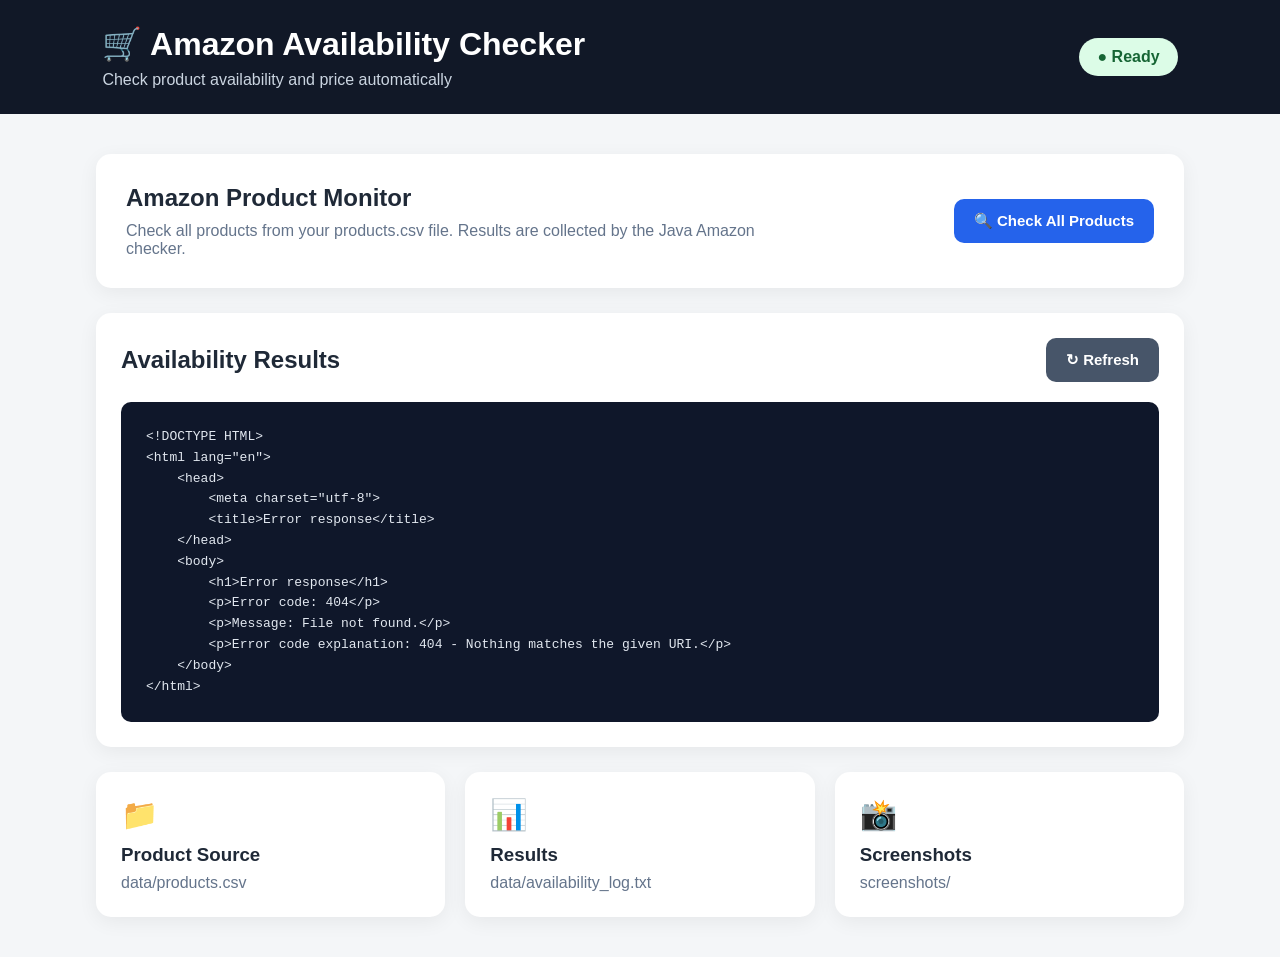
==== src/main/resources/static/index.html @ 1fb764e9 "Add working Java Amazon availability checker" ====
<!DOCTYPE html>
<html lang="en">

<head>
    <meta charset="UTF-8">
    <meta name="viewport" content="width=device-width, initial-scale=1.0">

    <title>Amazon Availability Checker</title>

    <link rel="stylesheet" href="style.css">
</head>

<body>

<header class="header">

    <div>
        <h1>🛒 Amazon Availability Checker</h1>
        <p>Check product availability and price automatically</p>
    </div>

    <div id="status" class="status ready">
        ● Ready
    </div>

</header>


<main class="container">

    <section class="hero">

        <div>
            <h2>Amazon Product Monitor</h2>

            <p>
                Check all products from your products.csv file.
                Results are collected by the Java Amazon checker.
            </p>
        </div>

        <button id="checkButton">
            🔍 Check All Products
        </button>

    </section>


    <section class="card">

        <div class="card-header">

            <h2>Availability Results</h2>

            <button id="refreshButton">
                ↻ Refresh
            </button>

        </div>

        <pre id="results">
No results loaded yet.

Click "Check All Products" to start checking Amazon.
        </pre>

    </section>


    <section class="info-grid">

        <div class="info-card">
            <span>📁</span>
            <h3>Product Source</h3>
            <p>data/products.csv</p>
        </div>

        <div class="info-card">
            <span>📊</span>
            <h3>Results</h3>
            <p>data/availability_log.txt</p>
        </div>

        <div class="info-card">
            <span>📸</span>
            <h3>Screenshots</h3>
            <p>screenshots/</p>
        </div>

    </section>

</main>

<script src="app.js"></script>

</body>
</html>
---- src/main/resources/static/style.css ----
* {
    box-sizing: border-box;
    margin: 0;
    padding: 0;
}

body {
    font-family: Arial, sans-serif;
    background: #f4f6f8;
    color: #1f2937;
}

.header {
    background: #111827;
    color: white;

    padding: 25px 8%;

    display: flex;
    justify-content: space-between;
    align-items: center;
}

.header h1 {
    margin-bottom: 8px;
}

.header p {
    color: #cbd5e1;
}

.status {
    padding: 10px 18px;
    border-radius: 30px;
    font-weight: bold;
}

.status.ready {
    background: #dcfce7;
    color: #166534;
}

.status.checking {
    background: #fef3c7;
    color: #92400e;
}

.container {
    width: 85%;
    max-width: 1200px;
    margin: 40px auto;
}

.hero {
    background: white;
    border-radius: 15px;
    padding: 30px;

    display: flex;
    justify-content: space-between;
    align-items: center;

    box-shadow: 0 5px 20px rgba(0,0,0,0.06);

    margin-bottom: 25px;
}

.hero h2 {
    margin-bottom: 10px;
}

.hero p {
    color: #64748b;
    max-width: 650px;
}

button {
    border: none;
    border-radius: 10px;
    padding: 13px 20px;

    background: #2563eb;
    color: white;

    font-size: 15px;
    font-weight: bold;

    cursor: pointer;
}

button:hover {
    background: #1d4ed8;
}

button:disabled {
    background: #94a3b8;
    cursor: not-allowed;
}

.card {
    background: white;
    border-radius: 15px;
    padding: 25px;

    box-shadow: 0 5px 20px rgba(0,0,0,0.06);
}

.card-header {
    display: flex;
    justify-content: space-between;
    align-items: center;

    margin-bottom: 20px;
}

.card-header button {
    background: #475569;
}

pre {
    background: #0f172a;
    color: #e2e8f0;

    padding: 25px;

    border-radius: 10px;

    min-height: 300px;

    white-space: pre-wrap;
    overflow-x: auto;

    line-height: 1.6;
}

.info-grid {
    display: grid;
    grid-template-columns: repeat(3, 1fr);

    gap: 20px;

    margin-top: 25px;
}

.info-card {
    background: white;

    padding: 25px;

    border-radius: 15px;

    box-shadow: 0 5px 20px rgba(0,0,0,0.06);
}

.info-card span {
    font-size: 30px;
}

.info-card h3 {
    margin: 12px 0 8px;
}

.info-card p {
    color: #64748b;
}

@media (max-width: 800px) {

    .header {
        flex-direction: column;
        align-items: flex-start;
        gap: 20px;
    }

    .hero {
        flex-direction: column;
        align-items: flex-start;
        gap: 20px;
    }

    .info-grid {
        grid-template-columns: 1fr;
    }

}
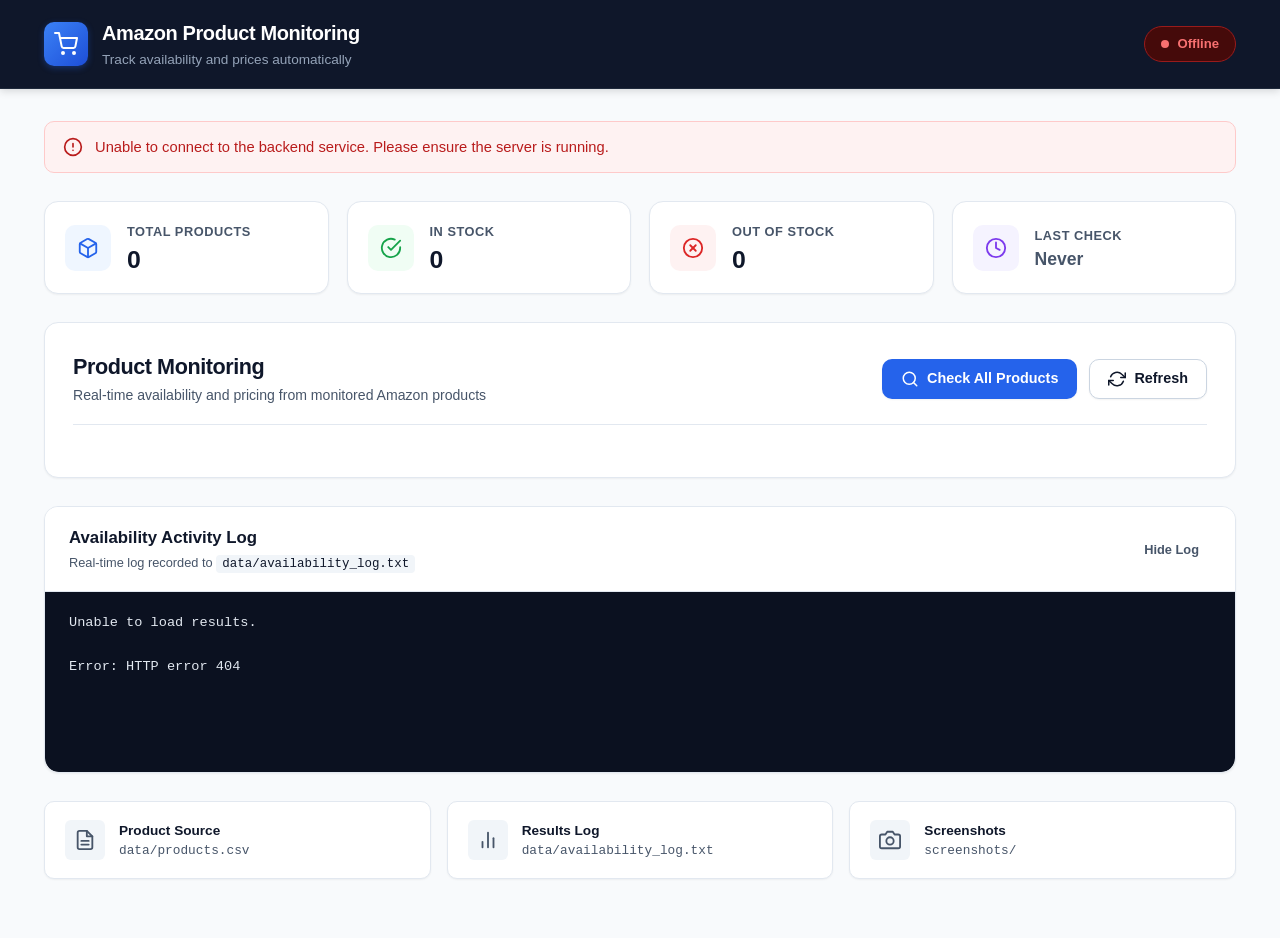
==== commit 37a614af: "Add working Java Amazon availability checker" ====
--- a/src/main/resources/static/index.html
+++ b/src/main/resources/static/index.html
@@ -4,89 +4,223 @@
 <head>
     <meta charset="UTF-8">
     <meta name="viewport" content="width=device-width, initial-scale=1.0">
-
-    <title>Amazon Availability Checker</title>
-
+    <title>Amazon Product Monitoring</title>
     <link rel="stylesheet" href="style.css">
 </head>
 
 <body>
 
-<header class="header">
-
-    <div>
-        <h1>🛒 Amazon Availability Checker</h1>
-        <p>Check product availability and price automatically</p>
+<header class="navbar">
+    <div class="header-container">
+        <div class="brand">
+            <div class="brand-icon">
+                <svg width="24" height="24" viewBox="0 0 24 24" fill="none" stroke="currentColor" stroke-width="2" stroke-linecap="round" stroke-linejoin="round">
+                    <circle cx="9" cy="21" r="1"></circle>
+                    <circle cx="20" cy="21" r="1"></circle>
+                    <path d="M1 1h4l2.68 13.39a2 2 0 0 0 2 1.61h9.72a2 2 0 0 0 2-1.61L23 6H6"></path>
+                </svg>
+            </div>
+            <div>
+                <h1 class="brand-title">Amazon Product Monitoring</h1>
+                <p class="brand-subtitle">Track availability and prices automatically</p>
+            </div>
+        </div>
+
+        <div id="status" class="status ready">
+            <span class="status-indicator"></span>
+            <span id="statusText">Ready</span>
+        </div>
     </div>
-
-    <div id="status" class="status ready">
-        ● Ready
+</header>
+
+<main class="container">
+
+    <!-- Error Banner -->
+    <div id="errorBanner" class="alert alert-danger hidden">
+        <svg width="20" height="20" viewBox="0 0 24 24" fill="none" stroke="currentColor" stroke-width="2" stroke-linecap="round" stroke-linejoin="round">
+            <circle cx="12" cy="12" r="10"></circle>
+            <line x1="12" y1="8" x2="12" y2="12"></line>
+            <line x1="12" y1="16" x2="12.01" y2="16"></line>
+        </svg>
+        <span id="errorMessage">Unable to connect to the backend service. Please ensure the server is running.</span>
     </div>
 
-</header>
-
-
-<main class="container">
-
-    <section class="hero">
-
-        <div>
-            <h2>Amazon Product Monitor</h2>
-
-            <p>
-                Check all products from your products.csv file.
-                Results are collected by the Java Amazon checker.
-            </p>
-        </div>
-
-        <button id="checkButton">
-            🔍 Check All Products
-        </button>
-
-    </section>
-
-
-    <section class="card">
-
+    <!-- Summary KPI Cards -->
+    <section class="summary-grid" aria-label="Summary Statistics">
+        <div class="stat-card">
+            <div class="stat-icon stat-icon-blue">
+                <svg width="22" height="22" viewBox="0 0 24 24" fill="none" stroke="currentColor" stroke-width="2" stroke-linecap="round" stroke-linejoin="round">
+                    <path d="M21 16V8a2 2 0 0 0-1-1.73l-7-4a2 2 0 0 0-2 0l-7 4A2 2 0 0 0 3 8v8a2 2 0 0 0 1 1.73l7 4a2 2 0 0 0 2 0l7-4A2 2 0 0 0 21 16z"></path>
+                    <polyline points="3.27 6.96 12 12.01 20.73 6.96"></polyline>
+                    <line x1="12" y1="22.08" x2="12" y2="12"></line>
+                </svg>
+            </div>
+            <div class="stat-content">
+                <span class="stat-label">Total Products</span>
+                <span id="statTotal" class="stat-value">0</span>
+            </div>
+        </div>
+
+        <div class="stat-card">
+            <div class="stat-icon stat-icon-green">
+                <svg width="22" height="22" viewBox="0 0 24 24" fill="none" stroke="currentColor" stroke-width="2" stroke-linecap="round" stroke-linejoin="round">
+                    <path d="M22 11.08V12a10 10 0 1 1-5.93-9.14"></path>
+                    <polyline points="22 4 12 14.01 9 11.01"></polyline>
+                </svg>
+            </div>
+            <div class="stat-content">
+                <span class="stat-label">In Stock</span>
+                <span id="statInStock" class="stat-value">0</span>
+            </div>
+        </div>
+
+        <div class="stat-card">
+            <div class="stat-icon stat-icon-red">
+                <svg width="22" height="22" viewBox="0 0 24 24" fill="none" stroke="currentColor" stroke-width="2" stroke-linecap="round" stroke-linejoin="round">
+                    <circle cx="12" cy="12" r="10"></circle>
+                    <line x1="15" y1="9" x2="9" y2="15"></line>
+                    <line x1="9" y1="9" x2="15" y2="15"></line>
+                </svg>
+            </div>
+            <div class="stat-content">
+                <span class="stat-label">Out of Stock</span>
+                <span id="statOutOfStock" class="stat-value">0</span>
+            </div>
+        </div>
+
+        <div class="stat-card">
+            <div class="stat-icon stat-icon-purple">
+                <svg width="22" height="22" viewBox="0 0 24 24" fill="none" stroke="currentColor" stroke-width="2" stroke-linecap="round" stroke-linejoin="round">
+                    <circle cx="12" cy="12" r="10"></circle>
+                    <polyline points="12 6 12 12 16 14"></polyline>
+                </svg>
+            </div>
+            <div class="stat-content">
+                <span class="stat-label">Last Check</span>
+                <span id="statLastCheck" class="stat-value stat-value-time">Never</span>
+            </div>
+        </div>
+    </section>
+
+    <!-- Main Section -->
+    <section class="panel">
+        <div class="panel-header">
+            <div>
+                <h2 class="panel-title">Product Monitoring</h2>
+                <p class="panel-subtitle">Real-time availability and pricing from monitored Amazon products</p>
+            </div>
+
+            <div class="panel-actions">
+                <button id="checkButton" class="btn btn-primary">
+                    <svg class="btn-icon" width="18" height="18" viewBox="0 0 24 24" fill="none" stroke="currentColor" stroke-width="2" stroke-linecap="round" stroke-linejoin="round">
+                        <circle cx="11" cy="11" r="8"></circle>
+                        <line x1="21" y1="21" x2="16.65" y2="16.65"></line>
+                    </svg>
+                    <span id="checkButtonText">Check All Products</span>
+                </button>
+
+                <button id="refreshButton" class="btn btn-secondary" title="Reload latest data">
+                    <svg class="btn-icon" width="18" height="18" viewBox="0 0 24 24" fill="none" stroke="currentColor" stroke-width="2" stroke-linecap="round" stroke-linejoin="round">
+                        <polyline points="23 4 23 10 17 10"></polyline>
+                        <polyline points="1 20 1 14 7 14"></polyline>
+                        <path d="M3.51 9a9 9 0 0 1 14.85-3.36L23 10M1 14l4.64 4.36A9 9 0 0 0 20.49 15"></path>
+                    </svg>
+                    <span>Refresh</span>
+                </button>
+            </div>
+        </div>
+
+        <!-- In-Progress Checking Notice -->
+        <div id="checkingNotice" class="checking-banner hidden">
+            <div class="spinner"></div>
+            <div>
+                <strong>Checking Amazon products...</strong>
+                <p>Scraping availability and current prices from Amazon. This may take a few moments.</p>
+            </div>
+        </div>
+
+        <!-- Product Cards Grid -->
+        <div id="productGrid" class="product-grid">
+            <!-- Dynamically populated from real log data -->
+        </div>
+
+        <!-- Empty State -->
+        <div id="emptyState" class="empty-state hidden">
+            <div class="empty-state-icon">
+                <svg width="48" height="48" viewBox="0 0 24 24" fill="none" stroke="currentColor" stroke-width="1.5" stroke-linecap="round" stroke-linejoin="round">
+                    <path d="M6 2L3 6v14a2 2 0 0 0 2 2h14a2 2 0 0 0 2-2V6l-3-4z"></path>
+                    <line x1="3" y1="6" x2="21" y2="6"></line>
+                    <path d="M16 10a4 4 0 0 1-8 0"></path>
+                </svg>
+            </div>
+            <h3 class="empty-state-title">No availability results yet</h3>
+            <p class="empty-state-text">Run your first product check to inspect product availability and prices.</p>
+            <button class="btn btn-primary" onclick="document.getElementById('checkButton').click()">
+                Start First Check
+            </button>
+        </div>
+    </section>
+
+    <!-- Activity Log Section (Preserving existing log display) -->
+    <section class="card log-card">
         <div class="card-header">
-
-            <h2>Availability Results</h2>
-
-            <button id="refreshButton">
-                ↻ Refresh
-            </button>
-
-        </div>
-
-        <pre id="results">
-No results loaded yet.
-
-Click "Check All Products" to start checking Amazon.
-        </pre>
-
-    </section>
-
-
+            <div>
+                <h3 class="card-title">Availability Activity Log</h3>
+                <p class="card-subtitle">Real-time log recorded to <code>data/availability_log.txt</code></p>
+            </div>
+            <button id="toggleLogButton" class="btn btn-ghost btn-sm">Hide Log</button>
+        </div>
+
+        <div id="logContainer">
+            <pre id="results">No results loaded yet.
+
+Click "Check All Products" to start checking Amazon.</pre>
+        </div>
+    </section>
+
+    <!-- Info Grid -->
     <section class="info-grid">
-
         <div class="info-card">
-            <span>📁</span>
-            <h3>Product Source</h3>
-            <p>data/products.csv</p>
+            <div class="info-icon">
+                <svg width="22" height="22" viewBox="0 0 24 24" fill="none" stroke="currentColor" stroke-width="2" stroke-linecap="round" stroke-linejoin="round">
+                    <path d="M14 2H6a2 2 0 0 0-2 2v16a2 2 0 0 0 2 2h12a2 2 0 0 0 2-2V8z"></path>
+                    <polyline points="14 2 14 8 20 8"></polyline>
+                    <line x1="16" y1="13" x2="8" y2="13"></line>
+                    <line x1="16" y1="17" x2="8" y2="17"></line>
+                </svg>
+            </div>
+            <div class="info-text">
+                <h4>Product Source</h4>
+                <p>data/products.csv</p>
+            </div>
         </div>
 
         <div class="info-card">
-            <span>📊</span>
-            <h3>Results</h3>
-            <p>data/availability_log.txt</p>
+            <div class="info-icon">
+                <svg width="22" height="22" viewBox="0 0 24 24" fill="none" stroke="currentColor" stroke-width="2" stroke-linecap="round" stroke-linejoin="round">
+                    <line x1="18" y1="20" x2="18" y2="10"></line>
+                    <line x1="12" y1="20" x2="12" y2="4"></line>
+                    <line x1="6" y1="20" x2="6" y2="14"></line>
+                </svg>
+            </div>
+            <div class="info-text">
+                <h4>Results Log</h4>
+                <p>data/availability_log.txt</p>
+            </div>
         </div>
 
         <div class="info-card">
-            <span>📸</span>
-            <h3>Screenshots</h3>
-            <p>screenshots/</p>
-        </div>
-
+            <div class="info-icon">
+                <svg width="22" height="22" viewBox="0 0 24 24" fill="none" stroke="currentColor" stroke-width="2" stroke-linecap="round" stroke-linejoin="round">
+                    <path d="M23 19a2 2 0 0 1-2 2H3a2 2 0 0 1-2-2V8a2 2 0 0 1 2-2h4l2-3h6l2 3h4a2 2 0 0 1 2 2z"></path>
+                    <circle cx="12" cy="13" r="4"></circle>
+                </svg>
+            </div>
+            <div class="info-text">
+                <h4>Screenshots</h4>
+                <p>screenshots/</p>
+            </div>
+        </div>
     </section>
 
 </main>
--- a/src/main/resources/static/style.css
+++ b/src/main/resources/static/style.css
@@ -1,3 +1,51 @@
+/* ==========================================================================
+   Amazon Product Monitoring Dashboard - Modern Professional Stylesheet
+   ========================================================================== */
+
+:root {
+    --bg-main: #f8fafc;
+    --bg-card: #ffffff;
+    --bg-subtle: #f1f5f9;
+    --text-primary: #0f172a;
+    --text-secondary: #475569;
+    --text-muted: #94a3b8;
+    --border-color: #e2e8f0;
+    --border-subtle: #cbd5e1;
+
+    --primary: #2563eb;
+    --primary-hover: #1d4ed8;
+    --primary-active: #1e40af;
+    --primary-light: #eff6ff;
+
+    --success: #16a34a;
+    --success-bg: #f0fdf4;
+    --success-border: #bbf7d0;
+    --success-text: #15803d;
+
+    --danger: #dc2626;
+    --danger-bg: #fef2f2;
+    --danger-border: #fecaca;
+    --danger-text: #b91c1c;
+
+    --warning: #d97706;
+    --warning-bg: #fffbeb;
+    --warning-border: #fde68a;
+    --warning-text: #b45309;
+
+    --neutral-ready: #0284c7;
+    --neutral-ready-bg: #f0f9ff;
+    --neutral-ready-border: #bae6fd;
+    --neutral-ready-text: #0369a1;
+
+    --shadow-sm: 0 1px 2px 0 rgba(0, 0, 0, 0.05);
+    --shadow-md: 0 4px 6px -1px rgba(0, 0, 0, 0.08), 0 2px 4px -2px rgba(0, 0, 0, 0.06);
+    --shadow-lg: 0 10px 15px -3px rgba(0, 0, 0, 0.08), 0 4px 6px -4px rgba(0, 0, 0, 0.04);
+    --radius-sm: 6px;
+    --radius-md: 10px;
+    --radius-lg: 14px;
+    --radius-full: 9999px;
+}
+
 * {
     box-sizing: border-box;
     margin: 0;
@@ -5,181 +53,802 @@
 }
 
 body {
-    font-family: Arial, sans-serif;
-    background: #f4f6f8;
-    color: #1f2937;
-}
-
-.header {
-    background: #111827;
-    color: white;
-
-    padding: 25px 8%;
-
+    font-family: -apple-system, BlinkMacSystemFont, "Segoe UI", Roboto, Helvetica, Arial, sans-serif;
+    background-color: var(--bg-main);
+    color: var(--text-primary);
+    line-height: 1.5;
+    -webkit-font-smoothing: antialiased;
+}
+
+/* ==========================================================================
+   Header / Navbar
+   ========================================================================== */
+
+.navbar {
+    background-color: #0f172a;
+    color: #ffffff;
+    border-bottom: 1px solid #1e293b;
+    position: sticky;
+    top: 0;
+    z-index: 50;
+    box-shadow: 0 2px 8px rgba(0, 0, 0, 0.15);
+}
+
+.header-container {
+    max-width: 1240px;
+    margin: 0 auto;
+    padding: 18px 24px;
     display: flex;
     justify-content: space-between;
     align-items: center;
-}
-
-.header h1 {
-    margin-bottom: 8px;
-}
-
-.header p {
-    color: #cbd5e1;
-}
-
+    gap: 16px;
+}
+
+.brand {
+    display: flex;
+    align-items: center;
+    gap: 14px;
+}
+
+.brand-icon {
+    width: 44px;
+    height: 44px;
+    background: linear-gradient(135deg, #3b82f6, #1d4ed8);
+    border-radius: var(--radius-md);
+    display: flex;
+    align-items: center;
+    justify-content: center;
+    color: #ffffff;
+    box-shadow: 0 2px 6px rgba(37, 99, 235, 0.35);
+}
+
+.brand-title {
+    font-size: 1.25rem;
+    font-weight: 700;
+    letter-spacing: -0.02em;
+    color: #ffffff;
+}
+
+.brand-subtitle {
+    font-size: 0.85rem;
+    color: #94a3b8;
+    margin-top: 2px;
+}
+
+/* Status Indicator */
 .status {
+    display: inline-flex;
+    align-items: center;
+    gap: 8px;
+    padding: 7px 16px;
+    border-radius: var(--radius-full);
+    font-size: 0.82rem;
+    font-weight: 600;
+    transition: all 0.2s ease;
+}
+
+.status-indicator {
+    width: 8px;
+    height: 8px;
+    border-radius: 50%;
+    background-color: currentColor;
+}
+
+.status.ready {
+    background-color: #052e16;
+    color: #4ade80;
+    border: 1px solid #166534;
+}
+
+.status.ready .status-indicator {
+    box-shadow: 0 0 6px #4ade80;
+}
+
+.status.checking {
+    background-color: #451a03;
+    color: #fbbf24;
+    border: 1px solid #b45309;
+}
+
+.status.checking .status-indicator {
+    animation: pulse 1.5s infinite;
+}
+
+.status.error {
+    background-color: #450a0a;
+    color: #f87171;
+    border: 1px solid #991b1b;
+}
+
+@keyframes pulse {
+    0% { transform: scale(0.95); opacity: 0.6; }
+    50% { transform: scale(1.25); opacity: 1; }
+    100% { transform: scale(0.95); opacity: 0.6; }
+}
+
+/* ==========================================================================
+   Main Container
+   ========================================================================== */
+
+.container {
+    max-width: 1240px;
+    margin: 32px auto 60px;
+    padding: 0 24px;
+    display: flex;
+    flex-direction: column;
+    gap: 28px;
+}
+
+/* ==========================================================================
+   Alerts & Notifications
+   ========================================================================== */
+
+.alert {
+    padding: 14px 18px;
+    border-radius: var(--radius-md);
+    display: flex;
+    align-items: center;
+    gap: 12px;
+    font-size: 0.92rem;
+    font-weight: 500;
+}
+
+.alert-danger {
+    background-color: var(--danger-bg);
+    color: var(--danger-text);
+    border: 1px solid var(--danger-border);
+}
+
+.hidden {
+    display: none !important;
+}
+
+/* Checking progress banner */
+.checking-banner {
+    display: flex;
+    align-items: center;
+    gap: 16px;
+    background-color: var(--warning-bg);
+    border: 1px solid var(--warning-border);
+    color: var(--warning-text);
+    padding: 16px 20px;
+    border-radius: var(--radius-md);
+    margin-bottom: 24px;
+}
+
+.checking-banner strong {
+    display: block;
+    font-size: 0.95rem;
+    margin-bottom: 2px;
+}
+
+.checking-banner p {
+    font-size: 0.85rem;
+    color: #78350f;
+}
+
+.spinner {
+    width: 22px;
+    height: 22px;
+    border: 3px solid rgba(217, 119, 6, 0.25);
+    border-top-color: var(--warning-text);
+    border-radius: 50%;
+    animation: spin 0.8s linear infinite;
+    flex-shrink: 0;
+}
+
+@keyframes spin {
+    to { transform: rotate(360deg); }
+}
+
+/* ==========================================================================
+   Summary KPI Grid
+   ========================================================================== */
+
+.summary-grid {
+    display: grid;
+    grid-template-columns: repeat(4, 1fr);
+    gap: 18px;
+}
+
+.stat-card {
+    background-color: var(--bg-card);
+    border: 1px solid var(--border-color);
+    border-radius: var(--radius-lg);
+    padding: 20px;
+    display: flex;
+    align-items: center;
+    gap: 16px;
+    box-shadow: var(--shadow-sm);
+    transition: transform 0.2s ease, box-shadow 0.2s ease;
+}
+
+.stat-card:hover {
+    transform: translateY(-2px);
+    box-shadow: var(--shadow-md);
+}
+
+.stat-icon {
+    width: 46px;
+    height: 46px;
+    border-radius: var(--radius-md);
+    display: flex;
+    align-items: center;
+    justify-content: center;
+    flex-shrink: 0;
+}
+
+.stat-icon-blue {
+    background-color: #eff6ff;
+    color: #2563eb;
+}
+
+.stat-icon-green {
+    background-color: #f0fdf4;
+    color: #16a34a;
+}
+
+.stat-icon-red {
+    background-color: #fef2f2;
+    color: #dc2626;
+}
+
+.stat-icon-purple {
+    background-color: #f5f3ff;
+    color: #7c3aed;
+}
+
+.stat-content {
+    display: flex;
+    flex-direction: column;
+}
+
+.stat-label {
+    font-size: 0.8rem;
+    font-weight: 600;
+    text-transform: uppercase;
+    letter-spacing: 0.04em;
+    color: var(--text-secondary);
+    margin-bottom: 4px;
+}
+
+.stat-value {
+    font-size: 1.55rem;
+    font-weight: 700;
+    color: var(--text-primary);
+    line-height: 1.1;
+}
+
+.stat-value-time {
+    font-size: 1.1rem;
+    font-weight: 600;
+    color: var(--text-secondary);
+}
+
+/* ==========================================================================
+   Monitoring Main Panel
+   ========================================================================== */
+
+.panel {
+    background-color: var(--bg-card);
+    border: 1px solid var(--border-color);
+    border-radius: var(--radius-lg);
+    padding: 28px;
+    box-shadow: var(--shadow-sm);
+}
+
+.panel-header {
+    display: flex;
+    justify-content: space-between;
+    align-items: center;
+    flex-wrap: wrap;
+    gap: 16px;
+    margin-bottom: 24px;
+    padding-bottom: 18px;
+    border-bottom: 1px solid var(--border-color);
+}
+
+.panel-title {
+    font-size: 1.35rem;
+    font-weight: 700;
+    letter-spacing: -0.02em;
+    color: var(--text-primary);
+}
+
+.panel-subtitle {
+    font-size: 0.88rem;
+    color: var(--text-secondary);
+    margin-top: 2px;
+}
+
+.panel-actions {
+    display: flex;
+    align-items: center;
+    gap: 12px;
+}
+
+/* ==========================================================================
+   Buttons
+   ========================================================================== */
+
+.btn {
+    display: inline-flex;
+    align-items: center;
+    justify-content: center;
+    gap: 8px;
     padding: 10px 18px;
-    border-radius: 30px;
-    font-weight: bold;
-}
-
-.status.ready {
-    background: #dcfce7;
-    color: #166534;
-}
-
-.status.checking {
-    background: #fef3c7;
-    color: #92400e;
-}
-
-.container {
-    width: 85%;
-    max-width: 1200px;
-    margin: 40px auto;
-}
-
-.hero {
-    background: white;
-    border-radius: 15px;
-    padding: 30px;
-
+    border-radius: var(--radius-md);
+    font-size: 0.9rem;
+    font-weight: 600;
+    cursor: pointer;
+    border: 1px solid transparent;
+    transition: all 0.2s ease;
+    text-decoration: none;
+    line-height: 1.2;
+}
+
+.btn-icon {
+    flex-shrink: 0;
+}
+
+.btn-primary {
+    background-color: var(--primary);
+    color: #ffffff;
+    box-shadow: var(--shadow-sm);
+}
+
+.btn-primary:hover:not(:disabled) {
+    background-color: var(--primary-hover);
+    box-shadow: 0 4px 10px rgba(37, 99, 235, 0.25);
+    transform: translateY(-1px);
+}
+
+.btn-primary:active:not(:disabled) {
+    background-color: var(--primary-active);
+    transform: translateY(0);
+}
+
+.btn-primary:disabled {
+    background-color: #94a3b8;
+    cursor: not-allowed;
+    box-shadow: none;
+    opacity: 0.8;
+}
+
+.btn-secondary {
+    background-color: #ffffff;
+    color: var(--text-primary);
+    border-color: var(--border-subtle);
+    box-shadow: var(--shadow-sm);
+}
+
+.btn-secondary:hover:not(:disabled) {
+    background-color: var(--bg-subtle);
+    border-color: #94a3b8;
+}
+
+.btn-ghost {
+    background-color: transparent;
+    color: var(--text-secondary);
+    border: none;
+}
+
+.btn-ghost:hover {
+    background-color: var(--bg-subtle);
+    color: var(--text-primary);
+}
+
+.btn-sm {
+    padding: 6px 12px;
+    font-size: 0.8rem;
+}
+
+.btn-outline {
+    background-color: #ffffff;
+    color: var(--primary);
+    border: 1px solid #bfdbfe;
+}
+
+.btn-outline:hover {
+    background-color: var(--primary-light);
+    border-color: var(--primary);
+}
+
+/* ==========================================================================
+   Product Grid & Product Cards
+   ========================================================================== */
+
+.product-grid {
+    display: grid;
+    grid-template-columns: repeat(auto-fill, minmax(330px, 1fr));
+    gap: 20px;
+}
+
+.product-card {
+    background-color: #ffffff;
+    border: 1px solid var(--border-color);
+    border-radius: var(--radius-lg);
+    overflow: hidden;
+    display: flex;
+    flex-direction: column;
+    box-shadow: var(--shadow-sm);
+    transition: transform 0.2s ease, box-shadow 0.2s ease, border-color 0.2s ease;
+}
+
+.product-card:hover {
+    transform: translateY(-3px);
+    box-shadow: var(--shadow-lg);
+    border-color: #cbd5e1;
+}
+
+/* Product Image Area */
+.product-card-media {
+    position: relative;
+    background: linear-gradient(180deg, #f8fafc 0%, #f1f5f9 100%);
+    height: 160px;
+    display: flex;
+    align-items: center;
+    justify-content: center;
+    border-bottom: 1px solid var(--border-color);
+    overflow: hidden;
+}
+
+.product-card-media .media-placeholder {
+    color: #94a3b8;
+    display: flex;
+    flex-direction: column;
+    align-items: center;
+    gap: 6px;
+    font-size: 0.8rem;
+    font-weight: 500;
+}
+
+.product-card-media img {
+    width: 100%;
+    height: 100%;
+    object-fit: contain;
+    padding: 12px;
+}
+
+.media-badge {
+    position: absolute;
+    top: 12px;
+    right: 12px;
+}
+
+/* Product Card Content */
+.product-card-body {
+    padding: 20px;
+    display: flex;
+    flex-direction: column;
+    flex: 1;
+    gap: 14px;
+}
+
+.product-card-header {
+    display: flex;
+    flex-direction: column;
+    gap: 8px;
+}
+
+.product-title {
+    font-size: 1.05rem;
+    font-weight: 600;
+    color: var(--text-primary);
+    line-height: 1.35;
+    word-break: break-word;
+    display: -webkit-box;
+    -webkit-line-clamp: 2;
+    -webkit-box-orient: vertical;
+    overflow: hidden;
+    text-overflow: ellipsis;
+}
+
+/* Badges */
+.badge {
+    display: inline-flex;
+    align-items: center;
+    gap: 6px;
+    padding: 4px 10px;
+    border-radius: var(--radius-full);
+    font-size: 0.75rem;
+    font-weight: 700;
+    letter-spacing: 0.02em;
+    text-transform: uppercase;
+    width: fit-content;
+}
+
+.badge-instock {
+    background-color: var(--success-bg);
+    color: var(--success-text);
+    border: 1px solid var(--success-border);
+}
+
+.badge-outofstock {
+    background-color: var(--danger-bg);
+    color: var(--danger-text);
+    border: 1px solid var(--danger-border);
+}
+
+.badge-unavailable {
+    background-color: #fef2f2;
+    color: #991b1b;
+    border: 1px solid #fecaca;
+}
+
+.badge-checking {
+    background-color: var(--warning-bg);
+    color: var(--warning-text);
+    border: 1px solid var(--warning-border);
+}
+
+.badge-ready {
+    background-color: var(--neutral-ready-bg);
+    color: var(--neutral-ready-text);
+    border: 1px solid var(--neutral-ready-border);
+}
+
+/* Metrics Row (Price + Last Checked) */
+.product-metrics {
     display: flex;
     justify-content: space-between;
-    align-items: center;
-
-    box-shadow: 0 5px 20px rgba(0,0,0,0.06);
-
-    margin-bottom: 25px;
-}
-
-.hero h2 {
-    margin-bottom: 10px;
-}
-
-.hero p {
-    color: #64748b;
-    max-width: 650px;
-}
-
-button {
-    border: none;
-    border-radius: 10px;
-    padding: 13px 20px;
-
-    background: #2563eb;
-    color: white;
-
-    font-size: 15px;
-    font-weight: bold;
-
-    cursor: pointer;
-}
-
-button:hover {
-    background: #1d4ed8;
-}
-
-button:disabled {
-    background: #94a3b8;
-    cursor: not-allowed;
-}
+    align-items: flex-end;
+    padding: 12px 14px;
+    background-color: var(--bg-subtle);
+    border-radius: var(--radius-md);
+    margin-top: auto;
+}
+
+.metric-group {
+    display: flex;
+    flex-direction: column;
+}
+
+.metric-label {
+    font-size: 0.72rem;
+    font-weight: 600;
+    text-transform: uppercase;
+    color: var(--text-muted);
+    letter-spacing: 0.03em;
+}
+
+.price-value {
+    font-size: 1.3rem;
+    font-weight: 800;
+    color: #0f172a;
+    line-height: 1.1;
+}
+
+.time-value {
+    font-size: 0.8rem;
+    font-weight: 500;
+    color: var(--text-secondary);
+    text-align: right;
+}
+
+/* Card Actions */
+.product-card-footer {
+    display: flex;
+    gap: 8px;
+    margin-top: 4px;
+}
+
+.product-card-footer .btn {
+    flex: 1;
+}
+
+/* ==========================================================================
+   Empty State
+   ========================================================================== */
+
+.empty-state {
+    padding: 56px 24px;
+    text-align: center;
+    display: flex;
+    flex-direction: column;
+    align-items: center;
+    justify-content: center;
+}
+
+.empty-state-icon {
+    width: 72px;
+    height: 72px;
+    border-radius: 50%;
+    background-color: var(--bg-subtle);
+    color: var(--text-muted);
+    display: flex;
+    align-items: center;
+    justify-content: center;
+    margin-bottom: 16px;
+}
+
+.empty-state-title {
+    font-size: 1.15rem;
+    font-weight: 700;
+    color: var(--text-primary);
+    margin-bottom: 6px;
+}
+
+.empty-state-text {
+    font-size: 0.9rem;
+    color: var(--text-secondary);
+    max-width: 420px;
+    margin-bottom: 20px;
+}
+
+/* ==========================================================================
+   Log Card (Preserved Activity Log)
+   ========================================================================== */
 
 .card {
-    background: white;
-    border-radius: 15px;
-    padding: 25px;
-
-    box-shadow: 0 5px 20px rgba(0,0,0,0.06);
+    background-color: var(--bg-card);
+    border: 1px solid var(--border-color);
+    border-radius: var(--radius-lg);
+    box-shadow: var(--shadow-sm);
+    overflow: hidden;
 }
 
 .card-header {
+    padding: 18px 24px;
     display: flex;
     justify-content: space-between;
     align-items: center;
-
-    margin-bottom: 20px;
-}
-
-.card-header button {
+    border-bottom: 1px solid var(--border-color);
+    background-color: #ffffff;
+}
+
+.card-title {
+    font-size: 1.05rem;
+    font-weight: 700;
+    color: var(--text-primary);
+}
+
+.card-subtitle {
+    font-size: 0.8rem;
+    color: var(--text-secondary);
+    margin-top: 2px;
+}
+
+.card-subtitle code {
+    background-color: var(--bg-subtle);
+    padding: 2px 6px;
+    border-radius: 4px;
+    font-size: 0.78rem;
+    color: #0f172a;
+}
+
+pre#results {
+    background-color: #0b1120;
+    color: #e2e8f0;
+    font-family: ui-monospace, SFMono-Regular, Menlo, Monaco, Consolas, "Liberation Mono", "Courier New", monospace;
+    font-size: 0.85rem;
+    padding: 20px 24px;
+    min-height: 180px;
+    max-height: 380px;
+    white-space: pre-wrap;
+    overflow-y: auto;
+    line-height: 1.6;
+    border-bottom-left-radius: var(--radius-lg);
+    border-bottom-right-radius: var(--radius-lg);
+}
+
+/* Custom scrollbar for log viewer */
+pre#results::-webkit-scrollbar {
+    width: 8px;
+    height: 8px;
+}
+pre#results::-webkit-scrollbar-track {
+    background: #0f172a;
+}
+pre#results::-webkit-scrollbar-thumb {
+    background: #334155;
+    border-radius: 4px;
+}
+pre#results::-webkit-scrollbar-thumb:hover {
     background: #475569;
 }
 
-pre {
-    background: #0f172a;
-    color: #e2e8f0;
-
-    padding: 25px;
-
-    border-radius: 10px;
-
-    min-height: 300px;
-
-    white-space: pre-wrap;
-    overflow-x: auto;
-
-    line-height: 1.6;
-}
+/* ==========================================================================
+   Info Grid (System Info Footnotes)
+   ========================================================================== */
 
 .info-grid {
     display: grid;
     grid-template-columns: repeat(3, 1fr);
-
-    gap: 20px;
-
-    margin-top: 25px;
+    gap: 16px;
 }
 
 .info-card {
-    background: white;
-
-    padding: 25px;
-
-    border-radius: 15px;
-
-    box-shadow: 0 5px 20px rgba(0,0,0,0.06);
-}
-
-.info-card span {
-    font-size: 30px;
-}
-
-.info-card h3 {
-    margin: 12px 0 8px;
-}
-
-.info-card p {
-    color: #64748b;
-}
-
-@media (max-width: 800px) {
-
-    .header {
+    background-color: var(--bg-card);
+    border: 1px solid var(--border-color);
+    border-radius: var(--radius-md);
+    padding: 18px 20px;
+    display: flex;
+    align-items: center;
+    gap: 14px;
+    box-shadow: var(--shadow-sm);
+}
+
+.info-icon {
+    width: 40px;
+    height: 40px;
+    background-color: var(--bg-subtle);
+    border-radius: var(--radius-sm);
+    display: flex;
+    align-items: center;
+    justify-content: center;
+    color: var(--text-secondary);
+    flex-shrink: 0;
+}
+
+.info-text h4 {
+    font-size: 0.85rem;
+    font-weight: 600;
+    color: var(--text-primary);
+}
+
+.info-text p {
+    font-size: 0.8rem;
+    color: var(--text-secondary);
+    font-family: ui-monospace, SFMono-Regular, Menlo, Monaco, Consolas, monospace;
+}
+
+/* ==========================================================================
+   Responsive Breakpoints
+   ========================================================================== */
+
+@media (max-width: 1024px) {
+    .summary-grid {
+        grid-template-columns: repeat(2, 1fr);
+    }
+}
+
+@media (max-width: 768px) {
+    .header-container {
         flex-direction: column;
         align-items: flex-start;
-        gap: 20px;
-    }
-
-    .hero {
+    }
+
+    .status {
+        align-self: flex-start;
+    }
+
+    .panel {
+        padding: 20px;
+    }
+
+    .panel-header {
         flex-direction: column;
         align-items: flex-start;
-        gap: 20px;
+    }
+
+    .panel-actions {
+        width: 100%;
+    }
+
+    .panel-actions .btn {
+        flex: 1;
+    }
+
+    .product-grid {
+        grid-template-columns: 1fr;
     }
 
     .info-grid {
         grid-template-columns: 1fr;
     }
-
+}
+
+@media (max-width: 480px) {
+    .summary-grid {
+        grid-template-columns: 1fr;
+    }
+
+    .stat-card {
+        padding: 16px;
+    }
+
+    .panel {
+        padding: 16px;
+    }
 }
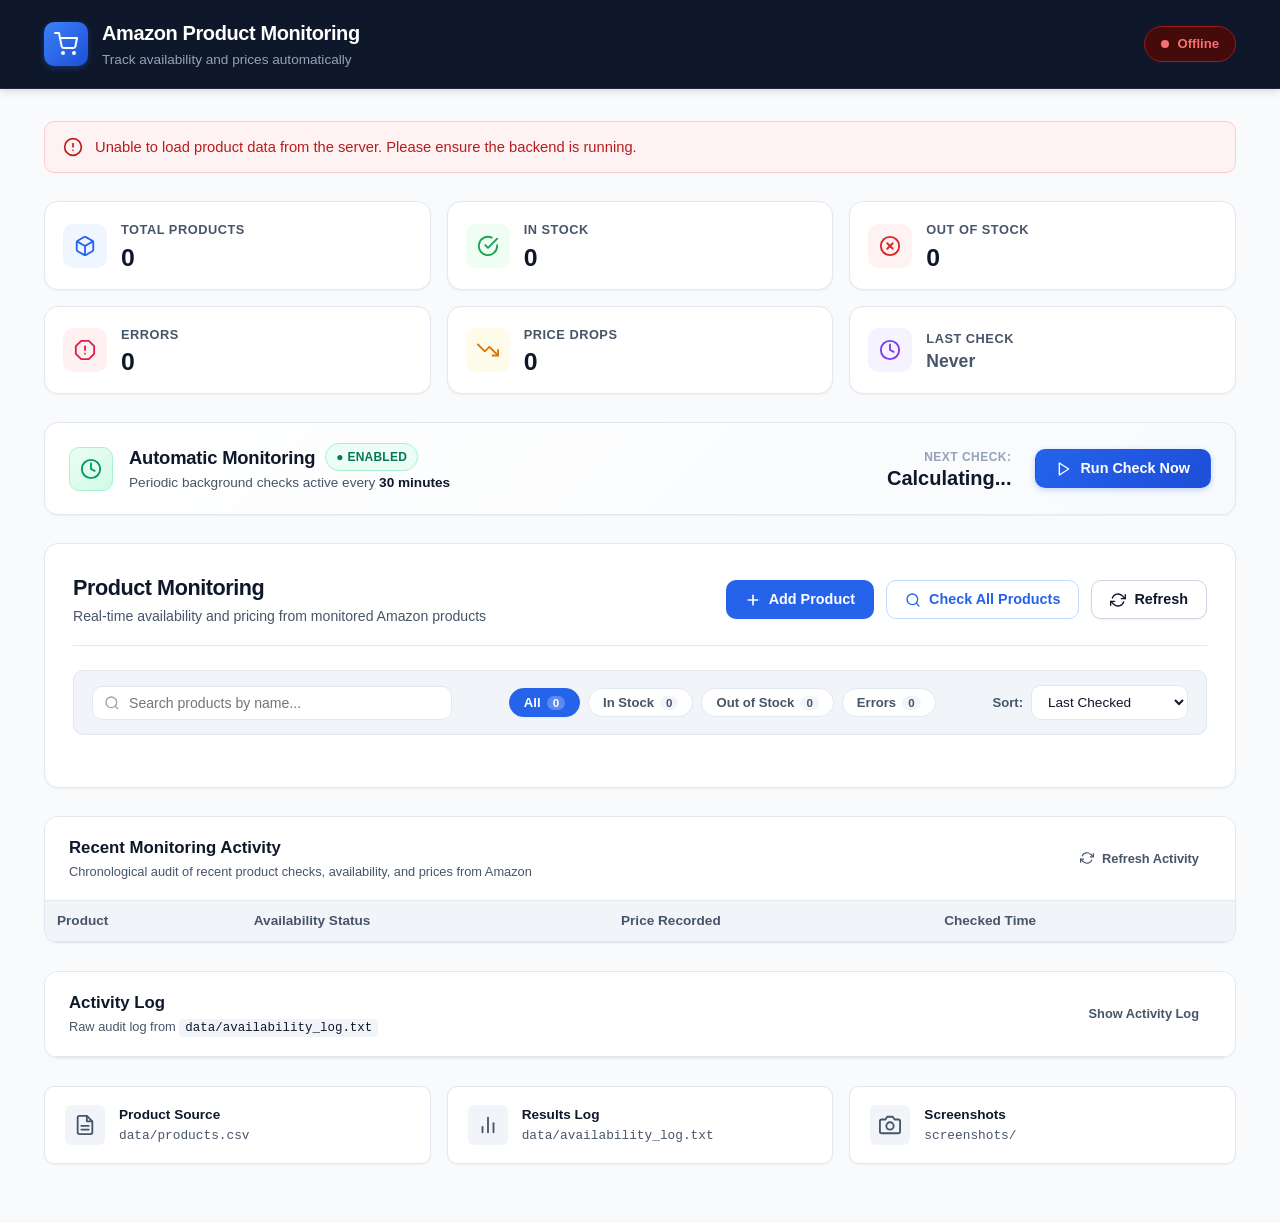
==== commit f7e725b4: "Add working Java Amazon availability checker" ====
--- a/src/main/resources/static/index.html
+++ b/src/main/resources/static/index.html
@@ -89,6 +89,33 @@
         </div>
 
         <div class="stat-card">
+            <div class="stat-icon stat-icon-rose">
+                <svg width="22" height="22" viewBox="0 0 24 24" fill="none" stroke="currentColor" stroke-width="2" stroke-linecap="round" stroke-linejoin="round">
+                    <polygon points="7.86 2 16.14 2 22 7.86 22 16.14 16.14 22 7.86 22 2 16.14 2 7.86 7.86 2"></polygon>
+                    <line x1="12" y1="8" x2="12" y2="12"></line>
+                    <line x1="12" y1="16" x2="12.01" y2="16"></line>
+                </svg>
+            </div>
+            <div class="stat-content">
+                <span class="stat-label">Errors</span>
+                <span id="statErrors" class="stat-value">0</span>
+            </div>
+        </div>
+
+        <div class="stat-card">
+            <div class="stat-icon stat-icon-amber">
+                <svg width="22" height="22" viewBox="0 0 24 24" fill="none" stroke="currentColor" stroke-width="2" stroke-linecap="round" stroke-linejoin="round">
+                    <polyline points="23 18 13.5 8.5 8.5 13.5 1 6"></polyline>
+                    <polyline points="17 18 23 18 23 12"></polyline>
+                </svg>
+            </div>
+            <div class="stat-content">
+                <span class="stat-label">Price Drops</span>
+                <span id="statPriceDrops" class="stat-value">0</span>
+            </div>
+        </div>
+
+        <div class="stat-card">
             <div class="stat-icon stat-icon-purple">
                 <svg width="22" height="22" viewBox="0 0 24 24" fill="none" stroke="currentColor" stroke-width="2" stroke-linecap="round" stroke-linejoin="round">
                     <circle cx="12" cy="12" r="10"></circle>
@@ -102,6 +129,45 @@
         </div>
     </section>
 
+    <!-- Automatic Monitoring Section -->
+    <section class="monitoring-panel" aria-label="Automatic Monitoring Status">
+        <div class="monitoring-content">
+            <div class="monitoring-info-block">
+                <div class="monitoring-icon-wrapper">
+                    <span class="monitoring-pulse-ring"></span>
+                    <svg width="22" height="22" viewBox="0 0 24 24" fill="none" stroke="currentColor" stroke-width="2" stroke-linecap="round" stroke-linejoin="round">
+                        <circle cx="12" cy="12" r="10"></circle>
+                        <polyline points="12 6 12 12 16 14"></polyline>
+                    </svg>
+                </div>
+                <div>
+                    <div class="monitoring-heading-row">
+                        <h3 class="monitoring-title">Automatic Monitoring</h3>
+                        <span id="autoMonitoringBadge" class="badge badge-auto-enabled">● Enabled</span>
+                    </div>
+                    <p class="monitoring-subtitle">
+                        Periodic background checks active every <strong id="autoIntervalText">30 minutes</strong>
+                    </p>
+                </div>
+            </div>
+
+            <div class="monitoring-action-block">
+                <div class="next-check-box">
+                    <span class="next-check-label">Next check:</span>
+                    <span id="nextCheckCountdown" class="next-check-val">30 minutes</span>
+                    <span id="nextCheckDetail" class="next-check-detail"></span>
+                </div>
+
+                <button id="runCheckNowButton" class="btn btn-primary btn-run-now" title="Trigger an immediate Amazon check">
+                    <svg class="btn-icon" width="16" height="16" viewBox="0 0 24 24" fill="none" stroke="currentColor" stroke-width="2" stroke-linecap="round" stroke-linejoin="round">
+                        <polygon points="5 3 19 12 5 21 5 3"></polygon>
+                    </svg>
+                    <span id="runCheckNowText">Run Check Now</span>
+                </button>
+            </div>
+        </div>
+    </section>
+
     <!-- Main Section -->
     <section class="panel">
         <div class="panel-header">
@@ -111,8 +177,16 @@
             </div>
 
             <div class="panel-actions">
-                <button id="checkButton" class="btn btn-primary">
-                    <svg class="btn-icon" width="18" height="18" viewBox="0 0 24 24" fill="none" stroke="currentColor" stroke-width="2" stroke-linecap="round" stroke-linejoin="round">
+                <button id="addProductButton" class="btn btn-primary" title="Add a new Amazon product to monitor">
+                    <svg class="btn-icon" width="16" height="16" viewBox="0 0 24 24" fill="none" stroke="currentColor" stroke-width="2.5" stroke-linecap="round" stroke-linejoin="round">
+                        <line x1="12" y1="5" x2="12" y2="19"></line>
+                        <line x1="5" y1="12" x2="19" y2="12"></line>
+                    </svg>
+                    <span>Add Product</span>
+                </button>
+
+                <button id="checkButton" class="btn btn-outline">
+                    <svg class="btn-icon" width="16" height="16" viewBox="0 0 24 24" fill="none" stroke="currentColor" stroke-width="2" stroke-linecap="round" stroke-linejoin="round">
                         <circle cx="11" cy="11" r="8"></circle>
                         <line x1="21" y1="21" x2="16.65" y2="16.65"></line>
                     </svg>
@@ -120,7 +194,7 @@
                 </button>
 
                 <button id="refreshButton" class="btn btn-secondary" title="Reload latest data">
-                    <svg class="btn-icon" width="18" height="18" viewBox="0 0 24 24" fill="none" stroke="currentColor" stroke-width="2" stroke-linecap="round" stroke-linejoin="round">
+                    <svg class="btn-icon" width="16" height="16" viewBox="0 0 24 24" fill="none" stroke="currentColor" stroke-width="2" stroke-linecap="round" stroke-linejoin="round">
                         <polyline points="23 4 23 10 17 10"></polyline>
                         <polyline points="1 20 1 14 7 14"></polyline>
                         <path d="M3.51 9a9 9 0 0 1 14.85-3.36L23 10M1 14l4.64 4.36A9 9 0 0 0 20.49 15"></path>
@@ -130,6 +204,44 @@
             </div>
         </div>
 
+        <!-- Controls Toolbar: Search, Filter, Sort (Features 2, 3, 4) -->
+        <div class="panel-toolbar">
+            <div class="search-box">
+                <svg class="search-icon" width="16" height="16" viewBox="0 0 24 24" fill="none" stroke="currentColor" stroke-width="2">
+                    <circle cx="11" cy="11" r="8"></circle>
+                    <line x1="21" y1="21" x2="16.65" y2="16.65"></line>
+                </svg>
+                <input type="text" id="searchInput" class="search-input" placeholder="Search products by name..." aria-label="Search products" autocomplete="off" />
+                <button id="clearSearchButton" class="btn-clear-search hidden" aria-label="Clear search" title="Clear search">&times;</button>
+            </div>
+
+            <div class="filter-pills" role="tablist" aria-label="Filter products">
+                <button class="filter-pill active" data-filter="all" role="tab" aria-selected="true">
+                    All <span class="pill-count" id="countFilterAll">0</span>
+                </button>
+                <button class="filter-pill" data-filter="instock" role="tab" aria-selected="false">
+                    In Stock <span class="pill-count" id="countFilterInStock">0</span>
+                </button>
+                <button class="filter-pill" data-filter="outofstock" role="tab" aria-selected="false">
+                    Out of Stock <span class="pill-count" id="countFilterOutOfStock">0</span>
+                </button>
+                <button class="filter-pill" data-filter="errors" role="tab" aria-selected="false">
+                    Errors <span class="pill-count" id="countFilterErrors">0</span>
+                </button>
+            </div>
+
+            <div class="sort-box">
+                <label for="sortSelect" class="sort-label">Sort:</label>
+                <select id="sortSelect" class="sort-select" aria-label="Sort products">
+                    <option value="name-asc">Name (A-Z)</option>
+                    <option value="name-desc">Name (Z-A)</option>
+                    <option value="price-asc">Price: Low to High</option>
+                    <option value="price-desc">Price: High to Low</option>
+                    <option value="time-desc" selected>Last Checked</option>
+                </select>
+            </div>
+        </div>
+
         <!-- In-Progress Checking Notice -->
         <div id="checkingNotice" class="checking-banner hidden">
             <div class="spinner"></div>
@@ -139,9 +251,30 @@
             </div>
         </div>
 
+        <!-- Loading Skeletons -->
+        <div id="productSkeletons" class="product-grid hidden" aria-hidden="true">
+            <div class="product-card skeleton-card"><div class="skeleton-media"></div><div class="skeleton-body"><div class="skeleton-line full"></div><div class="skeleton-line half"></div><div class="skeleton-box"></div></div></div>
+            <div class="product-card skeleton-card"><div class="skeleton-media"></div><div class="skeleton-body"><div class="skeleton-line full"></div><div class="skeleton-line half"></div><div class="skeleton-box"></div></div></div>
+            <div class="product-card skeleton-card"><div class="skeleton-media"></div><div class="skeleton-body"><div class="skeleton-line full"></div><div class="skeleton-line half"></div><div class="skeleton-box"></div></div></div>
+        </div>
+
         <!-- Product Cards Grid -->
         <div id="productGrid" class="product-grid">
-            <!-- Dynamically populated from real log data -->
+            <!-- Dynamically populated from real products -->
+        </div>
+
+        <!-- Search / Filter No Match Empty State -->
+        <div id="noSearchMatch" class="empty-state hidden">
+            <div class="empty-state-icon">
+                <svg width="40" height="40" viewBox="0 0 24 24" fill="none" stroke="currentColor" stroke-width="1.5">
+                    <circle cx="11" cy="11" r="8"></circle>
+                    <line x1="21" y1="21" x2="16.65" y2="16.65"></line>
+                    <line x1="8" y1="11" x2="14" y2="11"></line>
+                </svg>
+            </div>
+            <h3 class="empty-state-title">No matching products found</h3>
+            <p class="empty-state-text">No products match your current search or filter criteria.</p>
+            <button id="resetFiltersButton" class="btn btn-secondary btn-sm">Reset Filters</button>
         </div>
 
         <!-- Empty State -->
@@ -161,20 +294,55 @@
         </div>
     </section>
 
-    <!-- Activity Log Section (Preserving existing log display) -->
+    <!-- Global Monitoring History Section (Feature 6) -->
+    <section class="card history-section" aria-label="Global Monitoring History">
+        <div class="card-header">
+            <div>
+                <h3 class="card-title">Recent Monitoring Activity</h3>
+                <p class="card-subtitle">Chronological audit of recent product checks, availability, and prices from Amazon</p>
+            </div>
+            <button id="refreshHistoryBtn" class="btn btn-ghost btn-sm" title="Refresh recent activity">
+                <svg width="14" height="14" viewBox="0 0 24 24" fill="none" stroke="currentColor" stroke-width="2">
+                    <polyline points="23 4 23 10 17 10"></polyline>
+                    <polyline points="1 20 1 14 7 14"></polyline>
+                    <path d="M3.51 9a9 9 0 0 1 14.85-3.36L23 10M1 14l4.64 4.36A9 9 0 0 0 20.49 15"></path>
+                </svg>
+                <span>Refresh Activity</span>
+            </button>
+        </div>
+
+        <div class="history-table-wrapper">
+            <table class="history-table">
+                <thead>
+                    <tr>
+                        <th>Product</th>
+                        <th>Availability Status</th>
+                        <th>Price Recorded</th>
+                        <th>Checked Time</th>
+                    </tr>
+                </thead>
+                <tbody id="globalHistoryTableBody">
+                    <!-- Populated dynamically with real stored data from /api/history -->
+                </tbody>
+            </table>
+        </div>
+        <div id="globalHistoryEmpty" class="empty-history hidden">
+            <p>No monitoring checks recorded yet.</p>
+        </div>
+    </section>
+
+    <!-- Activity Log Section (Preserving existing log display, collapsed by default) -->
     <section class="card log-card">
         <div class="card-header">
             <div>
-                <h3 class="card-title">Availability Activity Log</h3>
-                <p class="card-subtitle">Real-time log recorded to <code>data/availability_log.txt</code></p>
-            </div>
-            <button id="toggleLogButton" class="btn btn-ghost btn-sm">Hide Log</button>
-        </div>
-
-        <div id="logContainer">
-            <pre id="results">No results loaded yet.
-
-Click "Check All Products" to start checking Amazon.</pre>
+                <h3 class="card-title">Activity Log</h3>
+                <p class="card-subtitle">Raw audit log from <code>data/availability_log.txt</code></p>
+            </div>
+            <button id="toggleLogButton" class="btn btn-ghost btn-sm">Show Activity Log</button>
+        </div>
+
+        <div id="logContainer" class="hidden">
+            <pre id="results">No results loaded yet.</pre>
         </div>
     </section>
 
@@ -225,6 +393,120 @@
 
 </main>
 
+<!-- Add / Edit Product Modal (Feature 1) -->
+<div id="productModal" class="modal hidden" role="dialog" aria-modal="true" aria-labelledby="productModalTitle">
+    <div class="modal-backdrop" id="productModalBackdrop"></div>
+    <div class="modal-content modal-form">
+        <div class="modal-header">
+            <div>
+                <h3 id="productModalTitle" class="modal-title">Add Monitored Product</h3>
+                <p id="productModalSubtitle" class="modal-subtitle">Add a new Amazon product to monitor for availability and prices</p>
+            </div>
+            <button id="closeProductModalBtn" class="btn btn-ghost btn-sm" aria-label="Close dialog">
+                <svg width="20" height="20" viewBox="0 0 24 24" fill="none" stroke="currentColor" stroke-width="2">
+                    <line x1="18" y1="6" x2="6" y2="18"></line>
+                    <line x1="6" y1="6" x2="18" y2="18"></line>
+                </svg>
+            </button>
+        </div>
+        <form id="productForm">
+            <div class="modal-body">
+                <div id="productModalError" class="alert alert-danger hidden">
+                    <span id="productModalErrorMsg"></span>
+                </div>
+
+                <input type="hidden" id="editProductId" value="" />
+
+                <div class="form-group">
+                    <label for="productNameInput" class="form-label">Product Name <span class="required">*</span></label>
+                    <input type="text" id="productNameInput" class="form-input" placeholder="e.g. Amazon Basics HDMI Cable" required />
+                    <span class="form-help">Descriptive name for the product to be monitored</span>
+                </div>
+
+                <div class="form-group">
+                    <label for="productUrlInput" class="form-label">Amazon Product URL <span class="required">*</span></label>
+                    <input type="url" id="productUrlInput" class="form-input" placeholder="https://www.amazon.in/dp/..." required />
+                    <span class="form-help">Direct Amazon product page URL (duplicate URLs will be rejected)</span>
+                </div>
+            </div>
+            <div class="modal-footer">
+                <button type="button" id="cancelProductModalBtn" class="btn btn-secondary btn-sm">Cancel</button>
+                <button type="submit" id="saveProductModalBtn" class="btn btn-primary btn-sm">Save Product</button>
+            </div>
+        </form>
+    </div>
+</div>
+
+<!-- Delete Confirmation Modal (Feature 1) -->
+<div id="deleteModal" class="modal hidden" role="dialog" aria-modal="true" aria-labelledby="deleteModalTitle">
+    <div class="modal-backdrop" id="deleteModalBackdrop"></div>
+    <div class="modal-content modal-confirm">
+        <div class="modal-header">
+            <h3 id="deleteModalTitle" class="modal-title">Remove Product</h3>
+            <button id="closeDeleteModalBtn" class="btn btn-ghost btn-sm" aria-label="Close dialog">
+                <svg width="20" height="20" viewBox="0 0 24 24" fill="none" stroke="currentColor" stroke-width="2">
+                    <line x1="18" y1="6" x2="6" y2="18"></line>
+                    <line x1="6" y1="6" x2="18" y2="18"></line>
+                </svg>
+            </button>
+        </div>
+        <div class="modal-body">
+            <p>Are you sure you want to remove <strong id="deleteProductName">this product</strong> from active monitoring?</p>
+            <p class="modal-subtext">This product will be removed from <code>data/products.csv</code>. Prior check history will remain in logs.</p>
+        </div>
+        <div class="modal-footer">
+            <button id="cancelDeleteModalBtn" class="btn btn-secondary btn-sm">Cancel</button>
+            <button id="confirmDeleteModalBtn" class="btn btn-danger btn-sm">Remove Product</button>
+        </div>
+    </div>
+</div>
+
+<!-- Price History Modal (Feature 6 / Phase 3) -->
+<div id="historyModal" class="modal hidden" role="dialog" aria-modal="true" aria-labelledby="modalTitle">
+    <div class="modal-backdrop" id="modalBackdrop"></div>
+    <div class="modal-content">
+        <div class="modal-header">
+            <div>
+                <h3 id="modalTitle" class="modal-title">Price & Availability History</h3>
+                <p id="modalSubtitle" class="modal-subtitle">Tracking chronological checks from Amazon</p>
+            </div>
+            <button id="closeModalButton" class="btn btn-ghost btn-sm" aria-label="Close modal">
+                <svg width="20" height="20" viewBox="0 0 24 24" fill="none" stroke="currentColor" stroke-width="2">
+                    <line x1="18" y1="6" x2="6" y2="18"></line>
+                    <line x1="6" y1="6" x2="18" y2="18"></line>
+                </svg>
+            </button>
+        </div>
+        <div class="modal-body">
+            <div id="historyLoading" class="modal-loading hidden">
+                <div class="spinner"></div>
+                <span>Loading price history...</span>
+            </div>
+            <div id="historyTableContainer" class="history-table-wrapper">
+                <table class="history-table">
+                    <thead>
+                        <tr>
+                            <th>Check Time</th>
+                            <th>Status</th>
+                            <th>Recorded Price</th>
+                            <th>Change</th>
+                        </tr>
+                    </thead>
+                    <tbody id="historyTableBody">
+                        <!-- Populated dynamically -->
+                    </tbody>
+                </table>
+            </div>
+            <div id="historyEmpty" class="empty-history hidden">
+                <p>No historical check data available for this product yet.</p>
+            </div>
+        </div>
+        <div class="modal-footer">
+            <button id="closeModalFooterButton" class="btn btn-secondary btn-sm">Close</button>
+        </div>
+    </div>
+</div>
+
 <script src="app.js"></script>
 
 </body>
--- a/src/main/resources/static/style.css
+++ b/src/main/resources/static/style.css
@@ -154,6 +154,18 @@
     animation: pulse 1.5s infinite;
 }
 
+.status.auto-monitoring {
+    background-color: #022c22;
+    color: #34d399;
+    border: 1px solid #065f46;
+}
+
+.status.auto-monitoring .status-indicator {
+    background-color: #34d399;
+    box-shadow: 0 0 8px #10b981;
+    animation: pulse 2s infinite;
+}
+
 .status.error {
     background-color: #450a0a;
     color: #f87171;
@@ -247,18 +259,18 @@
 
 .summary-grid {
     display: grid;
-    grid-template-columns: repeat(4, 1fr);
-    gap: 18px;
+    grid-template-columns: repeat(6, 1fr);
+    gap: 16px;
 }
 
 .stat-card {
     background-color: var(--bg-card);
     border: 1px solid var(--border-color);
     border-radius: var(--radius-lg);
-    padding: 20px;
-    display: flex;
-    align-items: center;
-    gap: 16px;
+    padding: 18px;
+    display: flex;
+    align-items: center;
+    gap: 14px;
     box-shadow: var(--shadow-sm);
     transition: transform 0.2s ease, box-shadow 0.2s ease;
 }
@@ -269,8 +281,8 @@
 }
 
 .stat-icon {
-    width: 46px;
-    height: 46px;
+    width: 44px;
+    height: 44px;
     border-radius: var(--radius-md);
     display: flex;
     align-items: center;
@@ -291,6 +303,16 @@
 .stat-icon-red {
     background-color: #fef2f2;
     color: #dc2626;
+}
+
+.stat-icon-rose {
+    background-color: #fff1f2;
+    color: #e11d48;
+}
+
+.stat-icon-amber {
+    background-color: #fffbeb;
+    color: #d97706;
 }
 
 .stat-icon-purple {
@@ -591,29 +613,23 @@
 /* Metrics Row (Price + Last Checked) */
 .product-metrics {
     display: flex;
-    justify-content: space-between;
-    align-items: flex-end;
-    padding: 12px 14px;
+    flex-direction: column;
+    gap: 10px;
+    padding: 14px 16px;
     background-color: var(--bg-subtle);
     border-radius: var(--radius-md);
     margin-top: auto;
 }
 
-.metric-group {
-    display: flex;
-    flex-direction: column;
-}
-
-.metric-label {
-    font-size: 0.72rem;
-    font-weight: 600;
-    text-transform: uppercase;
-    color: var(--text-muted);
-    letter-spacing: 0.03em;
+.price-main-row {
+    display: flex;
+    justify-content: space-between;
+    align-items: baseline;
+    gap: 8px;
 }
 
 .price-value {
-    font-size: 1.3rem;
+    font-size: 1.45rem;
     font-weight: 800;
     color: #0f172a;
     line-height: 1.1;
@@ -626,15 +642,64 @@
     text-align: right;
 }
 
+.price-meta {
+    display: flex;
+    align-items: center;
+    justify-content: space-between;
+    gap: 8px;
+    padding-top: 8px;
+    border-top: 1px dashed var(--border-color);
+    font-size: 0.78rem;
+}
+
+.price-prev-label {
+    color: var(--text-secondary);
+}
+
+.price-diff-badge {
+    display: inline-flex;
+    align-items: center;
+    gap: 4px;
+    padding: 2px 8px;
+    border-radius: var(--radius-full);
+    font-size: 0.75rem;
+    font-weight: 700;
+    line-height: 1.3;
+}
+
+.price-diff-drop {
+    background-color: var(--success-bg);
+    color: var(--success-text);
+    border: 1px solid var(--success-border);
+}
+
+.price-diff-rise {
+    background-color: var(--danger-bg);
+    color: var(--danger-text);
+    border: 1px solid var(--danger-border);
+}
+
+.price-diff-same {
+    background-color: #f1f5f9;
+    color: #64748b;
+    border: 1px solid #cbd5e1;
+}
+
+.price-diff-none {
+    color: #94a3b8;
+    font-style: italic;
+}
+
 /* Card Actions */
 .product-card-footer {
-    display: flex;
+    display: grid;
+    grid-template-columns: 1fr 1fr;
     gap: 8px;
     margin-top: 4px;
 }
 
-.product-card-footer .btn {
-    flex: 1;
+.product-card-footer .btn-full {
+    grid-column: span 2;
 }
 
 /* ==========================================================================
@@ -794,10 +859,141 @@
 }
 
 /* ==========================================================================
+   Modal & History Timeline
+   ========================================================================== */
+
+.modal {
+    position: fixed;
+    inset: 0;
+    z-index: 1000;
+    display: flex;
+    align-items: center;
+    justify-content: center;
+    padding: 20px;
+}
+
+.modal-backdrop {
+    position: fixed;
+    inset: 0;
+    background-color: rgba(15, 23, 42, 0.65);
+    backdrop-filter: blur(4px);
+}
+
+.modal-content {
+    position: relative;
+    background-color: #ffffff;
+    border-radius: var(--radius-lg);
+    width: 100%;
+    max-width: 640px;
+    max-height: 85vh;
+    display: flex;
+    flex-direction: column;
+    box-shadow: 0 20px 25px -5px rgba(0, 0, 0, 0.2), 0 10px 10px -5px rgba(0, 0, 0, 0.1);
+    overflow: hidden;
+    z-index: 1001;
+    animation: modalFadeIn 0.2s ease-out;
+}
+
+@keyframes modalFadeIn {
+    from { opacity: 0; transform: scale(0.96); }
+    to { opacity: 1; transform: scale(1); }
+}
+
+.modal-header {
+    padding: 20px 24px;
+    display: flex;
+    justify-content: space-between;
+    align-items: flex-start;
+    border-bottom: 1px solid var(--border-color);
+}
+
+.modal-title {
+    font-size: 1.15rem;
+    font-weight: 700;
+    color: var(--text-primary);
+}
+
+.modal-subtitle {
+    font-size: 0.82rem;
+    color: var(--text-secondary);
+    margin-top: 2px;
+}
+
+.modal-body {
+    padding: 20px 24px;
+    overflow-y: auto;
+    flex: 1;
+}
+
+.modal-loading {
+    display: flex;
+    align-items: center;
+    justify-content: center;
+    gap: 12px;
+    padding: 36px 0;
+    color: var(--text-secondary);
+    font-size: 0.9rem;
+}
+
+.empty-history {
+    text-align: center;
+    padding: 36px 0;
+    color: var(--text-muted);
+    font-size: 0.9rem;
+}
+
+.history-table-wrapper {
+    overflow-x: auto;
+}
+
+.history-table {
+    width: 100%;
+    border-collapse: collapse;
+    font-size: 0.85rem;
+}
+
+.history-table th {
+    background-color: var(--bg-subtle);
+    padding: 10px 12px;
+    font-weight: 600;
+    color: var(--text-secondary);
+    text-align: left;
+    border-bottom: 1px solid var(--border-color);
+}
+
+.history-table td {
+    padding: 12px;
+    border-bottom: 1px solid var(--border-color);
+    color: var(--text-primary);
+}
+
+.history-table tr:last-child td {
+    border-bottom: none;
+}
+
+.history-table tr:hover {
+    background-color: #f8fafc;
+}
+
+.modal-footer {
+    padding: 14px 24px;
+    display: flex;
+    justify-content: flex-end;
+    border-top: 1px solid var(--border-color);
+    background-color: var(--bg-subtle);
+}
+
+/* ==========================================================================
    Responsive Breakpoints
    ========================================================================== */
 
-@media (max-width: 1024px) {
+@media (max-width: 1200px) {
+    .summary-grid {
+        grid-template-columns: repeat(3, 1fr);
+    }
+}
+
+@media (max-width: 900px) {
     .summary-grid {
         grid-template-columns: repeat(2, 1fr);
     }
@@ -851,4 +1047,526 @@
     .panel {
         padding: 16px;
     }
+
+    .product-card-footer {
+        grid-template-columns: 1fr;
+    }
+
+    .product-card-footer .btn-full {
+        grid-column: auto;
+    }
+}
+
+/* ==========================================================================
+   Automatic Monitoring Section (Phase 4)
+   ========================================================================== */
+
+.monitoring-panel {
+    background: linear-gradient(135deg, #ffffff 0%, #f8fafc 100%);
+    border: 1px solid var(--border-color);
+    border-radius: var(--radius-lg);
+    padding: 20px 24px;
+    box-shadow: var(--shadow-sm);
+    transition: all 0.2s ease;
+}
+
+.monitoring-panel:hover {
+    box-shadow: var(--shadow-md);
+    border-color: #cbd5e1;
+}
+
+.monitoring-content {
+    display: flex;
+    justify-content: space-between;
+    align-items: center;
+    flex-wrap: wrap;
+    gap: 20px;
+}
+
+.monitoring-info-block {
+    display: flex;
+    align-items: center;
+    gap: 16px;
+}
+
+.monitoring-icon-wrapper {
+    position: relative;
+    width: 44px;
+    height: 44px;
+    border-radius: var(--radius-md);
+    background: linear-gradient(135deg, #ecfdf5 0%, #d1fae5 100%);
+    color: #059669;
+    border: 1px solid #a7f3d0;
+    display: flex;
+    align-items: center;
+    justify-content: center;
+    flex-shrink: 0;
+}
+
+.monitoring-pulse-ring {
+    position: absolute;
+    width: 100%;
+    height: 100%;
+    border-radius: var(--radius-md);
+    border: 2px solid #10b981;
+    opacity: 0;
+    animation: ping 2.5s cubic-bezier(0, 0, 0.2, 1) infinite;
+}
+
+@keyframes ping {
+    75%, 100% {
+        transform: scale(1.25);
+        opacity: 0;
+    }
+    0% {
+        transform: scale(1);
+        opacity: 0.6;
+    }
+}
+
+.monitoring-heading-row {
+    display: flex;
+    align-items: center;
+    gap: 10px;
+}
+
+.monitoring-title {
+    font-size: 1.15rem;
+    font-weight: 700;
+    letter-spacing: -0.01em;
+    color: var(--text-primary);
+}
+
+.badge-auto-enabled {
+    background-color: #ecfdf5;
+    color: #047857;
+    border: 1px solid #a7f3d0;
+    font-weight: 700;
+}
+
+.badge-auto-disabled {
+    background-color: #f1f5f9;
+    color: #64748b;
+    border: 1px solid #cbd5e1;
+    font-weight: 700;
+}
+
+.monitoring-subtitle {
+    font-size: 0.85rem;
+    color: var(--text-secondary);
+    margin-top: 2px;
+}
+
+.monitoring-subtitle strong {
+    color: var(--text-primary);
+}
+
+.monitoring-action-block {
+    display: flex;
+    align-items: center;
+    gap: 20px;
+    flex-wrap: wrap;
+}
+
+.next-check-box {
+    display: flex;
+    flex-direction: column;
+    align-items: flex-end;
+    padding-right: 4px;
+}
+
+.next-check-label {
+    font-size: 0.75rem;
+    text-transform: uppercase;
+    letter-spacing: 0.04em;
+    font-weight: 600;
+    color: var(--text-muted);
+}
+
+.next-check-val {
+    font-size: 1.25rem;
+    font-weight: 800;
+    color: #0f172a;
+    line-height: 1.2;
+}
+
+.next-check-detail {
+    font-size: 0.78rem;
+    color: var(--text-secondary);
+    font-weight: 500;
+}
+
+.btn-run-now {
+    padding: 10px 20px;
+    background: linear-gradient(135deg, #2563eb, #1d4ed8);
+    box-shadow: 0 2px 6px rgba(37, 99, 235, 0.25);
+    white-space: nowrap;
+}
+
+.btn-run-now:hover:not(:disabled) {
+    box-shadow: 0 4px 12px rgba(37, 99, 235, 0.35);
+    transform: translateY(-1px);
+}
+
+@media (max-width: 768px) {
+    .monitoring-content {
+        flex-direction: column;
+        align-items: flex-start;
+    }
+    .monitoring-action-block {
+        width: 100%;
+        justify-content: space-between;
+    }
+    .next-check-box {
+        align-items: flex-start;
+    }
+    .btn-run-now {
+        flex: 1;
+    }
+}
+
+/* ==========================================================================
+   Phase 5 Styles: Toolbar, Search, Filters, Sort, Product Management & Skeletons
+   ========================================================================== */
+
+.btn-danger {
+    background-color: var(--danger);
+    color: #ffffff;
+}
+
+.btn-danger:hover:not(:disabled) {
+    background-color: #b91c1c;
+    box-shadow: 0 4px 10px rgba(220, 38, 38, 0.25);
+}
+
+.panel-toolbar {
+    display: flex;
+    align-items: center;
+    justify-content: space-between;
+    flex-wrap: wrap;
+    gap: 16px;
+    margin-bottom: 24px;
+    padding: 14px 18px;
+    background-color: var(--bg-subtle);
+    border: 1px solid var(--border-color);
+    border-radius: var(--radius-md);
+}
+
+.search-box {
+    position: relative;
+    display: flex;
+    align-items: center;
+    flex: 1;
+    min-width: 240px;
+    max-width: 360px;
+}
+
+.search-icon {
+    position: absolute;
+    left: 12px;
+    color: var(--text-muted);
+    pointer-events: none;
+}
+
+.search-input {
+    width: 100%;
+    padding: 8px 32px 8px 36px;
+    border: 1px solid var(--border-color);
+    border-radius: var(--radius-md);
+    background-color: #ffffff;
+    font-size: 0.88rem;
+    color: var(--text-primary);
+    outline: none;
+    transition: all 0.2s ease;
+}
+
+.search-input:focus {
+    border-color: var(--primary);
+    box-shadow: 0 0 0 3px rgba(37, 99, 235, 0.15);
+}
+
+.btn-clear-search {
+    position: absolute;
+    right: 10px;
+    background: transparent;
+    border: none;
+    color: var(--text-muted);
+    font-size: 1.2rem;
+    cursor: pointer;
+    line-height: 1;
+    padding: 2px;
+}
+
+.btn-clear-search:hover {
+    color: var(--text-primary);
+}
+
+.filter-pills {
+    display: flex;
+    align-items: center;
+    gap: 8px;
+    flex-wrap: wrap;
+}
+
+.filter-pill {
+    padding: 6px 14px;
+    border-radius: var(--radius-full);
+    font-size: 0.82rem;
+    font-weight: 600;
+    cursor: pointer;
+    background-color: #ffffff;
+    border: 1px solid var(--border-color);
+    color: var(--text-secondary);
+    display: inline-flex;
+    align-items: center;
+    gap: 6px;
+    transition: all 0.2s ease;
+}
+
+.filter-pill:hover {
+    background-color: #f8fafc;
+    border-color: #cbd5e1;
+    color: var(--text-primary);
+}
+
+.filter-pill.active {
+    background-color: var(--primary);
+    color: #ffffff;
+    border-color: var(--primary);
+    box-shadow: var(--shadow-sm);
+}
+
+.filter-pill .pill-count {
+    padding: 1px 6px;
+    border-radius: var(--radius-full);
+    font-size: 0.72rem;
+    background-color: var(--bg-subtle);
+    color: var(--text-secondary);
+}
+
+.filter-pill.active .pill-count {
+    background-color: rgba(255, 255, 255, 0.25);
+    color: #ffffff;
+}
+
+.sort-box {
+    display: flex;
+    align-items: center;
+    gap: 8px;
+}
+
+.sort-label {
+    font-size: 0.82rem;
+    font-weight: 600;
+    color: var(--text-secondary);
+    white-space: nowrap;
+}
+
+.sort-select {
+    padding: 8px 12px;
+    border: 1px solid var(--border-color);
+    border-radius: var(--radius-md);
+    background-color: #ffffff;
+    font-size: 0.85rem;
+    font-weight: 500;
+    color: var(--text-primary);
+    outline: none;
+    cursor: pointer;
+    transition: border-color 0.2s ease;
+}
+
+.sort-select:focus {
+    border-color: var(--primary);
+}
+
+/* Card Inline Edit and Delete Actions */
+.product-card-top-actions {
+    position: absolute;
+    top: 10px;
+    left: 10px;
+    display: flex;
+    align-items: center;
+    gap: 6px;
+    z-index: 5;
+}
+
+.btn-card-action {
+    width: 30px;
+    height: 30px;
+    border-radius: var(--radius-md);
+    background-color: rgba(255, 255, 255, 0.95);
+    backdrop-filter: blur(4px);
+    border: 1px solid var(--border-color);
+    color: var(--text-secondary);
+    display: flex;
+    align-items: center;
+    justify-content: center;
+    cursor: pointer;
+    transition: all 0.2s ease;
+    box-shadow: 0 1px 3px rgba(0, 0, 0, 0.08);
+}
+
+.btn-card-action:hover {
+    background-color: #ffffff;
+    color: var(--text-primary);
+    border-color: #94a3b8;
+    transform: scale(1.06);
+}
+
+.btn-card-action-delete:hover {
+    color: var(--danger);
+    border-color: var(--danger-border);
+    background-color: var(--danger-bg);
+}
+
+/* Skeletons */
+.skeleton-card {
+    background-color: #ffffff;
+    border: 1px solid var(--border-color);
+    border-radius: var(--radius-lg);
+    overflow: hidden;
+    pointer-events: none;
+}
+
+.skeleton-media {
+    height: 160px;
+    background: linear-gradient(90deg, #f1f5f9 25%, #e2e8f0 50%, #f1f5f9 75%);
+    background-size: 200% 100%;
+    animation: shimmer 1.5s infinite;
+}
+
+.skeleton-body {
+    padding: 20px;
+    display: flex;
+    flex-direction: column;
+    gap: 12px;
+}
+
+.skeleton-line {
+    height: 14px;
+    border-radius: 4px;
+    background: linear-gradient(90deg, #f1f5f9 25%, #e2e8f0 50%, #f1f5f9 75%);
+    background-size: 200% 100%;
+    animation: shimmer 1.5s infinite;
+}
+
+.skeleton-line.full { width: 100%; }
+.skeleton-line.half { width: 50%; }
+
+.skeleton-box {
+    height: 50px;
+    border-radius: var(--radius-md);
+    background: linear-gradient(90deg, #f1f5f9 25%, #e2e8f0 50%, #f1f5f9 75%);
+    background-size: 200% 100%;
+    animation: shimmer 1.5s infinite;
+    margin-top: 8px;
+}
+
+@keyframes shimmer {
+    0% { background-position: 200% 0; }
+    100% { background-position: -200% 0; }
+}
+
+/* Form Styles */
+.form-group {
+    display: flex;
+    flex-direction: column;
+    gap: 6px;
+    margin-bottom: 16px;
+}
+
+.form-label {
+    font-size: 0.85rem;
+    font-weight: 600;
+    color: var(--text-primary);
+}
+
+.form-label .required {
+    color: var(--danger);
+}
+
+.form-input {
+    width: 100%;
+    padding: 10px 14px;
+    border: 1px solid var(--border-color);
+    border-radius: var(--radius-md);
+    font-size: 0.9rem;
+    color: var(--text-primary);
+    background-color: #ffffff;
+    outline: none;
+    transition: all 0.2s ease;
+}
+
+.form-input:focus {
+    border-color: var(--primary);
+    box-shadow: 0 0 0 3px rgba(37, 99, 235, 0.15);
+}
+
+.form-help {
+    font-size: 0.78rem;
+    color: var(--text-secondary);
+}
+
+.modal-form {
+    max-width: 540px;
+}
+
+.modal-confirm {
+    max-width: 460px;
+}
+
+.modal-subtext {
+    font-size: 0.85rem;
+    color: var(--text-secondary);
+    margin-top: 8px;
+}
+
+.modal-subtext code {
+    background-color: var(--bg-subtle);
+    padding: 2px 6px;
+    border-radius: 4px;
+    font-size: 0.78rem;
+}
+
+/* Responsive Media Queries (Features 7) */
+@media (max-width: 1366px) {
+    .summary-grid {
+        grid-template-columns: repeat(3, 1fr);
+    }
+}
+
+@media (max-width: 1024px) {
+    .panel-toolbar {
+        flex-direction: column;
+        align-items: stretch;
+    }
+    .search-box {
+        max-width: 100%;
+    }
+    .filter-pills {
+        justify-content: flex-start;
+    }
+    .sort-box {
+        align-self: flex-start;
+    }
+}
+
+@media (max-width: 768px) {
+    .summary-grid {
+        grid-template-columns: repeat(2, 1fr);
+    }
+    .filter-pills {
+        overflow-x: auto;
+        padding-bottom: 4px;
+        width: 100%;
+    }
+    .filter-pill {
+        white-space: nowrap;
+    }
+}
+
+@media (max-width: 480px) {
+    .summary-grid {
+        grid-template-columns: 1fr;
+    }
 }
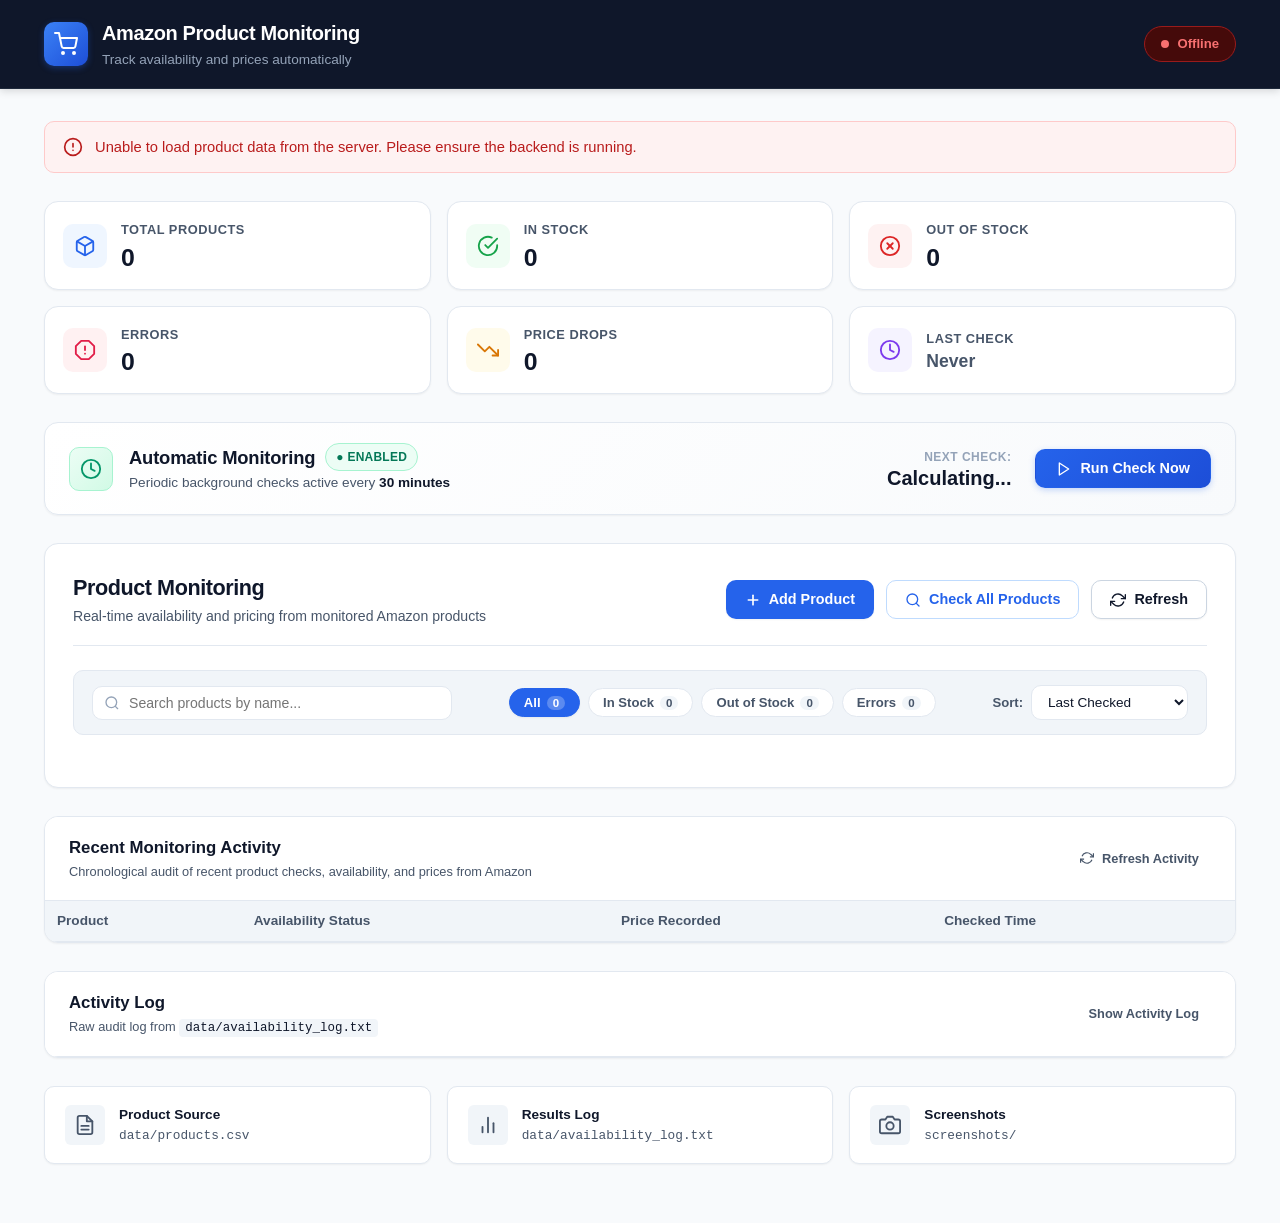
==== commit 2c5c97d9: "Add working Java Amazon availability checker" ====
--- a/src/main/resources/static/index.html
+++ b/src/main/resources/static/index.html
@@ -393,14 +393,14 @@
 
 </main>
 
-<!-- Add / Edit Product Modal (Feature 1) -->
+<!-- Smart Add / Edit Product Modal (Feature 1 & Phase 6) -->
 <div id="productModal" class="modal hidden" role="dialog" aria-modal="true" aria-labelledby="productModalTitle">
     <div class="modal-backdrop" id="productModalBackdrop"></div>
-    <div class="modal-content modal-form">
+    <div class="modal-content modal-form smart-modal">
         <div class="modal-header">
             <div>
                 <h3 id="productModalTitle" class="modal-title">Add Monitored Product</h3>
-                <p id="productModalSubtitle" class="modal-subtitle">Add a new Amazon product to monitor for availability and prices</p>
+                <p id="productModalSubtitle" class="modal-subtitle">Choose how to add your product: by link, search, or image</p>
             </div>
             <button id="closeProductModalBtn" class="btn btn-ghost btn-sm" aria-label="Close dialog">
                 <svg width="20" height="20" viewBox="0 0 24 24" fill="none" stroke="currentColor" stroke-width="2">
@@ -409,31 +409,158 @@
                 </svg>
             </button>
         </div>
-        <form id="productForm">
-            <div class="modal-body">
-                <div id="productModalError" class="alert alert-danger hidden">
-                    <span id="productModalErrorMsg"></span>
-                </div>
-
-                <input type="hidden" id="editProductId" value="" />
-
+
+        <!-- Mode Selector Tabs -->
+        <div class="modal-mode-tabs" id="modalModeTabs" role="tablist" aria-label="Product adding methods">
+            <button type="button" class="mode-tab active" data-mode="link" role="tab" aria-selected="true" id="tabModeLink">
+                <svg width="15" height="15" viewBox="0 0 24 24" fill="none" stroke="currentColor" stroke-width="2">
+                    <path d="M10 13a5 5 0 0 0 7.54.54l3-3a5 5 0 0 0-7.07-7.07l-1.72 1.71"></path>
+                    <path d="M14 11a5 5 0 0 0-7.54-.54l-3 3a5 5 0 0 0 7.07 7.07l1.71-1.71"></path>
+                </svg>
+                <span>Product Link</span>
+            </button>
+            <button type="button" class="mode-tab" data-mode="name" role="tab" aria-selected="false" id="tabModeName">
+                <svg width="15" height="15" viewBox="0 0 24 24" fill="none" stroke="currentColor" stroke-width="2">
+                    <circle cx="11" cy="11" r="8"></circle>
+                    <line x1="21" y1="21" x2="16.65" y2="16.65"></line>
+                </svg>
+                <span>Search by Name</span>
+            </button>
+            <button type="button" class="mode-tab" data-mode="image" role="tab" aria-selected="false" id="tabModeImage">
+                <svg width="15" height="15" viewBox="0 0 24 24" fill="none" stroke="currentColor" stroke-width="2">
+                    <rect x="3" y="3" width="18" height="18" rx="2" ry="2"></rect>
+                    <circle cx="8.5" cy="8.5" r="1.5"></circle>
+                    <polyline points="21 15 16 10 5 21"></polyline>
+                </svg>
+                <span>Upload Image</span>
+            </button>
+        </div>
+
+        <div class="modal-body">
+            <!-- Modal Alerts -->
+            <div id="productModalError" class="alert alert-danger hidden">
+                <span id="productModalErrorMsg"></span>
+            </div>
+            <div id="productModalSuccess" class="alert alert-success hidden">
+                <span id="productModalSuccessMsg"></span>
+            </div>
+
+            <!-- MODE 1: Link Mode (Standard / Edit) -->
+            <div id="modeLinkSection" class="mode-section">
+                <form id="productForm">
+                    <input type="hidden" id="editProductId" value="" />
+
+                    <div class="form-group">
+                        <label for="productNameInput" class="form-label">Product Name <span class="required">*</span></label>
+                        <input type="text" id="productNameInput" class="form-input" placeholder="e.g. Amazon Basics HDMI Cable" required />
+                        <span class="form-help">Descriptive name for the product to be monitored</span>
+                    </div>
+
+                    <div class="form-group">
+                        <label for="productUrlInput" class="form-label">Amazon Product URL <span class="required">*</span></label>
+                        <input type="url" id="productUrlInput" class="form-input" placeholder="https://www.amazon.in/dp/..." required />
+                        <span class="form-help">Direct Amazon product page URL (duplicate URLs will be rejected)</span>
+                    </div>
+
+                    <div class="modal-action-row">
+                        <button type="button" id="cancelProductModalBtn" class="btn btn-secondary btn-sm">Cancel</button>
+                        <button type="submit" id="saveProductModalBtn" class="btn btn-primary btn-sm">Save Product</button>
+                    </div>
+                </form>
+            </div>
+
+            <!-- MODE 2: Search by Name Mode -->
+            <div id="modeNameSection" class="mode-section hidden">
                 <div class="form-group">
-                    <label for="productNameInput" class="form-label">Product Name <span class="required">*</span></label>
-                    <input type="text" id="productNameInput" class="form-input" placeholder="e.g. Amazon Basics HDMI Cable" required />
-                    <span class="form-help">Descriptive name for the product to be monitored</span>
-                </div>
-
-                <div class="form-group">
-                    <label for="productUrlInput" class="form-label">Amazon Product URL <span class="required">*</span></label>
-                    <input type="url" id="productUrlInput" class="form-input" placeholder="https://www.amazon.in/dp/..." required />
-                    <span class="form-help">Direct Amazon product page URL (duplicate URLs will be rejected)</span>
-                </div>
-            </div>
-            <div class="modal-footer">
-                <button type="button" id="cancelProductModalBtn" class="btn btn-secondary btn-sm">Cancel</button>
-                <button type="submit" id="saveProductModalBtn" class="btn btn-primary btn-sm">Save Product</button>
-            </div>
-        </form>
+                    <label for="searchByNameInput" class="form-label">Product Name / Keywords <span class="required">*</span></label>
+                    <div class="input-action-group">
+                        <input type="text" id="searchByNameInput" class="form-input" placeholder="e.g. Amazon Basics HDMI Cable, Sony WH-1000XM5..." autocomplete="off" />
+                        <button type="button" id="findProductByNameBtn" class="btn btn-primary btn-sm btn-inline-action">
+                            <svg width="14" height="14" viewBox="0 0 24 24" fill="none" stroke="currentColor" stroke-width="2">
+                                <circle cx="11" cy="11" r="8"></circle>
+                                <line x1="21" y1="21" x2="16.65" y2="16.65"></line>
+                            </svg>
+                            <span id="findProductByNameText">Find Product</span>
+                        </button>
+                    </div>
+                    <span class="form-help">We'll search Amazon in real-time and let you choose the exact product.</span>
+                </div>
+            </div>
+
+            <!-- MODE 3: Upload Image Mode -->
+            <div id="modeImageSection" class="mode-section hidden">
+                <div class="image-upload-container">
+                    <div id="imageDropzone" class="image-dropzone" tabindex="0" role="button" aria-label="Upload product screenshot or image">
+                        <input type="file" id="productImageFileInput" accept="image/png,image/jpeg,image/jpg,image/webp" class="hidden-file-input" />
+                        <div class="dropzone-body">
+                            <svg class="dropzone-icon" width="36" height="36" viewBox="0 0 24 24" fill="none" stroke="currentColor" stroke-width="1.5">
+                                <path d="M21 15v4a2 2 0 0 1-2 2H5a2 2 0 0 1-2-2v-4"></path>
+                                <polyline points="17 8 12 3 7 8"></polyline>
+                                <line x1="12" y1="3" x2="12" y2="15"></line>
+                            </svg>
+                            <p class="dropzone-title"><strong>Click to upload</strong> or drag and drop</p>
+                            <p class="dropzone-meta">Product screenshot or image &bull; PNG, JPG, WEBP (Max 5MB)</p>
+                        </div>
+                    </div>
+
+                    <!-- Image Preview Card -->
+                    <div id="imagePreviewBox" class="image-preview-box hidden">
+                        <div class="image-preview-thumb">
+                            <img id="imagePreviewImg" src="" alt="Uploaded product preview" />
+                        </div>
+                        <div class="image-preview-info">
+                            <span id="imageFileName" class="image-filename"></span>
+                            <span id="imageFileSize" class="image-filesize"></span>
+                            <button type="button" id="removeImageBtn" class="btn btn-ghost btn-xs">Change Image</button>
+                        </div>
+                    </div>
+
+                    <!-- Detected Product Name Row -->
+                    <div id="imageDetectedSection" class="form-group hidden" style="margin-top: 14px;">
+                        <label for="imageDetectedNameInput" class="form-label">Detected / Product Name <span class="required">*</span></label>
+                        <div class="input-action-group">
+                            <input type="text" id="imageDetectedNameInput" class="form-input" placeholder="Enter product name to search..." />
+                            <button type="button" id="findProductByImageBtn" class="btn btn-primary btn-sm btn-inline-action">
+                                <svg width="14" height="14" viewBox="0 0 24 24" fill="none" stroke="currentColor" stroke-width="2">
+                                    <circle cx="11" cy="11" r="8"></circle>
+                                    <line x1="21" y1="21" x2="16.65" y2="16.65"></line>
+                                </svg>
+                                <span id="findProductByImageText">Find Product</span>
+                            </button>
+                        </div>
+                        <span class="form-help">Verify or refine the detected product name, then search Amazon.</span>
+                    </div>
+                </div>
+            </div>
+
+            <!-- Amazon Search Results Area (Used by Name & Image modes) -->
+            <div id="searchResultsArea" class="search-results-area hidden">
+                <div class="search-results-header">
+                    <h4 class="search-results-title">Amazon Search Results</h4>
+                    <span id="searchResultsCount" class="badge badge-ready">0 results</span>
+                </div>
+
+                <!-- Searching Spinner -->
+                <div id="searchSpinner" class="search-loading hidden">
+                    <div class="spinner"></div>
+                    <span>Searching Amazon for matching products...</span>
+                </div>
+
+                <!-- Empty Search Results -->
+                <div id="searchEmptyState" class="empty-search-results hidden">
+                    <svg width="36" height="36" viewBox="0 0 24 24" fill="none" stroke="currentColor" stroke-width="1.5">
+                        <circle cx="11" cy="11" r="8"></circle>
+                        <line x1="21" y1="21" x2="16.65" y2="16.65"></line>
+                    </svg>
+                    <p>No products found on Amazon matching your query. Please try different keywords or use direct product link mode.</p>
+                </div>
+
+                <!-- Search Results Scrollable List -->
+                <div id="searchResultsList" class="search-results-list">
+                    <!-- Populated dynamically with real search result items -->
+                </div>
+            </div>
+        </div>
     </div>
 </div>
 
--- a/src/main/resources/static/style.css
+++ b/src/main/resources/static/style.css
@@ -50,6 +50,11 @@
     box-sizing: border-box;
     margin: 0;
     padding: 0;
+}
+
+html, body {
+    max-width: 100%;
+    overflow-x: hidden;
 }
 
 body {
@@ -1528,45 +1533,629 @@
     font-size: 0.78rem;
 }
 
-/* Responsive Media Queries (Features 7) */
+/* ==========================================================================
+   Smart Add Product Modal & Search Results (Phase 6)
+   ========================================================================== */
+
+.smart-modal {
+    max-width: 620px;
+}
+
+.modal-mode-tabs {
+    display: flex;
+    gap: 8px;
+    border-bottom: 1px solid var(--border-color);
+    padding: 0 24px 14px 24px;
+    background-color: var(--bg-main);
+}
+
+.mode-tab {
+    display: inline-flex;
+    align-items: center;
+    gap: 6px;
+    padding: 8px 14px;
+    border: 1px solid var(--border-color);
+    border-radius: var(--radius-md);
+    background-color: #ffffff;
+    color: var(--text-secondary);
+    font-size: 0.85rem;
+    font-weight: 600;
+    cursor: pointer;
+    transition: all 0.2s ease;
+}
+
+.mode-tab:hover {
+    border-color: var(--primary);
+    color: var(--primary);
+    background-color: var(--primary-light);
+}
+
+.mode-tab.active {
+    background-color: var(--primary);
+    border-color: var(--primary);
+    color: #ffffff;
+    box-shadow: 0 2px 6px rgba(37, 99, 235, 0.25);
+}
+
+.mode-tab:focus-visible {
+    outline: 2px solid var(--primary);
+    outline-offset: 2px;
+}
+
+.modal-action-row {
+    display: flex;
+    justify-content: flex-end;
+    gap: 10px;
+    margin-top: 18px;
+}
+
+.input-action-group {
+    display: flex;
+    gap: 8px;
+    align-items: center;
+}
+
+.btn-inline-action {
+    white-space: nowrap;
+    flex-shrink: 0;
+    display: inline-flex;
+    align-items: center;
+    gap: 6px;
+    padding: 10px 16px;
+}
+
+/* Image Upload Mode Styles */
+.image-upload-container {
+    display: flex;
+    flex-direction: column;
+    gap: 12px;
+}
+
+.image-dropzone {
+    border: 2px dashed var(--border-color);
+    border-radius: var(--radius-md);
+    padding: 24px 16px;
+    text-align: center;
+    background-color: var(--bg-subtle);
+    cursor: pointer;
+    transition: all 0.2s ease;
+    outline: none;
+}
+
+.image-dropzone:hover,
+.image-dropzone.dragover,
+.image-dropzone:focus-visible {
+    border-color: var(--primary);
+    background-color: var(--primary-light);
+    box-shadow: 0 0 0 3px rgba(37, 99, 235, 0.15);
+}
+
+.dropzone-body {
+    display: flex;
+    flex-direction: column;
+    align-items: center;
+    gap: 6px;
+}
+
+.dropzone-icon {
+    color: var(--primary);
+    margin-bottom: 2px;
+}
+
+.dropzone-title {
+    font-size: 0.9rem;
+    color: var(--text-primary);
+}
+
+.dropzone-meta {
+    font-size: 0.78rem;
+    color: var(--text-muted);
+}
+
+.hidden-file-input {
+    display: none;
+}
+
+.image-preview-box {
+    display: flex;
+    align-items: center;
+    gap: 14px;
+    padding: 12px 14px;
+    border: 1px solid var(--border-color);
+    border-radius: var(--radius-md);
+    background-color: #ffffff;
+}
+
+.image-preview-thumb {
+    width: 64px;
+    height: 64px;
+    border-radius: var(--radius-sm);
+    border: 1px solid var(--border-color);
+    overflow: hidden;
+    display: flex;
+    align-items: center;
+    justify-content: center;
+    background-color: #f8fafc;
+    flex-shrink: 0;
+}
+
+.image-preview-thumb img {
+    max-width: 100%;
+    max-height: 100%;
+    object-fit: contain;
+}
+
+.image-preview-info {
+    flex: 1;
+    min-width: 0;
+    display: flex;
+    flex-direction: column;
+    gap: 3px;
+}
+
+.image-filename {
+    font-size: 0.85rem;
+    font-weight: 600;
+    color: var(--text-primary);
+    white-space: nowrap;
+    overflow: hidden;
+    text-overflow: ellipsis;
+}
+
+.image-filesize {
+    font-size: 0.75rem;
+    color: var(--text-muted);
+}
+
+/* Amazon Search Results Area */
+.search-results-area {
+    margin-top: 18px;
+    border-top: 1px solid var(--border-color);
+    padding-top: 16px;
+}
+
+.search-results-header {
+    display: flex;
+    justify-content: space-between;
+    align-items: center;
+    margin-bottom: 12px;
+}
+
+.search-results-title {
+    font-size: 0.92rem;
+    font-weight: 700;
+    color: var(--text-primary);
+}
+
+.search-loading {
+    display: flex;
+    align-items: center;
+    justify-content: center;
+    gap: 10px;
+    padding: 24px 0;
+    color: var(--text-secondary);
+    font-size: 0.88rem;
+}
+
+.empty-search-results {
+    display: flex;
+    flex-direction: column;
+    align-items: center;
+    text-align: center;
+    padding: 24px 12px;
+    color: var(--text-muted);
+    font-size: 0.85rem;
+    gap: 8px;
+}
+
+.empty-search-results svg {
+    color: var(--text-muted);
+}
+
+.search-results-list {
+    display: flex;
+    flex-direction: column;
+    gap: 10px;
+    max-height: 280px;
+    overflow-y: auto;
+    padding-right: 4px;
+}
+
+.search-result-card {
+    display: flex;
+    align-items: center;
+    gap: 12px;
+    padding: 10px 12px;
+    border: 1px solid var(--border-color);
+    border-radius: var(--radius-md);
+    background-color: #ffffff;
+    transition: all 0.2s ease;
+}
+
+.search-result-card:hover {
+    border-color: var(--primary);
+    box-shadow: var(--shadow-sm);
+    transform: translateY(-1px);
+}
+
+.search-result-img-wrapper {
+    width: 56px;
+    height: 56px;
+    flex-shrink: 0;
+    border-radius: var(--radius-sm);
+    border: 1px solid var(--border-color);
+    overflow: hidden;
+    display: flex;
+    align-items: center;
+    justify-content: center;
+    background-color: #f8fafc;
+}
+
+.search-result-img-wrapper img {
+    max-width: 100%;
+    max-height: 100%;
+    object-fit: contain;
+}
+
+.search-result-info {
+    flex: 1;
+    min-width: 0;
+    display: flex;
+    flex-direction: column;
+    gap: 3px;
+}
+
+.search-result-title {
+    font-size: 0.85rem;
+    font-weight: 600;
+    color: var(--text-primary);
+    line-height: 1.35;
+    display: -webkit-box;
+    -webkit-line-clamp: 2;
+    -webkit-box-orient: vertical;
+    overflow: hidden;
+}
+
+.search-result-meta {
+    display: flex;
+    align-items: center;
+    gap: 8px;
+    flex-wrap: wrap;
+}
+
+.search-result-price {
+    font-weight: 700;
+    color: var(--text-primary);
+    font-size: 0.9rem;
+}
+
+.search-result-link {
+    font-size: 0.76rem;
+    color: var(--primary);
+    text-decoration: none;
+    display: inline-flex;
+    align-items: center;
+    gap: 2px;
+}
+
+.search-result-link:hover {
+    text-decoration: underline;
+}
+
+.search-result-action {
+    flex-shrink: 0;
+}
+
+/* ==========================================================================
+   Full Responsive Design & Breakpoints (Part B)
+   Tested: 1440px, 1280px, 1024px, 768px, 480px, 375px, 320px
+   ========================================================================== */
+
+/* Large Laptops / Desktops (<= 1440px and <= 1280px) */
 @media (max-width: 1366px) {
     .summary-grid {
         grid-template-columns: repeat(3, 1fr);
     }
 }
 
+/* Tablets Landscape / Small Laptops (<= 1024px) */
 @media (max-width: 1024px) {
+    .container {
+        padding: 20px 16px;
+    }
+
     .panel-toolbar {
         flex-direction: column;
         align-items: stretch;
-    }
+        gap: 12px;
+    }
+
     .search-box {
         max-width: 100%;
     }
+
     .filter-pills {
         justify-content: flex-start;
     }
+
     .sort-box {
         align-self: flex-start;
     }
-}
-
+
+    .product-grid {
+        grid-template-columns: repeat(2, 1fr);
+    }
+
+    .info-grid {
+        grid-template-columns: repeat(3, 1fr);
+    }
+}
+
+/* Tablets Portrait (<= 768px) */
 @media (max-width: 768px) {
+    .navbar {
+        position: relative;
+    }
+
+    .header-container {
+        flex-direction: column;
+        align-items: flex-start;
+        gap: 12px;
+        padding: 14px 16px;
+    }
+
+    .status {
+        align-self: flex-start;
+    }
+
+    .panel-header {
+        flex-direction: column;
+        align-items: flex-start;
+        gap: 14px;
+    }
+
+    .panel-actions {
+        width: 100%;
+        flex-wrap: wrap;
+    }
+
+    .panel-actions .btn {
+        flex: 1 1 calc(50% - 6px);
+        justify-content: center;
+        min-height: 42px;
+    }
+
     .summary-grid {
         grid-template-columns: repeat(2, 1fr);
-    }
+        gap: 12px;
+    }
+
+    .stat-card {
+        padding: 14px 16px;
+    }
+
     .filter-pills {
         overflow-x: auto;
-        padding-bottom: 4px;
+        padding-bottom: 6px;
         width: 100%;
-    }
+        -webkit-overflow-scrolling: touch;
+    }
+
     .filter-pill {
         white-space: nowrap;
-    }
-}
-
+        min-height: 38px;
+    }
+
+    .sort-box {
+        width: 100%;
+        justify-content: space-between;
+    }
+
+    .sort-select {
+        flex: 1;
+        max-width: 260px;
+        min-height: 40px;
+    }
+
+    .product-grid {
+        grid-template-columns: repeat(2, 1fr);
+        gap: 14px;
+    }
+
+    .info-grid {
+        grid-template-columns: 1fr;
+        gap: 12px;
+    }
+
+    .modal {
+        padding: 12px;
+    }
+
+    .modal-content {
+        max-height: 90vh;
+        width: 100%;
+    }
+
+    .modal-mode-tabs {
+        padding: 0 16px 12px 16px;
+    }
+
+    .modal-body {
+        padding: 16px;
+    }
+
+    /* History table touch friendly horizontal scroll */
+    .history-table-wrapper {
+        -webkit-overflow-scrolling: touch;
+    }
+
+    .history-table th,
+    .history-table td {
+        padding: 10px 12px;
+        font-size: 0.82rem;
+    }
+}
+
+/* Mobile Landscape & Standard Phones (<= 640px) */
+@media (max-width: 640px) {
+    .product-grid {
+        grid-template-columns: 1fr;
+    }
+
+    .panel-actions .btn {
+        flex: 1 1 100%;
+    }
+
+    .modal-mode-tabs {
+        flex-wrap: wrap;
+    }
+
+    .mode-tab {
+        flex: 1 1 calc(50% - 4px);
+        justify-content: center;
+    }
+
+    .search-result-card {
+        flex-direction: column;
+        align-items: flex-start;
+    }
+
+    .search-result-action {
+        width: 100%;
+    }
+
+    .search-result-action .btn-select-product {
+        width: 100%;
+        min-height: 40px;
+    }
+}
+
+/* Mobile Portrait Phones (<= 480px) */
 @media (max-width: 480px) {
+    .container {
+        padding: 14px 10px;
+    }
+
+    .brand {
+        gap: 10px;
+    }
+
+    .brand-icon {
+        width: 38px;
+        height: 38px;
+    }
+
+    .brand-title {
+        font-size: 1.05rem;
+    }
+
+    .brand-subtitle {
+        font-size: 0.72rem;
+    }
+
     .summary-grid {
         grid-template-columns: 1fr;
+        gap: 10px;
+    }
+
+    .stat-card {
+        padding: 12px 14px;
+    }
+
+    .stat-value {
+        font-size: 1.35rem;
+    }
+
+    .monitoring-bar {
+        padding: 12px 14px;
+    }
+
+    .bar-row {
+        flex-direction: column;
+        align-items: flex-start;
+        gap: 10px;
+    }
+
+    .bar-controls {
+        width: 100%;
+    }
+
+    .bar-controls .btn {
+        width: 100%;
+        min-height: 44px;
+    }
+
+    .input-action-group {
+        flex-direction: column;
+        align-items: stretch;
+    }
+
+    .btn-inline-action {
+        width: 100%;
+        justify-content: center;
+        min-height: 44px;
+    }
+
+    .modal-header {
+        padding: 14px 16px;
+    }
+
+    .modal-title {
+        font-size: 1.05rem;
+    }
+
+    .modal-body {
+        padding: 14px;
+    }
+
+    .modal-action-row {
+        flex-direction: column-reverse;
+        gap: 8px;
+    }
+
+    .modal-action-row .btn {
+        width: 100%;
+        min-height: 44px;
+    }
+
+    .btn-card-action {
+        width: 38px;
+        height: 38px;
+    }
+
+    .product-card-footer .btn {
+        min-height: 42px;
+    }
+
+    .search-box .search-input {
+        min-height: 44px;
+        font-size: 0.95rem;
+    }
+}
+
+/* Extra Small Phones (<= 375px and 320px) */
+@media (max-width: 375px) {
+    .header-container {
+        padding: 12px 10px;
+    }
+
+    .brand-title {
+        font-size: 0.98rem;
+    }
+
+    .panel-title {
+        font-size: 1.1rem;
+    }
+
+    .price-value {
+        font-size: 1.15rem;
+    }
+
+    .product-title {
+        font-size: 0.95rem;
+    }
+
+    .mode-tab {
+        flex: 1 1 100%;
     }
 }
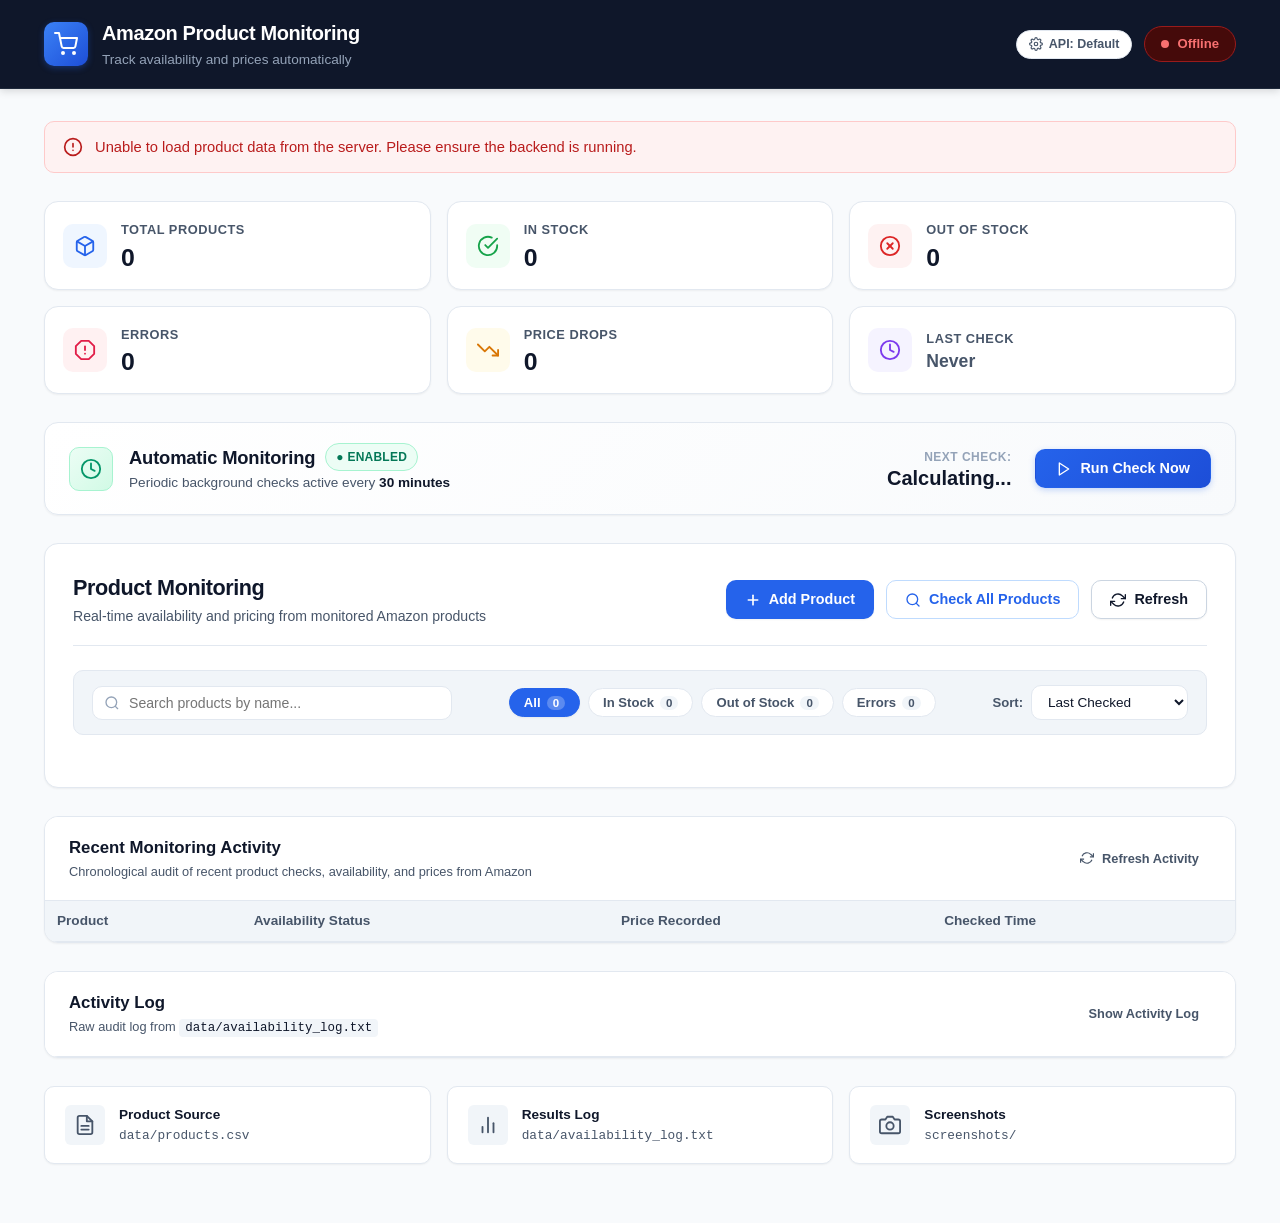
==== commit 0a718b57: "Add working Java Amazon availability checker" ====
--- a/src/main/resources/static/index.html
+++ b/src/main/resources/static/index.html
@@ -26,9 +26,18 @@
             </div>
         </div>
 
-        <div id="status" class="status ready">
-            <span class="status-indicator"></span>
-            <span id="statusText">Ready</span>
+        <div class="header-actions">
+            <button id="apiConfigBtn" class="btn btn-api-config" title="Configure Cloud Backend API URL">
+                <svg width="14" height="14" viewBox="0 0 24 24" fill="none" stroke="currentColor" stroke-width="2" stroke-linecap="round" stroke-linejoin="round">
+                    <circle cx="12" cy="12" r="3"></circle>
+                    <path d="M19.4 15a1.65 1.65 0 0 0 .33 1.82l.06.06a2 2 0 0 1 0 2.83 2 2 0 0 1-2.83 0l-.06-.06a1.65 1.65 0 0 0-1.82-.33 1.65 1.65 0 0 0-1 1.51V21a2 2 0 0 1-2 2 2 2 0 0 1-2-2v-.09A1.65 1.65 0 0 0 9 19.4a1.65 1.65 0 0 0-1.82.33l-.06.06a2 2 0 0 1-2.83 0 2 2 0 0 1 0-2.83l.06-.06a1.65 1.65 0 0 0 .33-1.82 1.65 1.65 0 0 0-1.51-1H3a2 2 0 0 1-2-2 2 2 0 0 1 2-2h.09A1.65 1.65 0 0 0 4.6 9a1.65 1.65 0 0 0-.33-1.82l-.06-.06a2 2 0 0 1 0-2.83 2 2 0 0 1 2.83 0l.06.06a1.65 1.65 0 0 0 1.82.33H9a1.65 1.65 0 0 0 1-1.51V3a2 2 0 0 1 2-2 2 2 0 0 1 2 2v.09a1.65 1.65 0 0 0 1 1.51 1.65 1.65 0 0 0 1.82-.33l.06-.06a2 2 0 0 1 2.83 0 2 2 0 0 1 0 2.83l-.06.06a1.65 1.65 0 0 0-.33 1.82V9a1.65 1.65 0 0 0 1.51 1H21a2 2 0 0 1 2 2 2 2 0 0 1-2 2h-.09a1.65 1.65 0 0 0-1.51 1z"></path>
+                </svg>
+                <span id="apiEndpointBadge">API: Local</span>
+            </button>
+            <div id="status" class="status ready">
+                <span class="status-indicator"></span>
+                <span id="statusText">Ready</span>
+            </div>
         </div>
     </div>
 </header>
@@ -634,6 +643,49 @@
     </div>
 </div>
 
+<!-- Cloud API Settings Modal (Phase 8) -->
+<div id="apiSettingsModal" class="modal hidden" role="dialog" aria-modal="true" aria-labelledby="apiSettingsModalTitle">
+    <div class="modal-backdrop" id="apiSettingsModalBackdrop"></div>
+    <div class="modal-content">
+        <div class="modal-header">
+            <div>
+                <h3 id="apiSettingsModalTitle" class="modal-title">Cloud Backend Settings</h3>
+                <p class="modal-subtitle">Connect your Vercel frontend to the Spring Boot REST API</p>
+            </div>
+            <button id="closeApiSettingsModalBtn" class="btn btn-ghost btn-sm" aria-label="Close modal">
+                <svg width="20" height="20" viewBox="0 0 24 24" fill="none" stroke="currentColor" stroke-width="2">
+                    <line x1="18" y1="6" x2="6" y2="18"></line>
+                    <line x1="6" y1="6" x2="18" y2="18"></line>
+                </svg>
+            </button>
+        </div>
+        <div class="modal-body">
+            <div class="form-group">
+                <label for="apiBaseUrlInput" class="form-label">Spring Boot Backend URL</label>
+                <input type="url" id="apiBaseUrlInput" class="form-control" placeholder="e.g., https://amazon-checker-backend.onrender.com (or leave blank for same-origin)">
+                <small class="form-hint">
+                    Leave blank to use current origin (or Vercel proxy rewrite). When frontend is deployed to Vercel and backend is hosted separately on Render, Railway, or AWS, enter the backend URL here.
+                </small>
+            </div>
+
+            <div id="apiTestResult" class="api-test-result hidden">
+                <span id="apiTestStatusIcon"></span>
+                <span id="apiTestStatusMsg"></span>
+            </div>
+        </div>
+        <div class="modal-footer">
+            <button id="testApiConnectionBtn" class="btn btn-secondary btn-sm">
+                <svg width="14" height="14" viewBox="0 0 24 24" fill="none" stroke="currentColor" stroke-width="2">
+                    <path d="M22 11.08V12a10 10 0 1 1-5.93-9.14"></path>
+                    <polyline points="22 4 12 14.01 9 11.01"></polyline>
+                </svg>
+                <span id="testApiBtnText">Test Connection</span>
+            </button>
+            <button id="saveApiSettingsBtn" class="btn btn-primary btn-sm">Save &amp; Connect</button>
+        </div>
+    </div>
+</div>
+
 <script src="app.js"></script>
 
 </body>
--- a/src/main/resources/static/style.css
+++ b/src/main/resources/static/style.css
@@ -2158,4 +2158,66 @@
     .mode-tab {
         flex: 1 1 100%;
     }
+}
+
+/* ===================================================================
+   PHASE 8 — Cloud Deployment & API Settings Styles
+   =================================================================== */
+
+.header-actions {
+    display: flex;
+    align-items: center;
+    gap: 12px;
+}
+
+.btn-api-config {
+    display: inline-flex;
+    align-items: center;
+    gap: 6px;
+    padding: 6px 12px;
+    border-radius: var(--radius-full);
+    border: 1px solid var(--border-color);
+    background-color: #ffffff;
+    color: var(--text-secondary);
+    font-size: 0.78rem;
+    font-weight: 600;
+    cursor: pointer;
+    transition: all 0.2s ease;
+}
+
+.btn-api-config:hover {
+    border-color: var(--primary);
+    color: var(--primary);
+    background-color: var(--primary-light);
+}
+
+.api-test-result {
+    margin-top: 12px;
+    padding: 10px 14px;
+    border-radius: var(--radius-md);
+    font-size: 0.85rem;
+    font-weight: 500;
+    display: flex;
+    align-items: center;
+    gap: 8px;
+}
+
+.api-test-result.success {
+    background-color: #ecfdf5;
+    border: 1px solid #a7f3d0;
+    color: #065f46;
+}
+
+.api-test-result.error {
+    background-color: #fef2f2;
+    border: 1px solid #fecaca;
+    color: #991b1b;
+}
+
+@media (max-width: 640px) {
+    .header-actions {
+        width: 100%;
+        justify-content: space-between;
+        margin-top: 8px;
+    }
 }
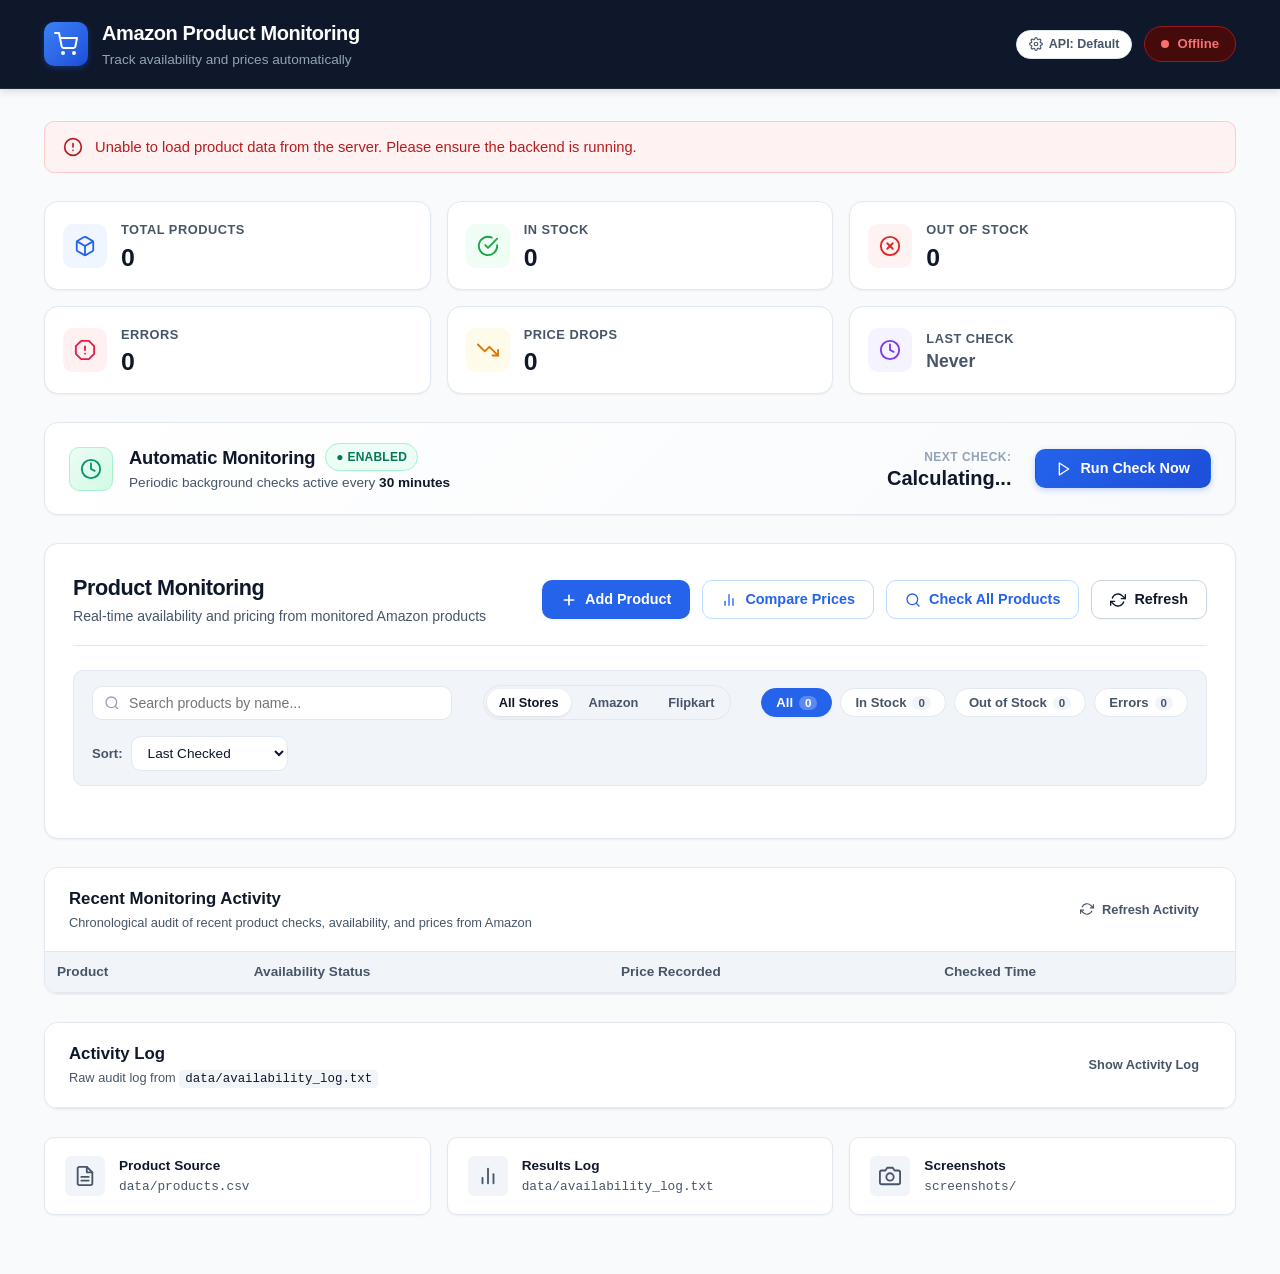
==== commit 9dc02d9d: "Add working Java Amazon availability checker" ====
--- a/src/main/resources/static/index.html
+++ b/src/main/resources/static/index.html
@@ -186,12 +186,21 @@
             </div>
 
             <div class="panel-actions">
-                <button id="addProductButton" class="btn btn-primary" title="Add a new Amazon product to monitor">
+                <button id="addProductButton" class="btn btn-primary" title="Add a new product to monitor">
                     <svg class="btn-icon" width="16" height="16" viewBox="0 0 24 24" fill="none" stroke="currentColor" stroke-width="2.5" stroke-linecap="round" stroke-linejoin="round">
                         <line x1="12" y1="5" x2="12" y2="19"></line>
                         <line x1="5" y1="12" x2="19" y2="12"></line>
                     </svg>
                     <span>Add Product</span>
+                </button>
+
+                <button id="comparePricesBtn" class="btn btn-outline" title="Compare prices across Amazon and Flipkart">
+                    <svg class="btn-icon" width="16" height="16" viewBox="0 0 24 24" fill="none" stroke="currentColor" stroke-width="2" stroke-linecap="round" stroke-linejoin="round">
+                        <line x1="18" y1="20" x2="18" y2="10"></line>
+                        <line x1="12" y1="20" x2="12" y2="4"></line>
+                        <line x1="6" y1="20" x2="6" y2="14"></line>
+                    </svg>
+                    <span>Compare Prices</span>
                 </button>
 
                 <button id="checkButton" class="btn btn-outline">
@@ -213,7 +222,7 @@
             </div>
         </div>
 
-        <!-- Controls Toolbar: Search, Filter, Sort (Features 2, 3, 4) -->
+        <!-- Controls Toolbar: Search, Store Filter, Status Filter, Sort (Features 2, 3, 4 & Phase 9) -->
         <div class="panel-toolbar">
             <div class="search-box">
                 <svg class="search-icon" width="16" height="16" viewBox="0 0 24 24" fill="none" stroke="currentColor" stroke-width="2">
@@ -222,6 +231,19 @@
                 </svg>
                 <input type="text" id="searchInput" class="search-input" placeholder="Search products by name..." aria-label="Search products" autocomplete="off" />
                 <button id="clearSearchButton" class="btn-clear-search hidden" aria-label="Clear search" title="Clear search">&times;</button>
+            </div>
+
+            <!-- Store Filter Pills (Phase 9) -->
+            <div class="store-filter-pills" role="tablist" aria-label="Filter products by store">
+                <button class="store-pill active" data-store="all" role="tab" aria-selected="true">
+                    All Stores
+                </button>
+                <button class="store-pill store-pill-amazon" data-store="AMAZON" role="tab" aria-selected="false">
+                    Amazon
+                </button>
+                <button class="store-pill store-pill-flipkart" data-store="FLIPKART" role="tab" aria-selected="false">
+                    Flipkart
+                </button>
             </div>
 
             <div class="filter-pills" role="tablist" aria-label="Filter products">
@@ -466,9 +488,19 @@
                     </div>
 
                     <div class="form-group">
-                        <label for="productUrlInput" class="form-label">Amazon Product URL <span class="required">*</span></label>
-                        <input type="url" id="productUrlInput" class="form-input" placeholder="https://www.amazon.in/dp/..." required />
-                        <span class="form-help">Direct Amazon product page URL (duplicate URLs will be rejected)</span>
+                        <label for="productStoreSelect" class="form-label">Store</label>
+                        <select id="productStoreSelect" class="form-input">
+                            <option value="AUTO">Auto-detect from URL</option>
+                            <option value="AMAZON">Amazon (amazon.in)</option>
+                            <option value="FLIPKART">Flipkart (flipkart.com)</option>
+                        </select>
+                        <span class="form-help">Supported stores: Amazon and Flipkart</span>
+                    </div>
+
+                    <div class="form-group">
+                        <label for="productUrlInput" class="form-label">Product URL (Amazon or Flipkart) <span class="required">*</span></label>
+                        <input type="url" id="productUrlInput" class="form-input" placeholder="https://www.amazon.in/dp/... or https://www.flipkart.com/..." required />
+                        <span class="form-help">Direct product page URL (duplicate URLs will be rejected)</span>
                     </div>
 
                     <div class="modal-action-row">
@@ -481,9 +513,18 @@
             <!-- MODE 2: Search by Name Mode -->
             <div id="modeNameSection" class="mode-section hidden">
                 <div class="form-group">
+                    <label for="searchStoreFilter" class="form-label">Search In Store</label>
+                    <select id="searchStoreFilter" class="form-input">
+                        <option value="all">Both Stores (Amazon &amp; Flipkart)</option>
+                        <option value="amazon">Amazon Only</option>
+                        <option value="flipkart">Flipkart Only</option>
+                    </select>
+                </div>
+
+                <div class="form-group">
                     <label for="searchByNameInput" class="form-label">Product Name / Keywords <span class="required">*</span></label>
                     <div class="input-action-group">
-                        <input type="text" id="searchByNameInput" class="form-input" placeholder="e.g. Amazon Basics HDMI Cable, Sony WH-1000XM5..." autocomplete="off" />
+                        <input type="text" id="searchByNameInput" class="form-input" placeholder="e.g. Wireless Mouse, HDMI Cable, Sony Headphones..." autocomplete="off" />
                         <button type="button" id="findProductByNameBtn" class="btn btn-primary btn-sm btn-inline-action">
                             <svg width="14" height="14" viewBox="0 0 24 24" fill="none" stroke="currentColor" stroke-width="2">
                                 <circle cx="11" cy="11" r="8"></circle>
@@ -492,7 +533,7 @@
                             <span id="findProductByNameText">Find Product</span>
                         </button>
                     </div>
-                    <span class="form-help">We'll search Amazon in real-time and let you choose the exact product.</span>
+                    <span class="form-help">Search real products across supported stores and select an item to monitor.</span>
                 </div>
             </div>
 
@@ -686,6 +727,65 @@
     </div>
 </div>
 
+<!-- Multi-Store Price Comparison Modal (Phase 9) -->
+<div id="comparisonModal" class="modal hidden" role="dialog" aria-modal="true" aria-labelledby="comparisonModalTitle">
+    <div class="modal-backdrop" id="comparisonModalBackdrop"></div>
+    <div class="modal-content smart-modal comparison-modal">
+        <div class="modal-header">
+            <div>
+                <h3 id="comparisonModalTitle" class="modal-title">Cross-Store Price Comparison</h3>
+                <p class="modal-subtitle">Compare real-time prices &amp; stock between Amazon and Flipkart</p>
+            </div>
+            <button id="closeComparisonModalBtn" class="btn btn-ghost btn-sm" aria-label="Close modal">
+                <svg width="20" height="20" viewBox="0 0 24 24" fill="none" stroke="currentColor" stroke-width="2">
+                    <line x1="18" y1="6" x2="6" y2="18"></line>
+                    <line x1="6" y1="6" x2="18" y2="18"></line>
+                </svg>
+            </button>
+        </div>
+        <div class="modal-body">
+            <!-- Search bar for live product comparison -->
+            <div class="comparison-search-box">
+                <div class="input-action-group">
+                    <input type="text" id="comparisonQueryInput" class="form-input" placeholder="Search any product to compare across Amazon &amp; Flipkart (e.g. Wireless Mouse)..." autocomplete="off" />
+                    <button type="button" id="executeComparisonBtn" class="btn btn-primary btn-sm btn-inline-action">
+                        <svg width="14" height="14" viewBox="0 0 24 24" fill="none" stroke="currentColor" stroke-width="2">
+                            <line x1="18" y1="20" x2="18" y2="10"></line>
+                            <line x1="12" y1="20" x2="12" y2="4"></line>
+                            <line x1="6" y1="20" x2="6" y2="14"></line>
+                        </svg>
+                        <span id="executeComparisonText">Compare</span>
+                    </button>
+                </div>
+            </div>
+
+            <!-- Loading Spinner -->
+            <div id="comparisonLoading" class="modal-loading hidden">
+                <div class="spinner"></div>
+                <span id="comparisonLoadingText">Fetching live comparison from Amazon and Flipkart...</span>
+            </div>
+
+            <!-- Live Search Comparison Section -->
+            <div id="liveComparisonSection" class="comparison-result-area hidden">
+                <h4 class="comparison-section-title">Live Cross-Store Results</h4>
+                <div id="liveComparisonResult"></div>
+            </div>
+
+            <!-- Monitored Tracked Comparisons Section -->
+            <div id="monitoredComparisonsSection" class="comparison-result-area">
+                <h4 class="comparison-section-title">Monitored Products Comparison</h4>
+                <div id="monitoredComparisonsList" class="comparison-groups-grid"></div>
+                <div id="monitoredComparisonsEmpty" class="empty-history hidden">
+                    <p>No active products currently tracked across multiple stores. Use the search bar above to compare any product live across Amazon and Flipkart.</p>
+                </div>
+            </div>
+        </div>
+        <div class="modal-footer">
+            <button id="closeComparisonFooterBtn" class="btn btn-secondary btn-sm">Close</button>
+        </div>
+    </div>
+</div>
+
 <script src="app.js"></script>
 
 </body>
--- a/src/main/resources/static/style.css
+++ b/src/main/resources/static/style.css
@@ -2220,4 +2220,223 @@
         justify-content: space-between;
         margin-top: 8px;
     }
+}
+
+/* ===================================================================
+   Phase 9: Multi-Store Product Monitoring & Price Comparison Styles
+   =================================================================== */
+
+/* Store Filter Pills */
+.store-filter-pills {
+    display: flex;
+    align-items: center;
+    gap: 6px;
+    background-color: var(--bg-subtle);
+    padding: 3px;
+    border-radius: var(--radius-full);
+    border: 1px solid var(--border-color);
+}
+
+.store-pill {
+    padding: 6px 12px;
+    border: none;
+    border-radius: var(--radius-full);
+    background: transparent;
+    color: var(--text-secondary);
+    font-size: 0.8rem;
+    font-weight: 600;
+    cursor: pointer;
+    transition: all 0.2s ease;
+    white-space: nowrap;
+}
+
+.store-pill:hover {
+    color: var(--text-primary);
+}
+
+.store-pill.active {
+    background-color: #ffffff;
+    color: var(--text-primary);
+    box-shadow: 0 1px 3px rgba(0, 0, 0, 0.1);
+}
+
+.store-pill-amazon.active {
+    color: #e67a00;
+}
+
+.store-pill-flipkart.active {
+    color: #2874f0;
+}
+
+/* Store Badge on Product Cards */
+.store-badge {
+    display: inline-flex;
+    align-items: center;
+    gap: 4px;
+    padding: 2px 7px;
+    border-radius: 4px;
+    font-size: 0.72rem;
+    font-weight: 700;
+    letter-spacing: 0.03em;
+    text-transform: uppercase;
+}
+
+.store-badge-amazon {
+    background-color: #ff9900;
+    color: #111111;
+}
+
+.store-badge-flipkart {
+    background-color: #2874f0;
+    color: #ffffff;
+}
+
+/* Card Top Left: Store Badge + Action Icons */
+.card-store-indicator {
+    position: absolute;
+    top: 10px;
+    right: 10px;
+    z-index: 5;
+}
+
+/* Price Comparison Modal */
+.comparison-modal {
+    max-width: 820px !important;
+}
+
+.comparison-search-box {
+    margin-bottom: 20px;
+}
+
+.comparison-section-title {
+    font-size: 0.95rem;
+    font-weight: 700;
+    color: var(--text-primary);
+    margin: 16px 0 12px;
+    text-transform: uppercase;
+    letter-spacing: 0.04em;
+}
+
+.comparison-card {
+    background: #ffffff;
+    border: 1px solid var(--border-color);
+    border-radius: var(--radius-lg);
+    padding: 16px;
+    margin-bottom: 16px;
+    box-shadow: var(--shadow-sm);
+    transition: box-shadow 0.2s ease;
+}
+
+.comparison-card:hover {
+    box-shadow: var(--shadow-md);
+}
+
+.comparison-card-header {
+    display: flex;
+    justify-content: space-between;
+    align-items: flex-start;
+    gap: 12px;
+    margin-bottom: 14px;
+    padding-bottom: 10px;
+    border-bottom: 1px solid var(--border-color);
+}
+
+.comparison-card-title {
+    font-size: 1rem;
+    font-weight: 700;
+    color: var(--text-primary);
+    margin: 0;
+}
+
+.savings-badge {
+    display: inline-flex;
+    align-items: center;
+    gap: 4px;
+    background-color: #ecfdf5;
+    border: 1px solid #10b981;
+    color: #065f46;
+    padding: 4px 10px;
+    border-radius: var(--radius-full);
+    font-size: 0.8rem;
+    font-weight: 700;
+    white-space: nowrap;
+}
+
+.comparison-stores-row {
+    display: grid;
+    grid-template-columns: repeat(auto-fit, minmax(220px, 1fr));
+    gap: 12px;
+}
+
+.comparison-store-item {
+    border: 1px solid var(--border-color);
+    border-radius: var(--radius-md);
+    padding: 12px;
+    background-color: var(--bg-subtle);
+    display: flex;
+    flex-direction: column;
+    gap: 8px;
+    position: relative;
+    transition: border-color 0.2s ease;
+}
+
+.comparison-store-item.is-lowest {
+    border: 2px solid #10b981;
+    background-color: #f0fdf4;
+}
+
+.lowest-tag {
+    position: absolute;
+    top: -10px;
+    right: 12px;
+    background-color: #10b981;
+    color: #ffffff;
+    font-size: 0.68rem;
+    font-weight: 800;
+    padding: 2px 8px;
+    border-radius: 10px;
+    text-transform: uppercase;
+}
+
+.comparison-store-header {
+    display: flex;
+    align-items: center;
+    justify-content: space-between;
+}
+
+.comparison-store-name {
+    font-size: 0.85rem;
+    font-weight: 700;
+    color: var(--text-primary);
+}
+
+.comparison-store-price {
+    font-size: 1.25rem;
+    font-weight: 800;
+    color: var(--text-primary);
+}
+
+.comparison-store-status {
+    font-size: 0.78rem;
+    font-weight: 600;
+}
+
+.comparison-store-link {
+    margin-top: auto;
+    display: inline-flex;
+    align-items: center;
+    justify-content: center;
+    gap: 4px;
+    padding: 6px 10px;
+    border-radius: var(--radius-sm);
+    font-size: 0.78rem;
+    font-weight: 600;
+    text-decoration: none;
+    color: #ffffff;
+    background-color: var(--primary);
+    transition: opacity 0.2s ease;
+}
+
+.comparison-store-link:hover {
+    opacity: 0.9;
 }
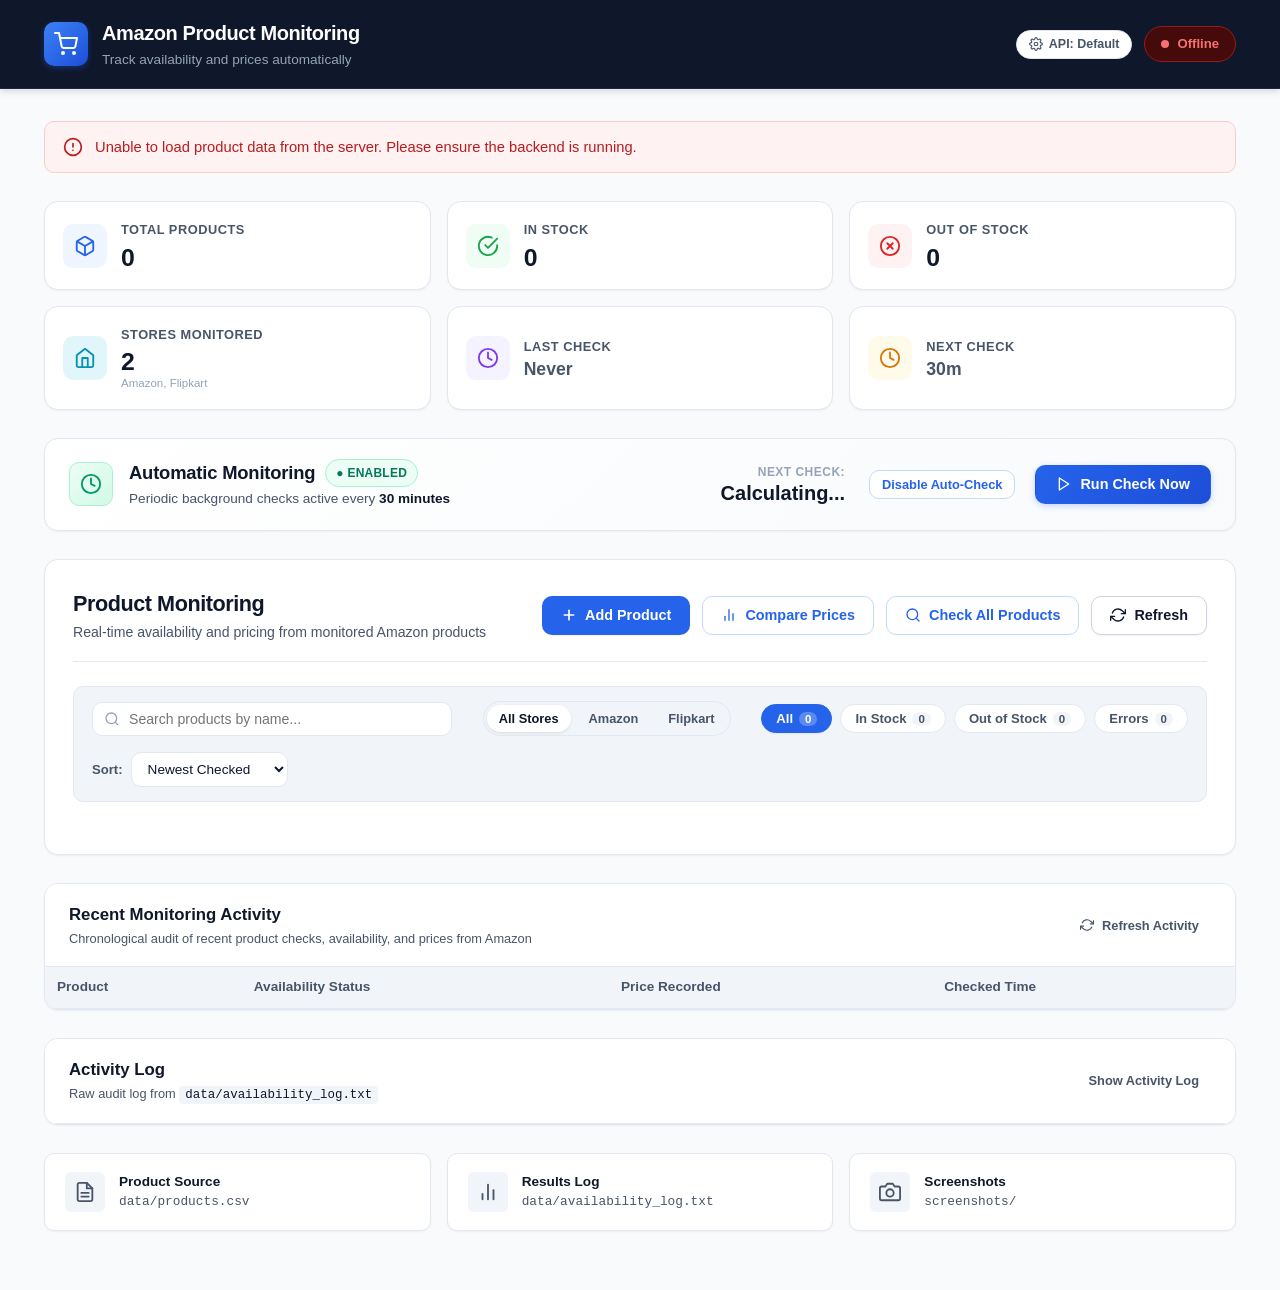
==== commit 609c0b92: "Add working Java Amazon availability checker" ====
--- a/src/main/resources/static/index.html
+++ b/src/main/resources/static/index.html
@@ -98,29 +98,16 @@
         </div>
 
         <div class="stat-card">
-            <div class="stat-icon stat-icon-rose">
+            <div class="stat-icon stat-icon-cyan">
                 <svg width="22" height="22" viewBox="0 0 24 24" fill="none" stroke="currentColor" stroke-width="2" stroke-linecap="round" stroke-linejoin="round">
-                    <polygon points="7.86 2 16.14 2 22 7.86 22 16.14 16.14 22 7.86 22 2 16.14 2 7.86 7.86 2"></polygon>
-                    <line x1="12" y1="8" x2="12" y2="12"></line>
-                    <line x1="12" y1="16" x2="12.01" y2="16"></line>
+                    <path d="M3 9l9-7 9 7v11a2 2 0 0 1-2 2H5a2 2 0 0 1-2-2z"></path>
+                    <polyline points="9 22 9 12 15 12 15 22"></polyline>
                 </svg>
             </div>
             <div class="stat-content">
-                <span class="stat-label">Errors</span>
-                <span id="statErrors" class="stat-value">0</span>
-            </div>
-        </div>
-
-        <div class="stat-card">
-            <div class="stat-icon stat-icon-amber">
-                <svg width="22" height="22" viewBox="0 0 24 24" fill="none" stroke="currentColor" stroke-width="2" stroke-linecap="round" stroke-linejoin="round">
-                    <polyline points="23 18 13.5 8.5 8.5 13.5 1 6"></polyline>
-                    <polyline points="17 18 23 18 23 12"></polyline>
-                </svg>
-            </div>
-            <div class="stat-content">
-                <span class="stat-label">Price Drops</span>
-                <span id="statPriceDrops" class="stat-value">0</span>
+                <span class="stat-label">Stores Monitored</span>
+                <span id="statStoresMonitored" class="stat-value">2</span>
+                <span id="statStoresList" class="stat-subtext">Amazon, Flipkart</span>
             </div>
         </div>
 
@@ -134,6 +121,19 @@
             <div class="stat-content">
                 <span class="stat-label">Last Check</span>
                 <span id="statLastCheck" class="stat-value stat-value-time">Never</span>
+            </div>
+        </div>
+
+        <div class="stat-card">
+            <div class="stat-icon stat-icon-amber">
+                <svg width="22" height="22" viewBox="0 0 24 24" fill="none" stroke="currentColor" stroke-width="2" stroke-linecap="round" stroke-linejoin="round">
+                    <circle cx="12" cy="12" r="10"></circle>
+                    <polyline points="12 6 12 12 16 14"></polyline>
+                </svg>
+            </div>
+            <div class="stat-content">
+                <span class="stat-label">Next Check</span>
+                <span id="statNextCheck" class="stat-value stat-value-time">30m</span>
             </div>
         </div>
     </section>
@@ -167,6 +167,10 @@
                     <span id="nextCheckDetail" class="next-check-detail"></span>
                 </div>
 
+                <button id="toggleSchedulerBtn" class="btn btn-outline btn-sm" title="Toggle automatic background monitoring">
+                    <span id="toggleSchedulerText">Disable Auto-Check</span>
+                </button>
+
                 <button id="runCheckNowButton" class="btn btn-primary btn-run-now" title="Trigger an immediate Amazon check">
                     <svg class="btn-icon" width="16" height="16" viewBox="0 0 24 24" fill="none" stroke="currentColor" stroke-width="2" stroke-linecap="round" stroke-linejoin="round">
                         <polygon points="5 3 19 12 5 21 5 3"></polygon>
@@ -264,11 +268,13 @@
             <div class="sort-box">
                 <label for="sortSelect" class="sort-label">Sort:</label>
                 <select id="sortSelect" class="sort-select" aria-label="Sort products">
+                    <option value="time-desc" selected>Newest Checked</option>
+                    <option value="time-asc">Oldest Checked</option>
+                    <option value="newest-added">Newest Added</option>
+                    <option value="price-asc">Price: Low to High</option>
+                    <option value="price-desc">Price: High to Low</option>
                     <option value="name-asc">Name (A-Z)</option>
                     <option value="name-desc">Name (Z-A)</option>
-                    <option value="price-asc">Price: Low to High</option>
-                    <option value="price-desc">Price: High to Low</option>
-                    <option value="time-desc" selected>Last Checked</option>
                 </select>
             </div>
         </div>
@@ -659,6 +665,18 @@
                 <div class="spinner"></div>
                 <span>Loading price history...</span>
             </div>
+
+            <!-- Interactive Price Trend Chart (Phase 10) -->
+            <div id="historyChartContainer" class="history-chart-card hidden">
+                <div class="chart-header">
+                    <span class="chart-title">📈 Price Trend</span>
+                    <span id="chartRange" class="chart-range"></span>
+                </div>
+                <div class="chart-svg-wrapper">
+                    <svg id="priceTrendSvg" viewBox="0 0 500 160" preserveAspectRatio="none" class="price-trend-svg" role="img" aria-label="Price trend graph"></svg>
+                </div>
+            </div>
+
             <div id="historyTableContainer" class="history-table-wrapper">
                 <table class="history-table">
                     <thead>
--- a/src/main/resources/static/style.css
+++ b/src/main/resources/static/style.css
@@ -2439,4 +2439,180 @@
 
 .comparison-store-link:hover {
     opacity: 0.9;
+}
+
+/* ===================================================================
+   Phase 10: Portfolio & Interview Polish Styling
+   =================================================================== */
+
+/* Stores Monitored Card Icon */
+.stat-icon-cyan {
+    background-color: rgba(6, 182, 212, 0.12);
+    color: #0891b2;
+}
+
+.stat-subtext {
+    font-size: 0.72rem;
+    color: var(--text-muted);
+    margin-top: 2px;
+    line-height: 1.2;
+    display: block;
+    white-space: nowrap;
+    overflow: hidden;
+    text-overflow: ellipsis;
+    max-width: 150px;
+}
+
+/* Individual Product Card Check Button */
+.btn-check-product {
+    transition: all 0.2s ease;
+}
+
+.btn-check-product.is-checking {
+    opacity: 0.75;
+    pointer-events: none;
+}
+
+.btn-check-product.is-success {
+    border-color: #10b981 !important;
+    color: #065f46 !important;
+    background-color: #ecfdf5 !important;
+}
+
+.btn-check-product.is-failed {
+    border-color: #ef4444 !important;
+    color: #991b1b !important;
+    background-color: #fef2f2 !important;
+}
+
+/* Price Trend SVG Chart in History Modal */
+.history-chart-card {
+    background: linear-gradient(180deg, #f8fafc 0%, #f1f5f9 100%);
+    border: 1px solid var(--border-color);
+    border-radius: var(--radius-lg);
+    padding: 16px;
+    margin-bottom: 20px;
+    box-shadow: inset 0 1px 2px rgba(0, 0, 0, 0.03);
+}
+
+.chart-header {
+    display: flex;
+    align-items: center;
+    justify-content: space-between;
+    margin-bottom: 12px;
+}
+
+.chart-title {
+    font-size: 0.88rem;
+    font-weight: 700;
+    color: var(--text-primary);
+}
+
+.chart-range {
+    font-size: 0.76rem;
+    color: var(--text-muted);
+    font-weight: 600;
+    background-color: #ffffff;
+    padding: 3px 8px;
+    border-radius: var(--radius-full);
+    border: 1px solid var(--border-color);
+}
+
+.chart-svg-wrapper {
+    width: 100%;
+    height: 140px;
+}
+
+.price-trend-svg {
+    width: 100%;
+    height: 100%;
+    overflow: visible;
+}
+
+.chart-grid-line {
+    stroke: #e2e8f0;
+    stroke-dasharray: 4 4;
+    stroke-width: 1;
+}
+
+.chart-area-fill {
+    fill: url(#chartGradient);
+    opacity: 0.35;
+}
+
+.chart-line-stroke {
+    fill: none;
+    stroke: var(--primary);
+    stroke-width: 2.5;
+    stroke-linecap: round;
+    stroke-linejoin: round;
+}
+
+.chart-point {
+    fill: #ffffff;
+    stroke: var(--primary);
+    stroke-width: 2.5;
+    transition: r 0.15s ease;
+    cursor: pointer;
+}
+
+.chart-point:hover {
+    r: 6;
+    fill: var(--primary);
+}
+
+.chart-label {
+    font-size: 10px;
+    fill: var(--text-muted);
+    font-weight: 600;
+    text-anchor: middle;
+}
+
+/* Universal Visible Focus Rings (Accessibility) */
+button:focus-visible,
+a:focus-visible,
+input:focus-visible,
+select:focus-visible {
+    outline: 2px solid var(--primary);
+    outline-offset: 2px;
+}
+
+/* Touch targets and responsive polish */
+@media (max-width: 425px) {
+    .stat-card {
+        padding: 14px;
+    }
+
+    .stat-subtext {
+        max-width: 120px;
+    }
+
+    .product-card-footer {
+        flex-direction: column;
+        gap: 8px;
+    }
+
+    .product-card-footer .btn {
+        width: 100%;
+    }
+
+    .monitoring-action-block {
+        flex-direction: column;
+        align-items: stretch;
+        width: 100%;
+    }
+
+    .monitoring-action-block .btn {
+        width: 100%;
+    }
+}
+
+@media (min-width: 1280px) and (max-width: 1440px) {
+    .container {
+        max-width: 1240px;
+    }
+
+    .product-grid {
+        grid-template-columns: repeat(3, 1fr);
+    }
 }
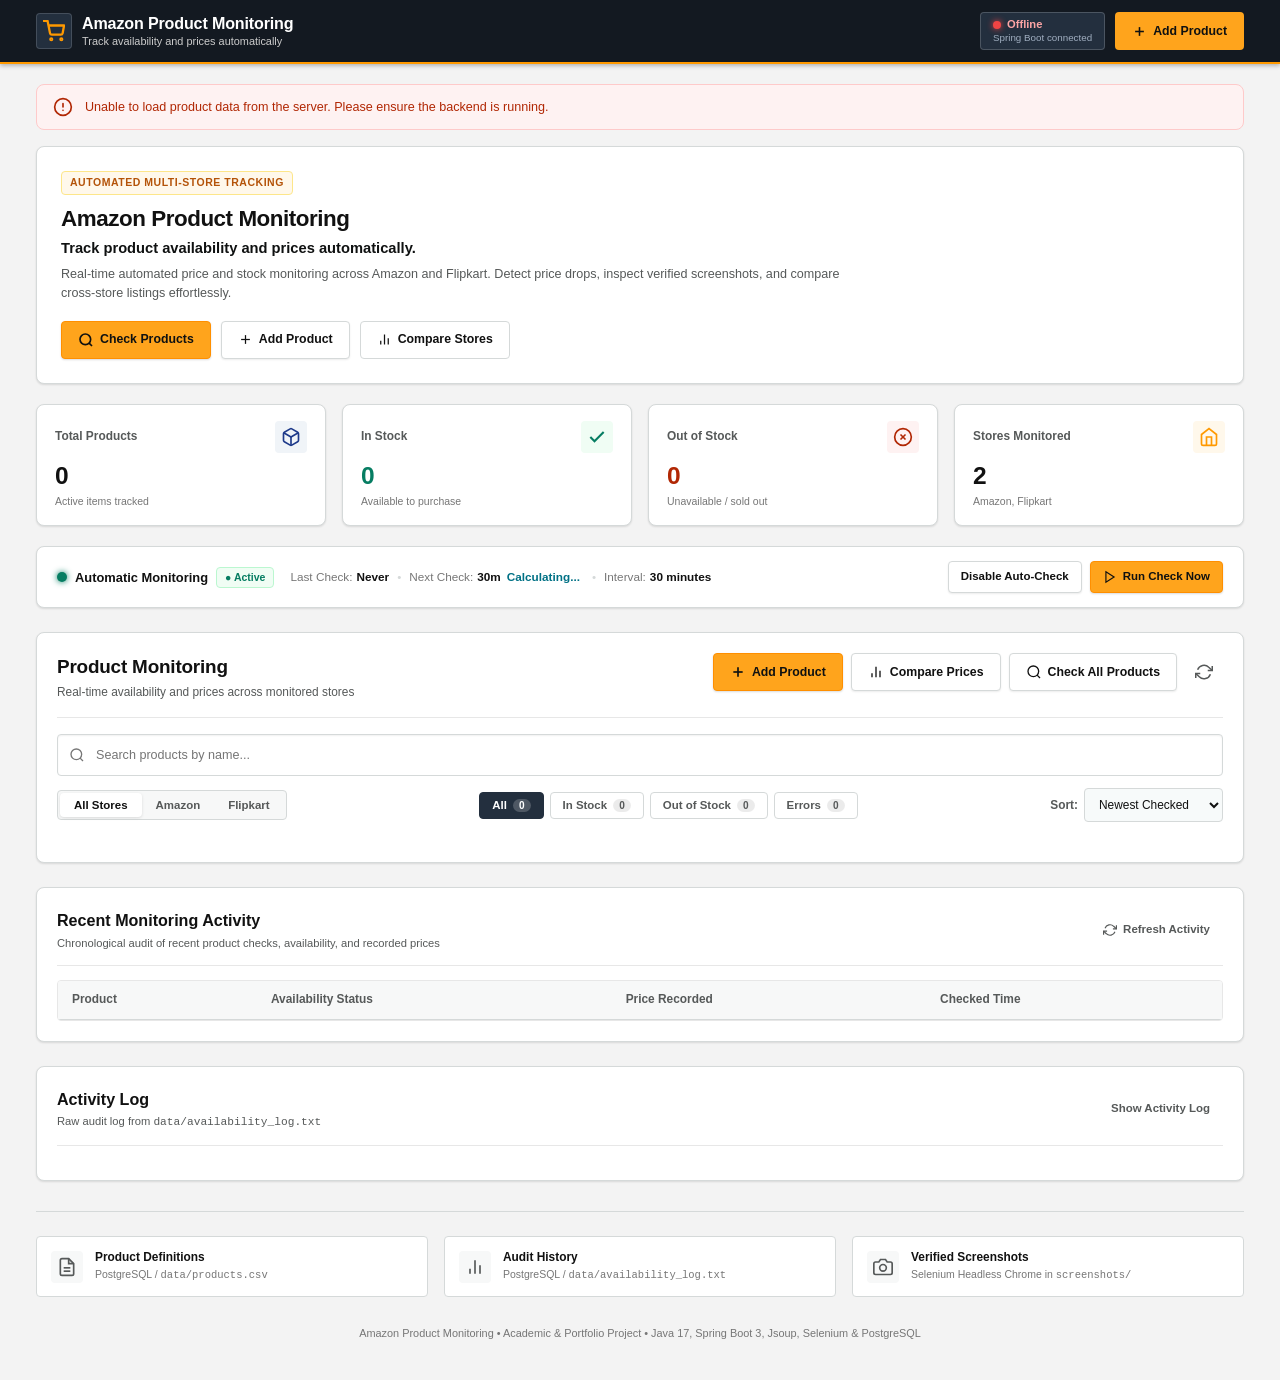
==== commit 913ee62d: "Add Docker deployment configu" ====
--- a/src/main/resources/static/index.html
+++ b/src/main/resources/static/index.html
@@ -4,48 +4,56 @@
 <head>
     <meta charset="UTF-8">
     <meta name="viewport" content="width=device-width, initial-scale=1.0">
-    <title>Amazon Product Monitoring</title>
+    <title>Amazon Product Monitoring | Availability &amp; Price Tracker</title>
+    <meta name="description" content="Track product availability and prices automatically across Amazon and Flipkart with instant check controls and historical auditing.">
     <link rel="stylesheet" href="style.css">
 </head>
 
 <body>
 
-<header class="navbar">
+<!-- Amazon-Style Top Navigation Bar -->
+<header class="navbar" role="banner">
     <div class="header-container">
         <div class="brand">
-            <div class="brand-icon">
-                <svg width="24" height="24" viewBox="0 0 24 24" fill="none" stroke="currentColor" stroke-width="2" stroke-linecap="round" stroke-linejoin="round">
+            <div class="brand-icon" aria-hidden="true">
+                <svg width="22" height="22" viewBox="0 0 24 24" fill="none" stroke="currentColor" stroke-width="2.5" stroke-linecap="round" stroke-linejoin="round">
                     <circle cx="9" cy="21" r="1"></circle>
                     <circle cx="20" cy="21" r="1"></circle>
                     <path d="M1 1h4l2.68 13.39a2 2 0 0 0 2 1.61h9.72a2 2 0 0 0 2-1.61L23 6H6"></path>
                 </svg>
             </div>
-            <div>
+            <div class="brand-text">
                 <h1 class="brand-title">Amazon Product Monitoring</h1>
-                <p class="brand-subtitle">Track availability and prices automatically</p>
+                <span class="brand-subtitle">Track availability and prices automatically</span>
             </div>
         </div>
 
         <div class="header-actions">
-            <button id="apiConfigBtn" class="btn btn-api-config" title="Configure Cloud Backend API URL">
-                <svg width="14" height="14" viewBox="0 0 24 24" fill="none" stroke="currentColor" stroke-width="2" stroke-linecap="round" stroke-linejoin="round">
-                    <circle cx="12" cy="12" r="3"></circle>
-                    <path d="M19.4 15a1.65 1.65 0 0 0 .33 1.82l.06.06a2 2 0 0 1 0 2.83 2 2 0 0 1-2.83 0l-.06-.06a1.65 1.65 0 0 0-1.82-.33 1.65 1.65 0 0 0-1 1.51V21a2 2 0 0 1-2 2 2 2 0 0 1-2-2v-.09A1.65 1.65 0 0 0 9 19.4a1.65 1.65 0 0 0-1.82.33l-.06.06a2 2 0 0 1-2.83 0 2 2 0 0 1 0-2.83l.06-.06a1.65 1.65 0 0 0 .33-1.82 1.65 1.65 0 0 0-1.51-1H3a2 2 0 0 1-2-2 2 2 0 0 1 2-2h.09A1.65 1.65 0 0 0 4.6 9a1.65 1.65 0 0 0-.33-1.82l-.06-.06a2 2 0 0 1 0-2.83 2 2 0 0 1 2.83 0l.06.06a1.65 1.65 0 0 0 1.82.33H9a1.65 1.65 0 0 0 1-1.51V3a2 2 0 0 1 2-2 2 2 0 0 1 2 2v.09a1.65 1.65 0 0 0 1 1.51 1.65 1.65 0 0 0 1.82-.33l.06-.06a2 2 0 0 1 2.83 0 2 2 0 0 1 0 2.83l-.06.06a1.65 1.65 0 0 0-.33 1.82V9a1.65 1.65 0 0 0 1.51 1H21a2 2 0 0 1 2 2 2 2 0 0 1-2 2h-.09a1.65 1.65 0 0 0-1.51 1z"></path>
-                </svg>
-                <span id="apiEndpointBadge">API: Local</span>
-            </button>
-            <div id="status" class="status ready">
-                <span class="status-indicator"></span>
-                <span id="statusText">Ready</span>
-            </div>
+            <!-- Redesigned API Connection Indicator -->
+            <button id="apiConfigBtn" class="api-status-badge" title="Click to configure Spring Boot Cloud Backend URL" aria-label="Backend API Connection Status">
+                <span id="status" class="status ready">
+                    <span class="status-indicator"></span>
+                    <span id="statusText" class="status-text-main">API Connected</span>
+                </span>
+                <span id="apiEndpointBadge" class="api-endpoint-text">Spring Boot connected</span>
+            </button>
+
+            <!-- Quick Header Action (Add Product) -->
+            <button class="btn btn-header-add" onclick="document.getElementById('addProductButton').click()" title="Add a product to track" aria-label="Add product">
+                <svg width="15" height="15" viewBox="0 0 24 24" fill="none" stroke="currentColor" stroke-width="2.5">
+                    <line x1="12" y1="5" x2="12" y2="19"></line>
+                    <line x1="5" y1="12" x2="19" y2="12"></line>
+                </svg>
+                <span>Add Product</span>
+            </button>
         </div>
     </div>
 </header>
 
-<main class="container">
+<main class="container" role="main">
 
     <!-- Error Banner -->
-    <div id="errorBanner" class="alert alert-danger hidden">
+    <div id="errorBanner" class="alert alert-danger hidden" role="alert">
         <svg width="20" height="20" viewBox="0 0 24 24" fill="none" stroke="currentColor" stroke-width="2" stroke-linecap="round" stroke-linejoin="round">
             <circle cx="12" cy="12" r="10"></circle>
             <line x1="12" y1="8" x2="12" y2="12"></line>
@@ -54,237 +62,254 @@
         <span id="errorMessage">Unable to connect to the backend service. Please ensure the server is running.</span>
     </div>
 
-    <!-- Summary KPI Cards -->
-    <section class="summary-grid" aria-label="Summary Statistics">
-        <div class="stat-card">
-            <div class="stat-icon stat-icon-blue">
-                <svg width="22" height="22" viewBox="0 0 24 24" fill="none" stroke="currentColor" stroke-width="2" stroke-linecap="round" stroke-linejoin="round">
-                    <path d="M21 16V8a2 2 0 0 0-1-1.73l-7-4a2 2 0 0 0-2 0l-7 4A2 2 0 0 0 3 8v8a2 2 0 0 0 1 1.73l7 4a2 2 0 0 0 2 0l7-4A2 2 0 0 0 21 16z"></path>
-                    <polyline points="3.27 6.96 12 12.01 20.73 6.96"></polyline>
-                    <line x1="12" y1="22.08" x2="12" y2="12"></line>
-                </svg>
-            </div>
-            <div class="stat-content">
-                <span class="stat-label">Total Products</span>
-                <span id="statTotal" class="stat-value">0</span>
-            </div>
-        </div>
-
-        <div class="stat-card">
-            <div class="stat-icon stat-icon-green">
-                <svg width="22" height="22" viewBox="0 0 24 24" fill="none" stroke="currentColor" stroke-width="2" stroke-linecap="round" stroke-linejoin="round">
-                    <path d="M22 11.08V12a10 10 0 1 1-5.93-9.14"></path>
-                    <polyline points="22 4 12 14.01 9 11.01"></polyline>
-                </svg>
-            </div>
-            <div class="stat-content">
-                <span class="stat-label">In Stock</span>
-                <span id="statInStock" class="stat-value">0</span>
-            </div>
-        </div>
-
-        <div class="stat-card">
-            <div class="stat-icon stat-icon-red">
-                <svg width="22" height="22" viewBox="0 0 24 24" fill="none" stroke="currentColor" stroke-width="2" stroke-linecap="round" stroke-linejoin="round">
-                    <circle cx="12" cy="12" r="10"></circle>
-                    <line x1="15" y1="9" x2="9" y2="15"></line>
-                    <line x1="9" y1="9" x2="15" y2="15"></line>
-                </svg>
-            </div>
-            <div class="stat-content">
-                <span class="stat-label">Out of Stock</span>
-                <span id="statOutOfStock" class="stat-value">0</span>
-            </div>
-        </div>
-
-        <div class="stat-card">
-            <div class="stat-icon stat-icon-cyan">
-                <svg width="22" height="22" viewBox="0 0 24 24" fill="none" stroke="currentColor" stroke-width="2" stroke-linecap="round" stroke-linejoin="round">
-                    <path d="M3 9l9-7 9 7v11a2 2 0 0 1-2 2H5a2 2 0 0 1-2-2z"></path>
-                    <polyline points="9 22 9 12 15 12 15 22"></polyline>
-                </svg>
-            </div>
-            <div class="stat-content">
-                <span class="stat-label">Stores Monitored</span>
-                <span id="statStoresMonitored" class="stat-value">2</span>
-                <span id="statStoresList" class="stat-subtext">Amazon, Flipkart</span>
-            </div>
-        </div>
-
-        <div class="stat-card">
-            <div class="stat-icon stat-icon-purple">
-                <svg width="22" height="22" viewBox="0 0 24 24" fill="none" stroke="currentColor" stroke-width="2" stroke-linecap="round" stroke-linejoin="round">
-                    <circle cx="12" cy="12" r="10"></circle>
-                    <polyline points="12 6 12 12 16 14"></polyline>
-                </svg>
-            </div>
-            <div class="stat-content">
-                <span class="stat-label">Last Check</span>
-                <span id="statLastCheck" class="stat-value stat-value-time">Never</span>
-            </div>
-        </div>
-
-        <div class="stat-card">
-            <div class="stat-icon stat-icon-amber">
-                <svg width="22" height="22" viewBox="0 0 24 24" fill="none" stroke="currentColor" stroke-width="2" stroke-linecap="round" stroke-linejoin="round">
-                    <circle cx="12" cy="12" r="10"></circle>
-                    <polyline points="12 6 12 12 16 14"></polyline>
-                </svg>
-            </div>
-            <div class="stat-content">
-                <span class="stat-label">Next Check</span>
-                <span id="statNextCheck" class="stat-value stat-value-time">30m</span>
-            </div>
-        </div>
-    </section>
-
-    <!-- Automatic Monitoring Section -->
-    <section class="monitoring-panel" aria-label="Automatic Monitoring Status">
-        <div class="monitoring-content">
-            <div class="monitoring-info-block">
-                <div class="monitoring-icon-wrapper">
-                    <span class="monitoring-pulse-ring"></span>
-                    <svg width="22" height="22" viewBox="0 0 24 24" fill="none" stroke="currentColor" stroke-width="2" stroke-linecap="round" stroke-linejoin="round">
-                        <circle cx="12" cy="12" r="10"></circle>
-                        <polyline points="12 6 12 12 16 14"></polyline>
-                    </svg>
-                </div>
-                <div>
-                    <div class="monitoring-heading-row">
-                        <h3 class="monitoring-title">Automatic Monitoring</h3>
-                        <span id="autoMonitoringBadge" class="badge badge-auto-enabled">● Enabled</span>
-                    </div>
-                    <p class="monitoring-subtitle">
-                        Periodic background checks active every <strong id="autoIntervalText">30 minutes</strong>
-                    </p>
-                </div>
-            </div>
-
-            <div class="monitoring-action-block">
-                <div class="next-check-box">
-                    <span class="next-check-label">Next check:</span>
-                    <span id="nextCheckCountdown" class="next-check-val">30 minutes</span>
-                    <span id="nextCheckDetail" class="next-check-detail"></span>
-                </div>
-
-                <button id="toggleSchedulerBtn" class="btn btn-outline btn-sm" title="Toggle automatic background monitoring">
-                    <span id="toggleSchedulerText">Disable Auto-Check</span>
+    <!-- 1. Hero Section (Compact & Professional) -->
+    <section class="hero-card" aria-label="Project Overview">
+        <div class="hero-left">
+            <div class="hero-badge">Automated Multi-Store Tracking</div>
+            <h2 class="hero-heading">Amazon Product Monitoring</h2>
+            <p class="hero-tagline">Track product availability and prices automatically.</p>
+            <p class="hero-description">
+                Real-time automated price and stock monitoring across Amazon and Flipkart. Detect price drops, inspect verified screenshots, and compare cross-store listings effortlessly.
+            </p>
+            <div class="hero-buttons">
+                <button id="heroCheckButton" class="btn btn-primary" onclick="document.getElementById('checkButton').click()" title="Check all monitored products now">
+                    <svg class="btn-icon" width="16" height="16" viewBox="0 0 24 24" fill="none" stroke="currentColor" stroke-width="2.5">
+                        <circle cx="11" cy="11" r="8"></circle>
+                        <line x1="21" y1="21" x2="16.65" y2="16.65"></line>
+                    </svg>
+                    <span>Check Products</span>
                 </button>
-
-                <button id="runCheckNowButton" class="btn btn-primary btn-run-now" title="Trigger an immediate Amazon check">
-                    <svg class="btn-icon" width="16" height="16" viewBox="0 0 24 24" fill="none" stroke="currentColor" stroke-width="2" stroke-linecap="round" stroke-linejoin="round">
-                        <polygon points="5 3 19 12 5 21 5 3"></polygon>
-                    </svg>
-                    <span id="runCheckNowText">Run Check Now</span>
-                </button>
-            </div>
-        </div>
-    </section>
-
-    <!-- Main Section -->
-    <section class="panel">
-        <div class="panel-header">
-            <div>
-                <h2 class="panel-title">Product Monitoring</h2>
-                <p class="panel-subtitle">Real-time availability and pricing from monitored Amazon products</p>
-            </div>
-
-            <div class="panel-actions">
-                <button id="addProductButton" class="btn btn-primary" title="Add a new product to monitor">
-                    <svg class="btn-icon" width="16" height="16" viewBox="0 0 24 24" fill="none" stroke="currentColor" stroke-width="2.5" stroke-linecap="round" stroke-linejoin="round">
+                <button class="btn btn-secondary" onclick="document.getElementById('addProductButton').click()" title="Add product by link, name, or image">
+                    <svg class="btn-icon" width="15" height="15" viewBox="0 0 24 24" fill="none" stroke="currentColor" stroke-width="2">
                         <line x1="12" y1="5" x2="12" y2="19"></line>
                         <line x1="5" y1="12" x2="19" y2="12"></line>
                     </svg>
                     <span>Add Product</span>
                 </button>
-
-                <button id="comparePricesBtn" class="btn btn-outline" title="Compare prices across Amazon and Flipkart">
-                    <svg class="btn-icon" width="16" height="16" viewBox="0 0 24 24" fill="none" stroke="currentColor" stroke-width="2" stroke-linecap="round" stroke-linejoin="round">
+                <button class="btn btn-outline" onclick="document.getElementById('comparePricesBtn').click()" title="Compare prices across Amazon and Flipkart">
+                    <svg class="btn-icon" width="15" height="15" viewBox="0 0 24 24" fill="none" stroke="currentColor" stroke-width="2">
                         <line x1="18" y1="20" x2="18" y2="10"></line>
                         <line x1="12" y1="20" x2="12" y2="4"></line>
                         <line x1="6" y1="20" x2="6" y2="14"></line>
                     </svg>
+                    <span>Compare Stores</span>
+                </button>
+            </div>
+        </div>
+    </section>
+
+    <!-- 2. Monitoring Summary (Four Clean KPI Cards) -->
+    <section class="summary-section" aria-label="Monitoring Statistics">
+        <div class="summary-grid">
+            <div class="stat-card">
+                <div class="stat-header">
+                    <span class="stat-label">Total Products</span>
+                    <div class="stat-icon stat-icon-navy">
+                        <svg width="20" height="20" viewBox="0 0 24 24" fill="none" stroke="currentColor" stroke-width="2">
+                            <path d="M21 16V8a2 2 0 0 0-1-1.73l-7-4a2 2 0 0 0-2 0l-7 4A2 2 0 0 0 3 8v8a2 2 0 0 0 1 1.73l7 4a2 2 0 0 0 2 0l7-4A2 2 0 0 0 21 16z"></path>
+                            <polyline points="3.27 6.96 12 12.01 20.73 6.96"></polyline>
+                            <line x1="12" y1="22.08" x2="12" y2="12"></line>
+                        </svg>
+                    </div>
+                </div>
+                <div class="stat-body">
+                    <span id="statTotal" class="stat-value">0</span>
+                    <span class="stat-subtext">Active items tracked</span>
+                </div>
+            </div>
+
+            <div class="stat-card">
+                <div class="stat-header">
+                    <span class="stat-label">In Stock</span>
+                    <div class="stat-icon stat-icon-green">
+                        <svg width="20" height="20" viewBox="0 0 24 24" fill="none" stroke="currentColor" stroke-width="2.5">
+                            <polyline points="20 6 9 17 4 12"></polyline>
+                        </svg>
+                    </div>
+                </div>
+                <div class="stat-body">
+                    <span id="statInStock" class="stat-value stat-value-green">0</span>
+                    <span class="stat-subtext">Available to purchase</span>
+                </div>
+            </div>
+
+            <div class="stat-card">
+                <div class="stat-header">
+                    <span class="stat-label">Out of Stock</span>
+                    <div class="stat-icon stat-icon-red">
+                        <svg width="20" height="20" viewBox="0 0 24 24" fill="none" stroke="currentColor" stroke-width="2">
+                            <circle cx="12" cy="12" r="10"></circle>
+                            <line x1="15" y1="9" x2="9" y2="15"></line>
+                            <line x1="9" y1="9" x2="15" y2="15"></line>
+                        </svg>
+                    </div>
+                </div>
+                <div class="stat-body">
+                    <span id="statOutOfStock" class="stat-value stat-value-red">0</span>
+                    <span class="stat-subtext">Unavailable / sold out</span>
+                </div>
+            </div>
+
+            <div class="stat-card">
+                <div class="stat-header">
+                    <span class="stat-label">Stores Monitored</span>
+                    <div class="stat-icon stat-icon-orange">
+                        <svg width="20" height="20" viewBox="0 0 24 24" fill="none" stroke="currentColor" stroke-width="2">
+                            <path d="M3 9l9-7 9 7v11a2 2 0 0 1-2 2H5a2 2 0 0 1-2-2z"></path>
+                            <polyline points="9 22 9 12 15 12 15 22"></polyline>
+                        </svg>
+                    </div>
+                </div>
+                <div class="stat-body">
+                    <span id="statStoresMonitored" class="stat-value">2</span>
+                    <span id="statStoresList" class="stat-subtext">Amazon, Flipkart</span>
+                </div>
+            </div>
+        </div>
+    </section>
+
+    <!-- 3. Automatic Monitoring Section (Clean, Compact Status Row) -->
+    <section class="monitoring-bar" aria-label="Automatic Monitoring Status">
+        <div class="monitoring-bar-left">
+            <div class="monitoring-status-pill">
+                <span class="pulse-indicator"></span>
+                <span class="monitoring-bar-label">Automatic Monitoring</span>
+                <span id="autoMonitoringBadge" class="badge badge-auto-enabled">● Active</span>
+            </div>
+            <div class="monitoring-meta-group">
+                <div class="meta-item">
+                    <span class="meta-label">Last Check:</span>
+                    <strong id="statLastCheck" class="meta-value">Never</strong>
+                </div>
+                <span class="meta-separator" aria-hidden="true">&bull;</span>
+                <div class="meta-item">
+                    <span class="meta-label">Next Check:</span>
+                    <strong id="statNextCheck" class="meta-value">30m</strong>
+                    <span id="nextCheckCountdown" class="meta-countdown">(30 minutes)</span>
+                    <span id="nextCheckDetail" class="meta-detail"></span>
+                </div>
+                <span class="meta-separator" aria-hidden="true">&bull;</span>
+                <div class="meta-item">
+                    <span class="meta-label">Interval:</span>
+                    <strong id="autoIntervalText" class="meta-value">30 minutes</strong>
+                </div>
+            </div>
+        </div>
+
+        <div class="monitoring-bar-actions">
+            <button id="toggleSchedulerBtn" class="btn btn-secondary btn-sm" title="Enable or disable background automatic checking">
+                <span id="toggleSchedulerText">Disable Auto-Check</span>
+            </button>
+            <button id="runCheckNowButton" class="btn btn-primary btn-sm btn-run-now" title="Trigger an immediate check">
+                <svg class="btn-icon" width="14" height="14" viewBox="0 0 24 24" fill="none" stroke="currentColor" stroke-width="2">
+                    <polygon points="5 3 19 12 5 21 5 3"></polygon>
+                </svg>
+                <span id="runCheckNowText">Run Check Now</span>
+            </button>
+        </div>
+    </section>
+
+    <!-- 4. Product Monitoring Section (Main Focus) -->
+    <section class="products-section" aria-label="Monitored Products List">
+        <div class="section-header">
+            <div>
+                <h2 class="section-title">Product Monitoring</h2>
+                <p class="section-subtitle">Real-time availability and prices across monitored stores</p>
+            </div>
+
+            <div class="section-actions">
+                <button id="addProductButton" class="btn btn-primary" title="Add a new product to monitor">
+                    <svg class="btn-icon" width="16" height="16" viewBox="0 0 24 24" fill="none" stroke="currentColor" stroke-width="2.5">
+                        <line x1="12" y1="5" x2="12" y2="19"></line>
+                        <line x1="5" y1="12" x2="19" y2="12"></line>
+                    </svg>
+                    <span>Add Product</span>
+                </button>
+
+                <button id="comparePricesBtn" class="btn btn-secondary" title="Compare prices across Amazon and Flipkart">
+                    <svg class="btn-icon" width="16" height="16" viewBox="0 0 24 24" fill="none" stroke="currentColor" stroke-width="2">
+                        <line x1="18" y1="20" x2="18" y2="10"></line>
+                        <line x1="12" y1="20" x2="12" y2="4"></line>
+                        <line x1="6" y1="20" x2="6" y2="14"></line>
+                    </svg>
                     <span>Compare Prices</span>
                 </button>
 
-                <button id="checkButton" class="btn btn-outline">
-                    <svg class="btn-icon" width="16" height="16" viewBox="0 0 24 24" fill="none" stroke="currentColor" stroke-width="2" stroke-linecap="round" stroke-linejoin="round">
+                <button id="checkButton" class="btn btn-secondary" title="Scan and check all active products">
+                    <svg class="btn-icon" width="16" height="16" viewBox="0 0 24 24" fill="none" stroke="currentColor" stroke-width="2">
                         <circle cx="11" cy="11" r="8"></circle>
                         <line x1="21" y1="21" x2="16.65" y2="16.65"></line>
                     </svg>
                     <span id="checkButtonText">Check All Products</span>
                 </button>
 
-                <button id="refreshButton" class="btn btn-secondary" title="Reload latest data">
-                    <svg class="btn-icon" width="16" height="16" viewBox="0 0 24 24" fill="none" stroke="currentColor" stroke-width="2" stroke-linecap="round" stroke-linejoin="round">
+                <button id="refreshButton" class="btn btn-ghost btn-icon-only" title="Reload latest data" aria-label="Refresh data">
+                    <svg width="18" height="18" viewBox="0 0 24 24" fill="none" stroke="currentColor" stroke-width="2">
                         <polyline points="23 4 23 10 17 10"></polyline>
                         <polyline points="1 20 1 14 7 14"></polyline>
                         <path d="M3.51 9a9 9 0 0 1 14.85-3.36L23 10M1 14l4.64 4.36A9 9 0 0 0 20.49 15"></path>
                     </svg>
-                    <span>Refresh</span>
                 </button>
             </div>
         </div>
 
-        <!-- Controls Toolbar: Search, Store Filter, Status Filter, Sort (Features 2, 3, 4 & Phase 9) -->
-        <div class="panel-toolbar">
-            <div class="search-box">
-                <svg class="search-icon" width="16" height="16" viewBox="0 0 24 24" fill="none" stroke="currentColor" stroke-width="2">
+        <!-- Clean Controls Toolbar: Search, Store Filter, Status Filter, Sort -->
+        <div class="filter-toolbar">
+            <div class="search-field-container">
+                <svg class="search-field-icon" width="16" height="16" viewBox="0 0 24 24" fill="none" stroke="currentColor" stroke-width="2">
                     <circle cx="11" cy="11" r="8"></circle>
                     <line x1="21" y1="21" x2="16.65" y2="16.65"></line>
                 </svg>
-                <input type="text" id="searchInput" class="search-input" placeholder="Search products by name..." aria-label="Search products" autocomplete="off" />
+                <input type="text" id="searchInput" class="search-field-input" placeholder="Search products by name..." aria-label="Search products" autocomplete="off" />
                 <button id="clearSearchButton" class="btn-clear-search hidden" aria-label="Clear search" title="Clear search">&times;</button>
             </div>
 
-            <!-- Store Filter Pills (Phase 9) -->
-            <div class="store-filter-pills" role="tablist" aria-label="Filter products by store">
-                <button class="store-pill active" data-store="all" role="tab" aria-selected="true">
-                    All Stores
-                </button>
-                <button class="store-pill store-pill-amazon" data-store="AMAZON" role="tab" aria-selected="false">
-                    Amazon
-                </button>
-                <button class="store-pill store-pill-flipkart" data-store="FLIPKART" role="tab" aria-selected="false">
-                    Flipkart
-                </button>
-            </div>
-
-            <div class="filter-pills" role="tablist" aria-label="Filter products">
-                <button class="filter-pill active" data-filter="all" role="tab" aria-selected="true">
-                    All <span class="pill-count" id="countFilterAll">0</span>
-                </button>
-                <button class="filter-pill" data-filter="instock" role="tab" aria-selected="false">
-                    In Stock <span class="pill-count" id="countFilterInStock">0</span>
-                </button>
-                <button class="filter-pill" data-filter="outofstock" role="tab" aria-selected="false">
-                    Out of Stock <span class="pill-count" id="countFilterOutOfStock">0</span>
-                </button>
-                <button class="filter-pill" data-filter="errors" role="tab" aria-selected="false">
-                    Errors <span class="pill-count" id="countFilterErrors">0</span>
-                </button>
-            </div>
-
-            <div class="sort-box">
-                <label for="sortSelect" class="sort-label">Sort:</label>
-                <select id="sortSelect" class="sort-select" aria-label="Sort products">
-                    <option value="time-desc" selected>Newest Checked</option>
-                    <option value="time-asc">Oldest Checked</option>
-                    <option value="newest-added">Newest Added</option>
-                    <option value="price-asc">Price: Low to High</option>
-                    <option value="price-desc">Price: High to Low</option>
-                    <option value="name-asc">Name (A-Z)</option>
-                    <option value="name-desc">Name (Z-A)</option>
-                </select>
+            <div class="toolbar-controls-group">
+                <!-- Store Filter Pills -->
+                <div class="store-pills-group" role="tablist" aria-label="Filter products by store">
+                    <button class="store-pill active" data-store="all" role="tab" aria-selected="true">All Stores</button>
+                    <button class="store-pill store-pill-amazon" data-store="AMAZON" role="tab" aria-selected="false">Amazon</button>
+                    <button class="store-pill store-pill-flipkart" data-store="FLIPKART" role="tab" aria-selected="false">Flipkart</button>
+                </div>
+
+                <!-- Status Filter Pills -->
+                <div class="status-pills-group" role="tablist" aria-label="Filter by availability status">
+                    <button class="filter-pill active" data-filter="all" role="tab" aria-selected="true">
+                        All <span class="pill-count" id="countFilterAll">0</span>
+                    </button>
+                    <button class="filter-pill" data-filter="instock" role="tab" aria-selected="false">
+                        In Stock <span class="pill-count" id="countFilterInStock">0</span>
+                    </button>
+                    <button class="filter-pill" data-filter="outofstock" role="tab" aria-selected="false">
+                        Out of Stock <span class="pill-count" id="countFilterOutOfStock">0</span>
+                    </button>
+                    <button class="filter-pill" data-filter="errors" role="tab" aria-selected="false">
+                        Errors <span class="pill-count" id="countFilterErrors">0</span>
+                    </button>
+                </div>
+
+                <!-- Sort Control -->
+                <div class="sort-control">
+                    <label for="sortSelect" class="sort-label">Sort:</label>
+                    <select id="sortSelect" class="sort-select" aria-label="Sort products">
+                        <option value="time-desc" selected>Newest Checked</option>
+                        <option value="time-asc">Oldest Checked</option>
+                        <option value="newest-added">Newest Added</option>
+                        <option value="price-asc">Price: Low to High</option>
+                        <option value="price-desc">Price: High to Low</option>
+                        <option value="name-asc">Name (A-Z)</option>
+                        <option value="name-desc">Name (Z-A)</option>
+                    </select>
+                </div>
             </div>
         </div>
 
         <!-- In-Progress Checking Notice -->
-        <div id="checkingNotice" class="checking-banner hidden">
+        <div id="checkingNotice" class="checking-banner hidden" role="status" aria-live="polite">
             <div class="spinner"></div>
             <div>
-                <strong>Checking Amazon products...</strong>
-                <p>Scraping availability and current prices from Amazon. This may take a few moments.</p>
+                <strong>Checking monitored products...</strong>
+                <p>Scraping availability and current prices. This may take a few moments.</p>
             </div>
         </div>
 
@@ -296,11 +321,11 @@
         </div>
 
         <!-- Product Cards Grid -->
-        <div id="productGrid" class="product-grid">
+        <div id="productGrid" class="product-grid" aria-label="Products">
             <!-- Dynamically populated from real products -->
         </div>
 
-        <!-- Search / Filter No Match Empty State -->
+        <!-- No Matching Search Results -->
         <div id="noSearchMatch" class="empty-state hidden">
             <div class="empty-state-icon">
                 <svg width="40" height="40" viewBox="0 0 24 24" fill="none" stroke="currentColor" stroke-width="1.5">
@@ -314,7 +339,7 @@
             <button id="resetFiltersButton" class="btn btn-secondary btn-sm">Reset Filters</button>
         </div>
 
-        <!-- Empty State -->
+        <!-- Empty State (No Products Added Yet) -->
         <div id="emptyState" class="empty-state hidden">
             <div class="empty-state-icon">
                 <svg width="48" height="48" viewBox="0 0 24 24" fill="none" stroke="currentColor" stroke-width="1.5" stroke-linecap="round" stroke-linejoin="round">
@@ -323,20 +348,20 @@
                     <path d="M16 10a4 4 0 0 1-8 0"></path>
                 </svg>
             </div>
-            <h3 class="empty-state-title">No availability results yet</h3>
-            <p class="empty-state-text">Run your first product check to inspect product availability and prices.</p>
-            <button class="btn btn-primary" onclick="document.getElementById('checkButton').click()">
-                Start First Check
+            <h3 class="empty-state-title">No products monitored yet</h3>
+            <p class="empty-state-text">Add your first product to begin automatic availability and price tracking.</p>
+            <button class="btn btn-primary" onclick="document.getElementById('addProductButton').click()">
+                Add Your First Product
             </button>
         </div>
     </section>
 
-    <!-- Global Monitoring History Section (Feature 6) -->
+    <!-- 5. Recent Monitoring Activity Table -->
     <section class="card history-section" aria-label="Global Monitoring History">
         <div class="card-header">
             <div>
                 <h3 class="card-title">Recent Monitoring Activity</h3>
-                <p class="card-subtitle">Chronological audit of recent product checks, availability, and prices from Amazon</p>
+                <p class="card-subtitle">Chronological audit of recent product checks, availability, and recorded prices</p>
             </div>
             <button id="refreshHistoryBtn" class="btn btn-ghost btn-sm" title="Refresh recent activity">
                 <svg width="14" height="14" viewBox="0 0 24 24" fill="none" stroke="currentColor" stroke-width="2">
@@ -368,7 +393,7 @@
         </div>
     </section>
 
-    <!-- Activity Log Section (Preserving existing log display, collapsed by default) -->
+    <!-- 6. Collapsible Raw Activity Log Drawer -->
     <section class="card log-card">
         <div class="card-header">
             <div>
@@ -383,54 +408,59 @@
         </div>
     </section>
 
-    <!-- Info Grid -->
-    <section class="info-grid">
-        <div class="info-card">
-            <div class="info-icon">
-                <svg width="22" height="22" viewBox="0 0 24 24" fill="none" stroke="currentColor" stroke-width="2" stroke-linecap="round" stroke-linejoin="round">
-                    <path d="M14 2H6a2 2 0 0 0-2 2v16a2 2 0 0 0 2 2h12a2 2 0 0 0 2-2V8z"></path>
-                    <polyline points="14 2 14 8 20 8"></polyline>
-                    <line x1="16" y1="13" x2="8" y2="13"></line>
-                    <line x1="16" y1="17" x2="8" y2="17"></line>
-                </svg>
-            </div>
-            <div class="info-text">
-                <h4>Product Source</h4>
-                <p>data/products.csv</p>
-            </div>
-        </div>
-
-        <div class="info-card">
-            <div class="info-icon">
-                <svg width="22" height="22" viewBox="0 0 24 24" fill="none" stroke="currentColor" stroke-width="2" stroke-linecap="round" stroke-linejoin="round">
-                    <line x1="18" y1="20" x2="18" y2="10"></line>
-                    <line x1="12" y1="20" x2="12" y2="4"></line>
-                    <line x1="6" y1="20" x2="6" y2="14"></line>
-                </svg>
-            </div>
-            <div class="info-text">
-                <h4>Results Log</h4>
-                <p>data/availability_log.txt</p>
-            </div>
-        </div>
-
-        <div class="info-card">
-            <div class="info-icon">
-                <svg width="22" height="22" viewBox="0 0 24 24" fill="none" stroke="currentColor" stroke-width="2" stroke-linecap="round" stroke-linejoin="round">
-                    <path d="M23 19a2 2 0 0 1-2 2H3a2 2 0 0 1-2-2V8a2 2 0 0 1 2-2h4l2-3h6l2 3h4a2 2 0 0 1 2 2z"></path>
-                    <circle cx="12" cy="13" r="4"></circle>
-                </svg>
-            </div>
-            <div class="info-text">
-                <h4>Screenshots</h4>
-                <p>screenshots/</p>
-            </div>
-        </div>
-    </section>
+    <!-- 7. Architecture / Project Info Cards -->
+    <footer class="info-footer">
+        <div class="info-grid">
+            <div class="info-card">
+                <div class="info-icon">
+                    <svg width="20" height="20" viewBox="0 0 24 24" fill="none" stroke="currentColor" stroke-width="2">
+                        <path d="M14 2H6a2 2 0 0 0-2 2v16a2 2 0 0 0 2 2h12a2 2 0 0 0 2-2V8z"></path>
+                        <polyline points="14 2 14 8 20 8"></polyline>
+                        <line x1="16" y1="13" x2="8" y2="13"></line>
+                        <line x1="16" y1="17" x2="8" y2="17"></line>
+                    </svg>
+                </div>
+                <div class="info-text">
+                    <h4>Product Definitions</h4>
+                    <p>PostgreSQL / <code>data/products.csv</code></p>
+                </div>
+            </div>
+
+            <div class="info-card">
+                <div class="info-icon">
+                    <svg width="20" height="20" viewBox="0 0 24 24" fill="none" stroke="currentColor" stroke-width="2">
+                        <line x1="18" y1="20" x2="18" y2="10"></line>
+                        <line x1="12" y1="20" x2="12" y2="4"></line>
+                        <line x1="6" y1="20" x2="6" y2="14"></line>
+                    </svg>
+                </div>
+                <div class="info-text">
+                    <h4>Audit History</h4>
+                    <p>PostgreSQL / <code>data/availability_log.txt</code></p>
+                </div>
+            </div>
+
+            <div class="info-card">
+                <div class="info-icon">
+                    <svg width="20" height="20" viewBox="0 0 24 24" fill="none" stroke="currentColor" stroke-width="2">
+                        <path d="M23 19a2 2 0 0 1-2 2H3a2 2 0 0 1-2-2V8a2 2 0 0 1 2-2h4l2-3h6l2 3h4a2 2 0 0 1 2 2z"></path>
+                        <circle cx="12" cy="13" r="4"></circle>
+                    </svg>
+                </div>
+                <div class="info-text">
+                    <h4>Verified Screenshots</h4>
+                    <p>Selenium Headless Chrome in <code>screenshots/</code></p>
+                </div>
+            </div>
+        </div>
+        <p class="footer-copyright">
+            Amazon Product Monitoring &bull; Academic &amp; Portfolio Project &bull; Java 17, Spring Boot 3, Jsoup, Selenium &amp; PostgreSQL
+        </p>
+    </footer>
 
 </main>
 
-<!-- Smart Add / Edit Product Modal (Feature 1 & Phase 6) -->
+<!-- Smart Add / Edit Product Modal -->
 <div id="productModal" class="modal hidden" role="dialog" aria-modal="true" aria-labelledby="productModalTitle">
     <div class="modal-backdrop" id="productModalBackdrop"></div>
     <div class="modal-content modal-form smart-modal">
@@ -589,17 +619,17 @@
                 </div>
             </div>
 
-            <!-- Amazon Search Results Area (Used by Name & Image modes) -->
+            <!-- Store Search Results Area (Used by Name & Image modes) -->
             <div id="searchResultsArea" class="search-results-area hidden">
                 <div class="search-results-header">
-                    <h4 class="search-results-title">Amazon Search Results</h4>
+                    <h4 class="search-results-title">Search Results</h4>
                     <span id="searchResultsCount" class="badge badge-ready">0 results</span>
                 </div>
 
                 <!-- Searching Spinner -->
                 <div id="searchSpinner" class="search-loading hidden">
                     <div class="spinner"></div>
-                    <span>Searching Amazon for matching products...</span>
+                    <span>Searching for matching products...</span>
                 </div>
 
                 <!-- Empty Search Results -->
@@ -608,7 +638,7 @@
                         <circle cx="11" cy="11" r="8"></circle>
                         <line x1="21" y1="21" x2="16.65" y2="16.65"></line>
                     </svg>
-                    <p>No products found on Amazon matching your query. Please try different keywords or use direct product link mode.</p>
+                    <p>No products found matching your query. Please try different keywords or use direct product link mode.</p>
                 </div>
 
                 <!-- Search Results Scrollable List -->
@@ -620,7 +650,7 @@
     </div>
 </div>
 
-<!-- Delete Confirmation Modal (Feature 1) -->
+<!-- Delete Confirmation Modal -->
 <div id="deleteModal" class="modal hidden" role="dialog" aria-modal="true" aria-labelledby="deleteModalTitle">
     <div class="modal-backdrop" id="deleteModalBackdrop"></div>
     <div class="modal-content modal-confirm">
@@ -635,7 +665,7 @@
         </div>
         <div class="modal-body">
             <p>Are you sure you want to remove <strong id="deleteProductName">this product</strong> from active monitoring?</p>
-            <p class="modal-subtext">This product will be removed from <code>data/products.csv</code>. Prior check history will remain in logs.</p>
+            <p class="modal-subtext">This product will be removed from database and CSV backups. Past audit history will remain.</p>
         </div>
         <div class="modal-footer">
             <button id="cancelDeleteModalBtn" class="btn btn-secondary btn-sm">Cancel</button>
@@ -644,14 +674,14 @@
     </div>
 </div>
 
-<!-- Price History Modal (Feature 6 / Phase 3) -->
+<!-- Price History Modal with Pure SVG Trend Chart -->
 <div id="historyModal" class="modal hidden" role="dialog" aria-modal="true" aria-labelledby="modalTitle">
     <div class="modal-backdrop" id="modalBackdrop"></div>
     <div class="modal-content">
         <div class="modal-header">
             <div>
-                <h3 id="modalTitle" class="modal-title">Price & Availability History</h3>
-                <p id="modalSubtitle" class="modal-subtitle">Tracking chronological checks from Amazon</p>
+                <h3 id="modalTitle" class="modal-title">Price &amp; Availability History</h3>
+                <p id="modalSubtitle" class="modal-subtitle">Tracking chronological checks from Amazon &amp; Flipkart</p>
             </div>
             <button id="closeModalButton" class="btn btn-ghost btn-sm" aria-label="Close modal">
                 <svg width="20" height="20" viewBox="0 0 24 24" fill="none" stroke="currentColor" stroke-width="2">
@@ -666,14 +696,14 @@
                 <span>Loading price history...</span>
             </div>
 
-            <!-- Interactive Price Trend Chart (Phase 10) -->
+            <!-- Interactive Pure SVG Price Trend Chart -->
             <div id="historyChartContainer" class="history-chart-card hidden">
                 <div class="chart-header">
                     <span class="chart-title">📈 Price Trend</span>
                     <span id="chartRange" class="chart-range"></span>
                 </div>
                 <div class="chart-svg-wrapper">
-                    <svg id="priceTrendSvg" viewBox="0 0 500 160" preserveAspectRatio="none" class="price-trend-svg" role="img" aria-label="Price trend graph"></svg>
+                    <svg id="priceTrendSvg" viewBox="0 0 500 140" preserveAspectRatio="none" class="price-trend-svg" role="img" aria-label="Price trend graph"></svg>
                 </div>
             </div>
 
@@ -702,7 +732,7 @@
     </div>
 </div>
 
-<!-- Cloud API Settings Modal (Phase 8) -->
+<!-- Cloud Backend Settings Modal -->
 <div id="apiSettingsModal" class="modal hidden" role="dialog" aria-modal="true" aria-labelledby="apiSettingsModalTitle">
     <div class="modal-backdrop" id="apiSettingsModalBackdrop"></div>
     <div class="modal-content">
@@ -721,10 +751,10 @@
         <div class="modal-body">
             <div class="form-group">
                 <label for="apiBaseUrlInput" class="form-label">Spring Boot Backend URL</label>
-                <input type="url" id="apiBaseUrlInput" class="form-control" placeholder="e.g., https://amazon-checker-backend.onrender.com (or leave blank for same-origin)">
-                <small class="form-hint">
-                    Leave blank to use current origin (or Vercel proxy rewrite). When frontend is deployed to Vercel and backend is hosted separately on Render, Railway, or AWS, enter the backend URL here.
-                </small>
+                <input type="url" id="apiBaseUrlInput" class="form-input" placeholder="e.g. https://amazon-checker-backend.onrender.com (leave blank for local)">
+                <span class="form-help">
+                    Leave blank when running locally or using Vercel rewrites. When deployed on Render or Railway, enter the full backend URL here.
+                </span>
             </div>
 
             <div id="apiTestResult" class="api-test-result hidden">
@@ -745,7 +775,7 @@
     </div>
 </div>
 
-<!-- Multi-Store Price Comparison Modal (Phase 9) -->
+<!-- Multi-Store Price Comparison Modal -->
 <div id="comparisonModal" class="modal hidden" role="dialog" aria-modal="true" aria-labelledby="comparisonModalTitle">
     <div class="modal-backdrop" id="comparisonModalBackdrop"></div>
     <div class="modal-content smart-modal comparison-modal">
@@ -807,4 +837,4 @@
 <script src="app.js"></script>
 
 </body>
-</html>+</html>
--- a/src/main/resources/static/style.css
+++ b/src/main/resources/static/style.css
@@ -1,52 +1,76 @@
 /* ==========================================================================
-   Amazon Product Monitoring Dashboard - Modern Professional Stylesheet
+   Amazon-Inspired Product Monitoring Dashboard Stylesheet
+   Color Direction:
+   - Primary Header / Dark Accent: #131921 & #232F3E
+   - Page Background: #F3F3F3
+   - Cards & Surfaces: #FFFFFF
+   - Text Primary: #111111
+   - Text Secondary / Meta: #565959
+   - Borders: #D5D9D9
+   - Primary Action / Highlight: #FF9900 (Amazon Orange) & #FFA41C
+   - Status In Stock: #067D62 (Amazon Green)
+   - Price / Out of Stock: #B12704 (Amazon Red)
    ========================================================================== */
 
 :root {
-    --bg-main: #f8fafc;
+    --bg-page: #f3f3f3;
+    --bg-header: #131921;
+    --bg-header-sub: #232f3e;
     --bg-card: #ffffff;
-    --bg-subtle: #f1f5f9;
-    --text-primary: #0f172a;
-    --text-secondary: #475569;
-    --text-muted: #94a3b8;
-    --border-color: #e2e8f0;
-    --border-subtle: #cbd5e1;
-
-    --primary: #2563eb;
-    --primary-hover: #1d4ed8;
-    --primary-active: #1e40af;
-    --primary-light: #eff6ff;
-
-    --success: #16a34a;
-    --success-bg: #f0fdf4;
-    --success-border: #bbf7d0;
-    --success-text: #15803d;
-
-    --danger: #dc2626;
-    --danger-bg: #fef2f2;
-    --danger-border: #fecaca;
-    --danger-text: #b91c1c;
-
-    --warning: #d97706;
+    --bg-subtle: #f7f8f8;
+    --bg-hover: #f7fafa;
+    --bg-active: #edfdff;
+
+    --text-primary: #111111;
+    --text-secondary: #565959;
+    --text-muted: #767676;
+    --text-light: #ffffff;
+
+    --border-color: #d5d9d9;
+    --border-subtle: #e7e7e7;
+    --border-dark: #888c8c;
+
+    /* Amazon Orange Accents & Buttons */
+    --accent-orange: #ff9900;
+    --accent-orange-hover: #fa8900;
+    --btn-primary-bg: #ffa41c;
+    --btn-primary-hover: #fa8900;
+    --btn-primary-active: #e87a00;
+    --btn-primary-border: #ff8f00;
+    --btn-primary-text: #0f1111;
+
+    /* Status Colors */
+    --stock-green: #067d62;
+    --stock-green-bg: #f0fdf4;
+    --stock-green-border: #bbf7d0;
+
+    --price-red: #b12704;
+    --stock-red-bg: #fef2f2;
+    --stock-red-border: #fecaca;
+
+    --warning-amber: #b45309;
     --warning-bg: #fffbeb;
     --warning-border: #fde68a;
-    --warning-text: #b45309;
-
-    --neutral-ready: #0284c7;
-    --neutral-ready-bg: #f0f9ff;
-    --neutral-ready-border: #bae6fd;
-    --neutral-ready-text: #0369a1;
-
-    --shadow-sm: 0 1px 2px 0 rgba(0, 0, 0, 0.05);
-    --shadow-md: 0 4px 6px -1px rgba(0, 0, 0, 0.08), 0 2px 4px -2px rgba(0, 0, 0, 0.06);
-    --shadow-lg: 0 10px 15px -3px rgba(0, 0, 0, 0.08), 0 4px 6px -4px rgba(0, 0, 0, 0.04);
-    --radius-sm: 6px;
-    --radius-md: 10px;
-    --radius-lg: 14px;
+
+    --store-amazon: #ff9900;
+    --store-amazon-bg: #fff8eb;
+    --store-flipkart: #2874f0;
+    --store-flipkart-bg: #eff6ff;
+
+    /* Shadows & Radii */
+    --shadow-sm: 0 1px 2px rgba(15, 17, 17, 0.12);
+    --shadow-md: 0 2px 5px rgba(15, 17, 17, 0.15);
+    --shadow-lg: 0 4px 16px rgba(15, 17, 17, 0.2);
+    --radius-sm: 4px;
+    --radius-md: 8px;
+    --radius-lg: 12px;
     --radius-full: 9999px;
 }
 
-* {
+/* ==========================================================================
+   CSS Reset & Base
+   ========================================================================== */
+*, *::before, *::after {
     box-sizing: border-box;
     margin: 0;
     padding: 0;
@@ -55,200 +79,880 @@
 html, body {
     max-width: 100%;
     overflow-x: hidden;
-}
-
-body {
+    background-color: var(--bg-page);
+    color: var(--text-primary);
     font-family: -apple-system, BlinkMacSystemFont, "Segoe UI", Roboto, Helvetica, Arial, sans-serif;
-    background-color: var(--bg-main);
-    color: var(--text-primary);
+    font-size: 14px;
     line-height: 1.5;
     -webkit-font-smoothing: antialiased;
 }
 
+a {
+    color: #007185;
+    text-decoration: none;
+}
+
+a:hover {
+    color: #c7511f;
+    text-decoration: underline;
+}
+
+button {
+    font-family: inherit;
+    cursor: pointer;
+}
+
+/* Accessible Focus Ring */
+:focus-visible {
+    outline: 2px solid #e77600 !important;
+    outline-offset: 2px !important;
+}
+
+.container {
+    max-width: 1240px;
+    margin: 0 auto;
+    padding: 20px 16px 40px;
+}
+
 /* ==========================================================================
-   Header / Navbar
+   1. Header (Amazon Dark Navy #131921)
    ========================================================================== */
-
 .navbar {
-    background-color: #0f172a;
-    color: #ffffff;
-    border-bottom: 1px solid #1e293b;
+    background-color: var(--bg-header);
+    color: var(--text-light);
+    border-bottom: 2px solid var(--accent-orange);
     position: sticky;
     top: 0;
-    z-index: 50;
-    box-shadow: 0 2px 8px rgba(0, 0, 0, 0.15);
+    z-index: 100;
+    box-shadow: 0 2px 4px rgba(0, 0, 0, 0.25);
 }
 
 .header-container {
     max-width: 1240px;
     margin: 0 auto;
-    padding: 18px 24px;
+    padding: 12px 16px;
     display: flex;
     justify-content: space-between;
     align-items: center;
-    gap: 16px;
+    gap: 12px;
 }
 
 .brand {
     display: flex;
     align-items: center;
-    gap: 14px;
+    gap: 10px;
+    text-decoration: none;
 }
 
 .brand-icon {
-    width: 44px;
-    height: 44px;
-    background: linear-gradient(135deg, #3b82f6, #1d4ed8);
-    border-radius: var(--radius-md);
+    width: 36px;
+    height: 36px;
+    background-color: var(--bg-header-sub);
+    border: 1px solid rgba(255, 255, 255, 0.15);
+    border-radius: var(--radius-sm);
     display: flex;
     align-items: center;
     justify-content: center;
+    color: var(--accent-orange);
+    flex-shrink: 0;
+}
+
+.brand-text {
+    display: flex;
+    flex-direction: column;
+}
+
+.brand-title {
+    font-size: 1.15rem;
+    font-weight: 700;
     color: #ffffff;
-    box-shadow: 0 2px 6px rgba(37, 99, 235, 0.35);
-}
-
-.brand-title {
-    font-size: 1.25rem;
-    font-weight: 700;
-    letter-spacing: -0.02em;
+    line-height: 1.2;
+    letter-spacing: -0.01em;
+}
+
+.brand-subtitle {
+    font-size: 0.78rem;
+    color: #cccccc;
+    line-height: 1.2;
+    margin-top: 2px;
+}
+
+.header-actions {
+    display: flex;
+    align-items: center;
+    gap: 10px;
+}
+
+/* Redesigned API Connection Indicator */
+.api-status-badge {
+    background-color: var(--bg-header-sub);
+    border: 1px solid rgba(255, 255, 255, 0.18);
+    border-radius: var(--radius-sm);
+    padding: 6px 12px;
+    display: flex;
+    flex-direction: column;
+    align-items: flex-start;
     color: #ffffff;
-}
-
-.brand-subtitle {
-    font-size: 0.85rem;
-    color: #94a3b8;
-    margin-top: 2px;
-}
-
-/* Status Indicator */
+    transition: all 0.2s ease;
+    text-align: left;
+}
+
+.api-status-badge:hover {
+    border-color: var(--accent-orange);
+    background-color: #2a384a;
+}
+
+.api-endpoint-text {
+    font-size: 0.7rem;
+    color: #a0aec0;
+    line-height: 1;
+    margin-top: 3px;
+}
+
 .status {
     display: inline-flex;
     align-items: center;
-    gap: 8px;
-    padding: 7px 16px;
-    border-radius: var(--radius-full);
-    font-size: 0.82rem;
+    gap: 6px;
+    font-size: 0.8rem;
     font-weight: 600;
-    transition: all 0.2s ease;
+    line-height: 1;
 }
 
 .status-indicator {
     width: 8px;
     height: 8px;
     border-radius: 50%;
-    background-color: currentColor;
-}
-
-.status.ready {
-    background-color: #052e16;
+    background-color: #22c55e;
+    box-shadow: 0 0 6px #22c55e;
+    flex-shrink: 0;
+}
+
+.status.ready .status-indicator {
+    background-color: #22c55e;
+    box-shadow: 0 0 6px #22c55e;
+}
+
+.status.ready .status-text-main {
     color: #4ade80;
-    border: 1px solid #166534;
-}
-
-.status.ready .status-indicator {
-    box-shadow: 0 0 6px #4ade80;
-}
-
-.status.checking {
-    background-color: #451a03;
-    color: #fbbf24;
-    border: 1px solid #b45309;
 }
 
 .status.checking .status-indicator {
-    animation: pulse 1.5s infinite;
-}
-
-.status.auto-monitoring {
-    background-color: #022c22;
-    color: #34d399;
-    border: 1px solid #065f46;
-}
-
-.status.auto-monitoring .status-indicator {
-    background-color: #34d399;
-    box-shadow: 0 0 8px #10b981;
-    animation: pulse 2s infinite;
-}
-
-.status.error {
-    background-color: #450a0a;
-    color: #f87171;
-    border: 1px solid #991b1b;
-}
-
-@keyframes pulse {
-    0% { transform: scale(0.95); opacity: 0.6; }
-    50% { transform: scale(1.25); opacity: 1; }
-    100% { transform: scale(0.95); opacity: 0.6; }
+    background-color: var(--accent-orange);
+    box-shadow: 0 0 6px var(--accent-orange);
+    animation: pulse 1s infinite;
+}
+
+.status.checking .status-text-main {
+    color: #fbd38d;
+}
+
+.status.error .status-indicator {
+    background-color: #ef4444;
+    box-shadow: 0 0 6px #ef4444;
+}
+
+.status.error .status-text-main {
+    color: #fca5a5;
+}
+
+.btn-header-add {
+    background-color: var(--btn-primary-bg);
+    color: var(--btn-primary-text);
+    border: 1px solid var(--btn-primary-border);
+    border-radius: var(--radius-sm);
+    font-weight: 600;
+    font-size: 0.85rem;
+    padding: 8px 14px;
+    display: inline-flex;
+    align-items: center;
+    gap: 6px;
+    transition: background 0.15s ease;
+    white-space: nowrap;
+}
+
+.btn-header-add:hover {
+    background-color: var(--btn-primary-hover);
 }
 
 /* ==========================================================================
-   Main Container
+   Alerts & Banners
    ========================================================================== */
-
-.container {
-    max-width: 1240px;
-    margin: 32px auto 60px;
-    padding: 0 24px;
+.alert {
+    display: flex;
+    align-items: center;
+    gap: 12px;
+    padding: 12px 16px;
+    border-radius: var(--radius-md);
+    margin-bottom: 16px;
+    font-size: 0.9rem;
+}
+
+.alert-danger {
+    background-color: var(--stock-red-bg);
+    border: 1px solid var(--stock-red-border);
+    color: var(--price-red);
+}
+
+.alert-success {
+    background-color: var(--stock-green-bg);
+    border: 1px solid var(--stock-green-border);
+    color: var(--stock-green);
+}
+
+/* ==========================================================================
+   2. Hero Section (Compact & Professional)
+   ========================================================================== */
+.hero-card {
+    background-color: var(--bg-card);
+    border: 1px solid var(--border-color);
+    border-radius: var(--radius-md);
+    padding: 24px;
+    margin-bottom: 20px;
+    box-shadow: var(--shadow-sm);
+}
+
+.hero-badge {
+    display: inline-block;
+    background-color: #fff8eb;
+    color: #b45309;
+    border: 1px solid #fde68a;
+    font-size: 0.75rem;
+    font-weight: 700;
+    text-transform: uppercase;
+    letter-spacing: 0.05em;
+    padding: 3px 8px;
+    border-radius: var(--radius-sm);
+    margin-bottom: 10px;
+}
+
+.hero-heading {
+    font-size: 1.6rem;
+    font-weight: 700;
+    color: var(--text-primary);
+    line-height: 1.25;
+    letter-spacing: -0.02em;
+}
+
+.hero-tagline {
+    font-size: 1.05rem;
+    font-weight: 600;
+    color: #0f1111;
+    margin-top: 4px;
+}
+
+.hero-description {
+    font-size: 0.9rem;
+    color: var(--text-secondary);
+    margin-top: 6px;
+    max-width: 800px;
+}
+
+.hero-buttons {
+    display: flex;
+    flex-wrap: wrap;
+    align-items: center;
+    gap: 10px;
+    margin-top: 18px;
+}
+
+/* ==========================================================================
+   Buttons System
+   ========================================================================== */
+.btn {
+    display: inline-flex;
+    align-items: center;
+    justify-content: center;
+    gap: 6px;
+    font-size: 0.88rem;
+    font-weight: 600;
+    padding: 9px 16px;
+    border-radius: var(--radius-sm);
+    border: 1px solid transparent;
+    transition: all 0.15s ease;
+    text-decoration: none;
+    line-height: 1.2;
+    min-height: 38px;
+}
+
+.btn-primary {
+    background-color: var(--btn-primary-bg);
+    color: var(--btn-primary-text);
+    border-color: var(--btn-primary-border);
+    box-shadow: 0 1px 2px rgba(15, 17, 17, 0.15);
+}
+
+.btn-primary:hover:not(:disabled) {
+    background-color: var(--btn-primary-hover);
+    border-color: var(--accent-orange-hover);
+}
+
+.btn-primary:active:not(:disabled) {
+    background-color: var(--btn-primary-active);
+}
+
+.btn-secondary {
+    background-color: #ffffff;
+    color: var(--text-primary);
+    border-color: var(--border-color);
+    box-shadow: 0 1px 2px rgba(15, 17, 17, 0.08);
+}
+
+.btn-secondary:hover:not(:disabled) {
+    background-color: var(--bg-hover);
+    border-color: var(--border-dark);
+}
+
+.btn-secondary:active:not(:disabled) {
+    background-color: var(--bg-active);
+}
+
+.btn-outline {
+    background-color: transparent;
+    color: var(--text-primary);
+    border-color: var(--border-color);
+}
+
+.btn-outline:hover:not(:disabled) {
+    background-color: #ffffff;
+    border-color: var(--border-dark);
+}
+
+.btn-danger {
+    background-color: #ffffff;
+    color: var(--price-red);
+    border-color: var(--stock-red-border);
+}
+
+.btn-danger:hover:not(:disabled) {
+    background-color: var(--stock-red-bg);
+    border-color: var(--price-red);
+}
+
+.btn-ghost {
+    background-color: transparent;
+    color: var(--text-secondary);
+    border-color: transparent;
+}
+
+.btn-ghost:hover:not(:disabled) {
+    background-color: var(--bg-subtle);
+    color: var(--text-primary);
+}
+
+.btn-sm {
+    padding: 6px 12px;
+    font-size: 0.82rem;
+    min-height: 32px;
+}
+
+.btn-xs {
+    padding: 4px 8px;
+    font-size: 0.75rem;
+    min-height: 26px;
+}
+
+.btn-lg {
+    padding: 11px 20px;
+    font-size: 0.95rem;
+    min-height: 42px;
+}
+
+.btn-full {
+    width: 100%;
+}
+
+.btn-icon-only {
+    padding: 8px;
+    width: 38px;
+    height: 38px;
+}
+
+.btn:disabled {
+    opacity: 0.6;
+    cursor: not-allowed;
+}
+
+/* On-Demand Check Button on Product Card */
+.btn-check-product {
+    background-color: #fff8eb;
+    color: #8c4200;
+    border-color: #fbd38d;
+    font-weight: 600;
+}
+
+.btn-check-product:hover:not(:disabled) {
+    background-color: var(--btn-primary-bg);
+    color: var(--btn-primary-text);
+    border-color: var(--btn-primary-border);
+}
+
+.btn-check-product.is-checking {
+    background-color: #fffbeb !important;
+    color: #b45309 !important;
+    border-color: #fde68a !important;
+}
+
+.btn-check-product.is-success {
+    background-color: var(--stock-green-bg) !important;
+    color: var(--stock-green) !important;
+    border-color: var(--stock-green-border) !important;
+}
+
+.btn-check-product.is-failed {
+    background-color: var(--stock-red-bg) !important;
+    color: var(--price-red) !important;
+    border-color: var(--stock-red-border) !important;
+}
+
+/* ==========================================================================
+   3. Monitoring Summary (Four Clean KPI Cards)
+   ========================================================================== */
+.summary-section {
+    margin-bottom: 20px;
+}
+
+.summary-grid {
+    display: grid;
+    grid-template-columns: repeat(4, 1fr);
+    gap: 16px;
+}
+
+.stat-card {
+    background-color: var(--bg-card);
+    border: 1px solid var(--border-color);
+    border-radius: var(--radius-md);
+    padding: 16px 18px;
+    box-shadow: var(--shadow-sm);
     display: flex;
     flex-direction: column;
-    gap: 28px;
+    justify-content: space-between;
+}
+
+.stat-header {
+    display: flex;
+    justify-content: space-between;
+    align-items: center;
+    margin-bottom: 10px;
+}
+
+.stat-label {
+    font-size: 0.85rem;
+    font-weight: 600;
+    color: var(--text-secondary);
+}
+
+.stat-icon {
+    width: 32px;
+    height: 32px;
+    border-radius: var(--radius-sm);
+    display: flex;
+    align-items: center;
+    justify-content: center;
+    flex-shrink: 0;
+}
+
+.stat-icon-navy {
+    background-color: #f0f4f8;
+    color: #1e3a8a;
+}
+
+.stat-icon-green {
+    background-color: var(--stock-green-bg);
+    color: var(--stock-green);
+}
+
+.stat-icon-red {
+    background-color: var(--stock-red-bg);
+    color: var(--price-red);
+}
+
+.stat-icon-orange {
+    background-color: #fff8eb;
+    color: var(--accent-orange);
+}
+
+.stat-body {
+    display: flex;
+    flex-direction: column;
+}
+
+.stat-value {
+    font-size: 1.75rem;
+    font-weight: 700;
+    color: var(--text-primary);
+    line-height: 1.1;
+}
+
+.stat-value-green {
+    color: var(--stock-green);
+}
+
+.stat-value-red {
+    color: var(--price-red);
+}
+
+.stat-subtext {
+    font-size: 0.75rem;
+    color: var(--text-muted);
+    margin-top: 4px;
 }
 
 /* ==========================================================================
-   Alerts & Notifications
+   4. Automatic Monitoring Status Row
    ========================================================================== */
-
-.alert {
+.monitoring-bar {
+    background-color: var(--bg-card);
+    border: 1px solid var(--border-color);
+    border-radius: var(--radius-md);
+    padding: 14px 20px;
+    margin-bottom: 24px;
+    display: flex;
+    justify-content: space-between;
+    align-items: center;
+    flex-wrap: wrap;
+    gap: 14px;
+    box-shadow: var(--shadow-sm);
+}
+
+.monitoring-bar-left {
+    display: flex;
+    align-items: center;
+    flex-wrap: wrap;
+    gap: 16px;
+}
+
+.monitoring-status-pill {
+    display: flex;
+    align-items: center;
+    gap: 8px;
+}
+
+.pulse-indicator {
+    width: 10px;
+    height: 10px;
+    border-radius: 50%;
+    background-color: var(--stock-green);
+    box-shadow: 0 0 6px var(--stock-green);
+}
+
+.monitoring-bar-label {
+    font-weight: 700;
+    font-size: 0.92rem;
+    color: var(--text-primary);
+}
+
+.badge {
+    display: inline-flex;
+    align-items: center;
+    gap: 4px;
+    font-size: 0.75rem;
+    font-weight: 700;
+    padding: 3px 8px;
+    border-radius: var(--radius-sm);
+    line-height: 1.2;
+}
+
+.badge-auto-enabled {
+    background-color: var(--stock-green-bg);
+    color: var(--stock-green);
+    border: 1px solid var(--stock-green-border);
+}
+
+.badge-auto-disabled {
+    background-color: #f1f5f9;
+    color: #64748b;
+    border: 1px solid #cbd5e1;
+}
+
+.monitoring-meta-group {
+    display: flex;
+    align-items: center;
+    flex-wrap: wrap;
+    gap: 8px;
+    font-size: 0.84rem;
+    color: var(--text-secondary);
+}
+
+.meta-item {
+    display: inline-flex;
+    align-items: center;
+    gap: 4px;
+}
+
+.meta-label {
+    color: var(--text-muted);
+}
+
+.meta-value {
+    color: var(--text-primary);
+}
+
+.meta-countdown {
+    color: #007185;
+    font-weight: 600;
+    margin-left: 2px;
+}
+
+.meta-separator {
+    color: var(--border-color);
+}
+
+.monitoring-bar-actions {
+    display: flex;
+    align-items: center;
+    gap: 8px;
+}
+
+/* ==========================================================================
+   5. Product Monitoring Section & Filters
+   ========================================================================== */
+.products-section {
+    background-color: var(--bg-card);
+    border: 1px solid var(--border-color);
+    border-radius: var(--radius-md);
+    padding: 20px;
+    box-shadow: var(--shadow-sm);
+    margin-bottom: 24px;
+}
+
+.section-header {
+    display: flex;
+    justify-content: space-between;
+    align-items: flex-start;
+    flex-wrap: wrap;
+    gap: 14px;
+    padding-bottom: 16px;
+    border-bottom: 1px solid var(--border-subtle);
+}
+
+.section-title {
+    font-size: 1.35rem;
+    font-weight: 700;
+    color: var(--text-primary);
+    letter-spacing: -0.01em;
+}
+
+.section-subtitle {
+    font-size: 0.85rem;
+    color: var(--text-secondary);
+    margin-top: 2px;
+}
+
+.section-actions {
+    display: flex;
+    align-items: center;
+    flex-wrap: wrap;
+    gap: 8px;
+}
+
+/* Controls Toolbar */
+.filter-toolbar {
+    padding: 16px 0 20px;
+    display: flex;
+    flex-direction: column;
+    gap: 12px;
+}
+
+.search-field-container {
+    position: relative;
+    width: 100%;
+}
+
+.search-field-icon {
+    position: absolute;
+    left: 12px;
+    top: 50%;
+    transform: translateY(-50%);
+    color: var(--text-muted);
+    pointer-events: none;
+}
+
+.search-field-input {
+    width: 100%;
+    height: 42px;
+    padding: 8px 36px 8px 38px;
+    background-color: #ffffff;
+    border: 1px solid var(--border-color);
+    border-radius: var(--radius-sm);
+    font-size: 0.9rem;
+    color: var(--text-primary);
+    box-shadow: inset 0 1px 2px rgba(0, 0, 0, 0.06);
+    transition: border-color 0.15s ease;
+}
+
+.search-field-input:focus {
+    border-color: #e77600;
+    box-shadow: 0 0 3px 2px rgba(228, 121, 17, 0.3);
+    outline: none;
+}
+
+.btn-clear-search {
+    position: absolute;
+    right: 8px;
+    top: 50%;
+    transform: translateY(-50%);
+    background: none;
+    border: none;
+    color: var(--text-muted);
+    font-size: 1.2rem;
+    padding: 4px 8px;
+    border-radius: var(--radius-full);
+}
+
+.btn-clear-search:hover {
+    color: var(--text-primary);
+}
+
+.toolbar-controls-group {
+    display: flex;
+    justify-content: space-between;
+    align-items: center;
+    flex-wrap: wrap;
+    gap: 12px;
+}
+
+/* Store Filter Pills */
+.store-pills-group {
+    display: inline-flex;
+    background-color: var(--bg-subtle);
+    border: 1px solid var(--border-color);
+    border-radius: var(--radius-sm);
+    padding: 2px;
+}
+
+.store-pill {
+    background: none;
+    border: none;
+    padding: 6px 14px;
+    font-size: 0.82rem;
+    font-weight: 600;
+    color: var(--text-secondary);
+    border-radius: var(--radius-sm);
+    transition: all 0.15s ease;
+    white-space: nowrap;
+}
+
+.store-pill:hover {
+    color: var(--text-primary);
+}
+
+.store-pill.active {
+    background-color: #ffffff;
+    color: var(--text-primary);
+    box-shadow: 0 1px 3px rgba(0, 0, 0, 0.12);
+}
+
+.store-pill-amazon.active {
+    color: #b45309;
+}
+
+.store-pill-flipkart.active {
+    color: #1d4ed8;
+}
+
+/* Status Filter Pills */
+.status-pills-group {
+    display: inline-flex;
+    flex-wrap: wrap;
+    gap: 6px;
+}
+
+.filter-pill {
+    background-color: #ffffff;
+    border: 1px solid var(--border-color);
+    border-radius: var(--radius-sm);
+    padding: 6px 12px;
+    font-size: 0.82rem;
+    font-weight: 600;
+    color: var(--text-secondary);
+    display: inline-flex;
+    align-items: center;
+    gap: 6px;
+    transition: all 0.15s ease;
+}
+
+.filter-pill:hover {
+    border-color: var(--border-dark);
+    color: var(--text-primary);
+}
+
+.filter-pill.active {
+    background-color: #232f3e;
+    color: #ffffff;
+    border-color: #232f3e;
+}
+
+.pill-count {
+    background-color: rgba(0, 0, 0, 0.08);
+    padding: 1px 6px;
+    border-radius: var(--radius-full);
+    font-size: 0.72rem;
+}
+
+.filter-pill.active .pill-count {
+    background-color: rgba(255, 255, 255, 0.2);
+    color: #ffffff;
+}
+
+/* Sort Control */
+.sort-control {
+    display: flex;
+    align-items: center;
+    gap: 6px;
+}
+
+.sort-label {
+    font-size: 0.85rem;
+    font-weight: 600;
+    color: var(--text-secondary);
+}
+
+.sort-select {
+    height: 34px;
+    padding: 4px 10px;
+    background-color: var(--bg-hover);
+    border: 1px solid var(--border-color);
+    border-radius: var(--radius-sm);
+    font-size: 0.85rem;
+    color: var(--text-primary);
+    cursor: pointer;
+}
+
+.sort-select:focus {
+    border-color: #e77600;
+    outline: none;
+}
+
+/* In-Progress Checking Notice */
+.checking-banner {
+    display: flex;
+    align-items: center;
+    gap: 14px;
     padding: 14px 18px;
+    background-color: #fffbeb;
+    border: 1px solid #fde68a;
     border-radius: var(--radius-md);
-    display: flex;
-    align-items: center;
-    gap: 12px;
-    font-size: 0.92rem;
-    font-weight: 500;
-}
-
-.alert-danger {
-    background-color: var(--danger-bg);
-    color: var(--danger-text);
-    border: 1px solid var(--danger-border);
-}
-
-.hidden {
-    display: none !important;
-}
-
-/* Checking progress banner */
-.checking-banner {
-    display: flex;
-    align-items: center;
-    gap: 16px;
-    background-color: var(--warning-bg);
-    border: 1px solid var(--warning-border);
-    color: var(--warning-text);
-    padding: 16px 20px;
-    border-radius: var(--radius-md);
-    margin-bottom: 24px;
+    margin-bottom: 16px;
+    color: #92400e;
 }
 
 .checking-banner strong {
-    display: block;
+    color: #78350f;
     font-size: 0.95rem;
-    margin-bottom: 2px;
 }
 
 .checking-banner p {
-    font-size: 0.85rem;
-    color: #78350f;
-}
-
+    font-size: 0.82rem;
+    color: #b45309;
+    margin-top: 2px;
+}
+
+/* Spinner */
 .spinner {
     width: 22px;
     height: 22px;
-    border: 3px solid rgba(217, 119, 6, 0.25);
-    border-top-color: var(--warning-text);
+    border: 3px solid rgba(245, 158, 11, 0.3);
+    border-top-color: #d97706;
     border-radius: 50%;
     animation: spin 0.8s linear infinite;
     flex-shrink: 0;
@@ -258,1555 +962,191 @@
     to { transform: rotate(360deg); }
 }
 
+@keyframes pulse {
+    0%, 100% { opacity: 1; }
+    50% { opacity: 0.4; }
+}
+
 /* ==========================================================================
-   Summary KPI Grid
-   ========================================================================== */
-
-.summary-grid {
-    display: grid;
-    grid-template-columns: repeat(6, 1fr);
-    gap: 16px;
-}
-
-.stat-card {
-    background-color: var(--bg-card);
-    border: 1px solid var(--border-color);
-    border-radius: var(--radius-lg);
-    padding: 18px;
-    display: flex;
-    align-items: center;
-    gap: 14px;
-    box-shadow: var(--shadow-sm);
-    transition: transform 0.2s ease, box-shadow 0.2s ease;
-}
-
-.stat-card:hover {
-    transform: translateY(-2px);
-    box-shadow: var(--shadow-md);
-}
-
-.stat-icon {
-    width: 44px;
-    height: 44px;
-    border-radius: var(--radius-md);
-    display: flex;
-    align-items: center;
-    justify-content: center;
-    flex-shrink: 0;
-}
-
-.stat-icon-blue {
-    background-color: #eff6ff;
-    color: #2563eb;
-}
-
-.stat-icon-green {
-    background-color: #f0fdf4;
-    color: #16a34a;
-}
-
-.stat-icon-red {
-    background-color: #fef2f2;
-    color: #dc2626;
-}
-
-.stat-icon-rose {
-    background-color: #fff1f2;
-    color: #e11d48;
-}
-
-.stat-icon-amber {
-    background-color: #fffbeb;
-    color: #d97706;
-}
-
-.stat-icon-purple {
-    background-color: #f5f3ff;
-    color: #7c3aed;
-}
-
-.stat-content {
-    display: flex;
-    flex-direction: column;
-}
-
-.stat-label {
-    font-size: 0.8rem;
-    font-weight: 600;
-    text-transform: uppercase;
-    letter-spacing: 0.04em;
-    color: var(--text-secondary);
-    margin-bottom: 4px;
-}
-
-.stat-value {
-    font-size: 1.55rem;
-    font-weight: 700;
-    color: var(--text-primary);
-    line-height: 1.1;
-}
-
-.stat-value-time {
-    font-size: 1.1rem;
-    font-weight: 600;
-    color: var(--text-secondary);
-}
-
-/* ==========================================================================
-   Monitoring Main Panel
-   ========================================================================== */
-
-.panel {
-    background-color: var(--bg-card);
-    border: 1px solid var(--border-color);
-    border-radius: var(--radius-lg);
-    padding: 28px;
-    box-shadow: var(--shadow-sm);
-}
-
-.panel-header {
-    display: flex;
-    justify-content: space-between;
-    align-items: center;
-    flex-wrap: wrap;
-    gap: 16px;
-    margin-bottom: 24px;
-    padding-bottom: 18px;
-    border-bottom: 1px solid var(--border-color);
-}
-
-.panel-title {
-    font-size: 1.35rem;
-    font-weight: 700;
-    letter-spacing: -0.02em;
-    color: var(--text-primary);
-}
-
-.panel-subtitle {
-    font-size: 0.88rem;
-    color: var(--text-secondary);
-    margin-top: 2px;
-}
-
-.panel-actions {
-    display: flex;
-    align-items: center;
-    gap: 12px;
-}
-
-/* ==========================================================================
-   Buttons
-   ========================================================================== */
-
-.btn {
-    display: inline-flex;
-    align-items: center;
-    justify-content: center;
-    gap: 8px;
-    padding: 10px 18px;
-    border-radius: var(--radius-md);
-    font-size: 0.9rem;
-    font-weight: 600;
-    cursor: pointer;
-    border: 1px solid transparent;
-    transition: all 0.2s ease;
-    text-decoration: none;
-    line-height: 1.2;
-}
-
-.btn-icon {
-    flex-shrink: 0;
-}
-
-.btn-primary {
-    background-color: var(--primary);
-    color: #ffffff;
-    box-shadow: var(--shadow-sm);
-}
-
-.btn-primary:hover:not(:disabled) {
-    background-color: var(--primary-hover);
-    box-shadow: 0 4px 10px rgba(37, 99, 235, 0.25);
-    transform: translateY(-1px);
-}
-
-.btn-primary:active:not(:disabled) {
-    background-color: var(--primary-active);
-    transform: translateY(0);
-}
-
-.btn-primary:disabled {
-    background-color: #94a3b8;
-    cursor: not-allowed;
-    box-shadow: none;
-    opacity: 0.8;
-}
-
-.btn-secondary {
-    background-color: #ffffff;
-    color: var(--text-primary);
-    border-color: var(--border-subtle);
-    box-shadow: var(--shadow-sm);
-}
-
-.btn-secondary:hover:not(:disabled) {
-    background-color: var(--bg-subtle);
-    border-color: #94a3b8;
-}
-
-.btn-ghost {
-    background-color: transparent;
-    color: var(--text-secondary);
-    border: none;
-}
-
-.btn-ghost:hover {
-    background-color: var(--bg-subtle);
-    color: var(--text-primary);
-}
-
-.btn-sm {
-    padding: 6px 12px;
-    font-size: 0.8rem;
-}
-
-.btn-outline {
-    background-color: #ffffff;
-    color: var(--primary);
-    border: 1px solid #bfdbfe;
-}
-
-.btn-outline:hover {
-    background-color: var(--primary-light);
-    border-color: var(--primary);
-}
-
-/* ==========================================================================
-   Product Grid & Product Cards
-   ========================================================================== */
-
+   6. Product Cards Grid & Cards
+   ========================================================================= */
 .product-grid {
     display: grid;
-    grid-template-columns: repeat(auto-fill, minmax(330px, 1fr));
-    gap: 20px;
+    grid-template-columns: repeat(auto-fill, minmax(280px, 1fr));
+    gap: 16px;
 }
 
 .product-card {
     background-color: #ffffff;
     border: 1px solid var(--border-color);
-    border-radius: var(--radius-lg);
+    border-radius: var(--radius-md);
     overflow: hidden;
     display: flex;
     flex-direction: column;
+    transition: box-shadow 0.15s ease, border-color 0.15s ease;
     box-shadow: var(--shadow-sm);
-    transition: transform 0.2s ease, box-shadow 0.2s ease, border-color 0.2s ease;
 }
 
 .product-card:hover {
-    transform: translateY(-3px);
-    box-shadow: var(--shadow-lg);
-    border-color: #cbd5e1;
-}
-
-/* Product Image Area */
+    border-color: #b5b9b9;
+    box-shadow: 0 4px 12px rgba(15, 17, 17, 0.12);
+}
+
+/* Media Thumbnail Container */
 .product-card-media {
     position: relative;
-    background: linear-gradient(180deg, #f8fafc 0%, #f1f5f9 100%);
-    height: 160px;
+    width: 100%;
+    height: 200px;
+    background-color: var(--bg-subtle);
+    border-bottom: 1px solid var(--border-subtle);
     display: flex;
     align-items: center;
     justify-content: center;
-    border-bottom: 1px solid var(--border-color);
     overflow: hidden;
-}
-
-.product-card-media .media-placeholder {
-    color: #94a3b8;
-    display: flex;
-    flex-direction: column;
-    align-items: center;
-    gap: 6px;
-    font-size: 0.8rem;
-    font-weight: 500;
 }
 
 .product-card-media img {
     width: 100%;
     height: 100%;
     object-fit: contain;
-    padding: 12px;
-}
-
-.media-badge {
-    position: absolute;
-    top: 12px;
-    right: 12px;
-}
-
-/* Product Card Content */
-.product-card-body {
-    padding: 20px;
+    padding: 10px;
+    background-color: #ffffff;
+    transition: transform 0.2s ease;
+}
+
+.product-card:hover .product-card-media img {
+    transform: scale(1.02);
+}
+
+.media-placeholder {
     display: flex;
     flex-direction: column;
-    flex: 1;
-    gap: 14px;
-}
-
-.product-card-header {
-    display: flex;
-    flex-direction: column;
-    gap: 8px;
-}
-
-.product-title {
-    font-size: 1.05rem;
-    font-weight: 600;
-    color: var(--text-primary);
-    line-height: 1.35;
-    word-break: break-word;
-    display: -webkit-box;
-    -webkit-line-clamp: 2;
-    -webkit-box-orient: vertical;
-    overflow: hidden;
-    text-overflow: ellipsis;
-}
-
-/* Badges */
-.badge {
-    display: inline-flex;
-    align-items: center;
+    align-items: center;
+    justify-content: center;
     gap: 6px;
-    padding: 4px 10px;
-    border-radius: var(--radius-full);
-    font-size: 0.75rem;
-    font-weight: 700;
-    letter-spacing: 0.02em;
-    text-transform: uppercase;
-    width: fit-content;
-}
-
-.badge-instock {
-    background-color: var(--success-bg);
-    color: var(--success-text);
-    border: 1px solid var(--success-border);
-}
-
-.badge-outofstock {
-    background-color: var(--danger-bg);
-    color: var(--danger-text);
-    border: 1px solid var(--danger-border);
-}
-
-.badge-unavailable {
-    background-color: #fef2f2;
-    color: #991b1b;
-    border: 1px solid #fecaca;
-}
-
-.badge-checking {
-    background-color: var(--warning-bg);
-    color: var(--warning-text);
-    border: 1px solid var(--warning-border);
-}
-
-.badge-ready {
-    background-color: var(--neutral-ready-bg);
-    color: var(--neutral-ready-text);
-    border: 1px solid var(--neutral-ready-border);
-}
-
-/* Metrics Row (Price + Last Checked) */
-.product-metrics {
-    display: flex;
-    flex-direction: column;
-    gap: 10px;
-    padding: 14px 16px;
-    background-color: var(--bg-subtle);
-    border-radius: var(--radius-md);
-    margin-top: auto;
-}
-
-.price-main-row {
-    display: flex;
-    justify-content: space-between;
-    align-items: baseline;
-    gap: 8px;
-}
-
-.price-value {
-    font-size: 1.45rem;
-    font-weight: 800;
-    color: #0f172a;
-    line-height: 1.1;
-}
-
-.time-value {
-    font-size: 0.8rem;
+    color: var(--text-muted);
+    font-size: 0.78rem;
     font-weight: 500;
-    color: var(--text-secondary);
-    text-align: right;
-}
-
-.price-meta {
-    display: flex;
-    align-items: center;
-    justify-content: space-between;
-    gap: 8px;
-    padding-top: 8px;
-    border-top: 1px dashed var(--border-color);
-    font-size: 0.78rem;
-}
-
-.price-prev-label {
-    color: var(--text-secondary);
-}
-
-.price-diff-badge {
-    display: inline-flex;
-    align-items: center;
-    gap: 4px;
-    padding: 2px 8px;
-    border-radius: var(--radius-full);
-    font-size: 0.75rem;
-    font-weight: 700;
-    line-height: 1.3;
-}
-
-.price-diff-drop {
-    background-color: var(--success-bg);
-    color: var(--success-text);
-    border: 1px solid var(--success-border);
-}
-
-.price-diff-rise {
-    background-color: var(--danger-bg);
-    color: var(--danger-text);
-    border: 1px solid var(--danger-border);
-}
-
-.price-diff-same {
-    background-color: #f1f5f9;
-    color: #64748b;
-    border: 1px solid #cbd5e1;
-}
-
-.price-diff-none {
-    color: #94a3b8;
-    font-style: italic;
-}
-
-/* Card Actions */
-.product-card-footer {
-    display: grid;
-    grid-template-columns: 1fr 1fr;
-    gap: 8px;
-    margin-top: 4px;
-}
-
-.product-card-footer .btn-full {
-    grid-column: span 2;
-}
-
-/* ==========================================================================
-   Empty State
-   ========================================================================== */
-
-.empty-state {
-    padding: 56px 24px;
-    text-align: center;
-    display: flex;
-    flex-direction: column;
-    align-items: center;
-    justify-content: center;
-}
-
-.empty-state-icon {
-    width: 72px;
-    height: 72px;
-    border-radius: 50%;
-    background-color: var(--bg-subtle);
-    color: var(--text-muted);
-    display: flex;
-    align-items: center;
-    justify-content: center;
-    margin-bottom: 16px;
-}
-
-.empty-state-title {
-    font-size: 1.15rem;
-    font-weight: 700;
-    color: var(--text-primary);
-    margin-bottom: 6px;
-}
-
-.empty-state-text {
-    font-size: 0.9rem;
-    color: var(--text-secondary);
-    max-width: 420px;
-    margin-bottom: 20px;
-}
-
-/* ==========================================================================
-   Log Card (Preserved Activity Log)
-   ========================================================================== */
-
-.card {
-    background-color: var(--bg-card);
-    border: 1px solid var(--border-color);
-    border-radius: var(--radius-lg);
-    box-shadow: var(--shadow-sm);
-    overflow: hidden;
-}
-
-.card-header {
-    padding: 18px 24px;
-    display: flex;
-    justify-content: space-between;
-    align-items: center;
-    border-bottom: 1px solid var(--border-color);
-    background-color: #ffffff;
-}
-
-.card-title {
-    font-size: 1.05rem;
-    font-weight: 700;
-    color: var(--text-primary);
-}
-
-.card-subtitle {
-    font-size: 0.8rem;
-    color: var(--text-secondary);
-    margin-top: 2px;
-}
-
-.card-subtitle code {
-    background-color: var(--bg-subtle);
-    padding: 2px 6px;
-    border-radius: 4px;
-    font-size: 0.78rem;
-    color: #0f172a;
-}
-
-pre#results {
-    background-color: #0b1120;
-    color: #e2e8f0;
-    font-family: ui-monospace, SFMono-Regular, Menlo, Monaco, Consolas, "Liberation Mono", "Courier New", monospace;
-    font-size: 0.85rem;
-    padding: 20px 24px;
-    min-height: 180px;
-    max-height: 380px;
-    white-space: pre-wrap;
-    overflow-y: auto;
-    line-height: 1.6;
-    border-bottom-left-radius: var(--radius-lg);
-    border-bottom-right-radius: var(--radius-lg);
-}
-
-/* Custom scrollbar for log viewer */
-pre#results::-webkit-scrollbar {
-    width: 8px;
-    height: 8px;
-}
-pre#results::-webkit-scrollbar-track {
-    background: #0f172a;
-}
-pre#results::-webkit-scrollbar-thumb {
-    background: #334155;
-    border-radius: 4px;
-}
-pre#results::-webkit-scrollbar-thumb:hover {
-    background: #475569;
-}
-
-/* ==========================================================================
-   Info Grid (System Info Footnotes)
-   ========================================================================== */
-
-.info-grid {
-    display: grid;
-    grid-template-columns: repeat(3, 1fr);
-    gap: 16px;
-}
-
-.info-card {
-    background-color: var(--bg-card);
-    border: 1px solid var(--border-color);
-    border-radius: var(--radius-md);
-    padding: 18px 20px;
-    display: flex;
-    align-items: center;
-    gap: 14px;
-    box-shadow: var(--shadow-sm);
-}
-
-.info-icon {
-    width: 40px;
-    height: 40px;
-    background-color: var(--bg-subtle);
-    border-radius: var(--radius-sm);
-    display: flex;
-    align-items: center;
-    justify-content: center;
-    color: var(--text-secondary);
-    flex-shrink: 0;
-}
-
-.info-text h4 {
-    font-size: 0.85rem;
-    font-weight: 600;
-    color: var(--text-primary);
-}
-
-.info-text p {
-    font-size: 0.8rem;
-    color: var(--text-secondary);
-    font-family: ui-monospace, SFMono-Regular, Menlo, Monaco, Consolas, monospace;
-}
-
-/* ==========================================================================
-   Modal & History Timeline
-   ========================================================================== */
-
-.modal {
-    position: fixed;
-    inset: 0;
-    z-index: 1000;
-    display: flex;
-    align-items: center;
-    justify-content: center;
-    padding: 20px;
-}
-
-.modal-backdrop {
-    position: fixed;
-    inset: 0;
-    background-color: rgba(15, 23, 42, 0.65);
-    backdrop-filter: blur(4px);
-}
-
-.modal-content {
-    position: relative;
-    background-color: #ffffff;
-    border-radius: var(--radius-lg);
-    width: 100%;
-    max-width: 640px;
-    max-height: 85vh;
-    display: flex;
-    flex-direction: column;
-    box-shadow: 0 20px 25px -5px rgba(0, 0, 0, 0.2), 0 10px 10px -5px rgba(0, 0, 0, 0.1);
-    overflow: hidden;
-    z-index: 1001;
-    animation: modalFadeIn 0.2s ease-out;
-}
-
-@keyframes modalFadeIn {
-    from { opacity: 0; transform: scale(0.96); }
-    to { opacity: 1; transform: scale(1); }
-}
-
-.modal-header {
-    padding: 20px 24px;
-    display: flex;
-    justify-content: space-between;
-    align-items: flex-start;
-    border-bottom: 1px solid var(--border-color);
-}
-
-.modal-title {
-    font-size: 1.15rem;
-    font-weight: 700;
-    color: var(--text-primary);
-}
-
-.modal-subtitle {
-    font-size: 0.82rem;
-    color: var(--text-secondary);
-    margin-top: 2px;
-}
-
-.modal-body {
-    padding: 20px 24px;
-    overflow-y: auto;
-    flex: 1;
-}
-
-.modal-loading {
-    display: flex;
-    align-items: center;
-    justify-content: center;
-    gap: 12px;
-    padding: 36px 0;
-    color: var(--text-secondary);
-    font-size: 0.9rem;
-}
-
-.empty-history {
-    text-align: center;
-    padding: 36px 0;
-    color: var(--text-muted);
-    font-size: 0.9rem;
-}
-
-.history-table-wrapper {
-    overflow-x: auto;
-}
-
-.history-table {
-    width: 100%;
-    border-collapse: collapse;
-    font-size: 0.85rem;
-}
-
-.history-table th {
-    background-color: var(--bg-subtle);
-    padding: 10px 12px;
-    font-weight: 600;
-    color: var(--text-secondary);
-    text-align: left;
-    border-bottom: 1px solid var(--border-color);
-}
-
-.history-table td {
-    padding: 12px;
-    border-bottom: 1px solid var(--border-color);
-    color: var(--text-primary);
-}
-
-.history-table tr:last-child td {
-    border-bottom: none;
-}
-
-.history-table tr:hover {
-    background-color: #f8fafc;
-}
-
-.modal-footer {
-    padding: 14px 24px;
-    display: flex;
-    justify-content: flex-end;
-    border-top: 1px solid var(--border-color);
-    background-color: var(--bg-subtle);
-}
-
-/* ==========================================================================
-   Responsive Breakpoints
-   ========================================================================== */
-
-@media (max-width: 1200px) {
-    .summary-grid {
-        grid-template-columns: repeat(3, 1fr);
-    }
-}
-
-@media (max-width: 900px) {
-    .summary-grid {
-        grid-template-columns: repeat(2, 1fr);
-    }
-}
-
-@media (max-width: 768px) {
-    .header-container {
-        flex-direction: column;
-        align-items: flex-start;
-    }
-
-    .status {
-        align-self: flex-start;
-    }
-
-    .panel {
-        padding: 20px;
-    }
-
-    .panel-header {
-        flex-direction: column;
-        align-items: flex-start;
-    }
-
-    .panel-actions {
-        width: 100%;
-    }
-
-    .panel-actions .btn {
-        flex: 1;
-    }
-
-    .product-grid {
-        grid-template-columns: 1fr;
-    }
-
-    .info-grid {
-        grid-template-columns: 1fr;
-    }
-}
-
-@media (max-width: 480px) {
-    .summary-grid {
-        grid-template-columns: 1fr;
-    }
-
-    .stat-card {
-        padding: 16px;
-    }
-
-    .panel {
-        padding: 16px;
-    }
-
-    .product-card-footer {
-        grid-template-columns: 1fr;
-    }
-
-    .product-card-footer .btn-full {
-        grid-column: auto;
-    }
-}
-
-/* ==========================================================================
-   Automatic Monitoring Section (Phase 4)
-   ========================================================================== */
-
-.monitoring-panel {
-    background: linear-gradient(135deg, #ffffff 0%, #f8fafc 100%);
-    border: 1px solid var(--border-color);
-    border-radius: var(--radius-lg);
-    padding: 20px 24px;
-    box-shadow: var(--shadow-sm);
-    transition: all 0.2s ease;
-}
-
-.monitoring-panel:hover {
-    box-shadow: var(--shadow-md);
-    border-color: #cbd5e1;
-}
-
-.monitoring-content {
-    display: flex;
-    justify-content: space-between;
-    align-items: center;
-    flex-wrap: wrap;
-    gap: 20px;
-}
-
-.monitoring-info-block {
-    display: flex;
-    align-items: center;
-    gap: 16px;
-}
-
-.monitoring-icon-wrapper {
-    position: relative;
-    width: 44px;
-    height: 44px;
-    border-radius: var(--radius-md);
-    background: linear-gradient(135deg, #ecfdf5 0%, #d1fae5 100%);
-    color: #059669;
-    border: 1px solid #a7f3d0;
-    display: flex;
-    align-items: center;
-    justify-content: center;
-    flex-shrink: 0;
-}
-
-.monitoring-pulse-ring {
-    position: absolute;
-    width: 100%;
-    height: 100%;
-    border-radius: var(--radius-md);
-    border: 2px solid #10b981;
-    opacity: 0;
-    animation: ping 2.5s cubic-bezier(0, 0, 0.2, 1) infinite;
-}
-
-@keyframes ping {
-    75%, 100% {
-        transform: scale(1.25);
-        opacity: 0;
-    }
-    0% {
-        transform: scale(1);
-        opacity: 0.6;
-    }
-}
-
-.monitoring-heading-row {
-    display: flex;
-    align-items: center;
-    gap: 10px;
-}
-
-.monitoring-title {
-    font-size: 1.15rem;
-    font-weight: 700;
-    letter-spacing: -0.01em;
-    color: var(--text-primary);
-}
-
-.badge-auto-enabled {
-    background-color: #ecfdf5;
-    color: #047857;
-    border: 1px solid #a7f3d0;
-    font-weight: 700;
-}
-
-.badge-auto-disabled {
-    background-color: #f1f5f9;
-    color: #64748b;
-    border: 1px solid #cbd5e1;
-    font-weight: 700;
-}
-
-.monitoring-subtitle {
-    font-size: 0.85rem;
-    color: var(--text-secondary);
-    margin-top: 2px;
-}
-
-.monitoring-subtitle strong {
-    color: var(--text-primary);
-}
-
-.monitoring-action-block {
-    display: flex;
-    align-items: center;
-    gap: 20px;
-    flex-wrap: wrap;
-}
-
-.next-check-box {
-    display: flex;
-    flex-direction: column;
-    align-items: flex-end;
-    padding-right: 4px;
-}
-
-.next-check-label {
-    font-size: 0.75rem;
-    text-transform: uppercase;
-    letter-spacing: 0.04em;
-    font-weight: 600;
-    color: var(--text-muted);
-}
-
-.next-check-val {
-    font-size: 1.25rem;
-    font-weight: 800;
-    color: #0f172a;
-    line-height: 1.2;
-}
-
-.next-check-detail {
-    font-size: 0.78rem;
-    color: var(--text-secondary);
-    font-weight: 500;
-}
-
-.btn-run-now {
-    padding: 10px 20px;
-    background: linear-gradient(135deg, #2563eb, #1d4ed8);
-    box-shadow: 0 2px 6px rgba(37, 99, 235, 0.25);
-    white-space: nowrap;
-}
-
-.btn-run-now:hover:not(:disabled) {
-    box-shadow: 0 4px 12px rgba(37, 99, 235, 0.35);
-    transform: translateY(-1px);
-}
-
-@media (max-width: 768px) {
-    .monitoring-content {
-        flex-direction: column;
-        align-items: flex-start;
-    }
-    .monitoring-action-block {
-        width: 100%;
-        justify-content: space-between;
-    }
-    .next-check-box {
-        align-items: flex-start;
-    }
-    .btn-run-now {
-        flex: 1;
-    }
-}
-
-/* ==========================================================================
-   Phase 5 Styles: Toolbar, Search, Filters, Sort, Product Management & Skeletons
-   ========================================================================== */
-
-.btn-danger {
-    background-color: var(--danger);
-    color: #ffffff;
-}
-
-.btn-danger:hover:not(:disabled) {
-    background-color: #b91c1c;
-    box-shadow: 0 4px 10px rgba(220, 38, 38, 0.25);
-}
-
-.panel-toolbar {
-    display: flex;
-    align-items: center;
-    justify-content: space-between;
-    flex-wrap: wrap;
-    gap: 16px;
-    margin-bottom: 24px;
-    padding: 14px 18px;
-    background-color: var(--bg-subtle);
-    border: 1px solid var(--border-color);
-    border-radius: var(--radius-md);
-}
-
-.search-box {
-    position: relative;
-    display: flex;
-    align-items: center;
-    flex: 1;
-    min-width: 240px;
-    max-width: 360px;
-}
-
-.search-icon {
-    position: absolute;
-    left: 12px;
-    color: var(--text-muted);
-    pointer-events: none;
-}
-
-.search-input {
-    width: 100%;
-    padding: 8px 32px 8px 36px;
-    border: 1px solid var(--border-color);
-    border-radius: var(--radius-md);
-    background-color: #ffffff;
-    font-size: 0.88rem;
-    color: var(--text-primary);
-    outline: none;
-    transition: all 0.2s ease;
-}
-
-.search-input:focus {
-    border-color: var(--primary);
-    box-shadow: 0 0 0 3px rgba(37, 99, 235, 0.15);
-}
-
-.btn-clear-search {
-    position: absolute;
-    right: 10px;
-    background: transparent;
-    border: none;
-    color: var(--text-muted);
-    font-size: 1.2rem;
-    cursor: pointer;
-    line-height: 1;
-    padding: 2px;
-}
-
-.btn-clear-search:hover {
-    color: var(--text-primary);
-}
-
-.filter-pills {
-    display: flex;
-    align-items: center;
-    gap: 8px;
-    flex-wrap: wrap;
-}
-
-.filter-pill {
-    padding: 6px 14px;
-    border-radius: var(--radius-full);
-    font-size: 0.82rem;
-    font-weight: 600;
-    cursor: pointer;
-    background-color: #ffffff;
-    border: 1px solid var(--border-color);
-    color: var(--text-secondary);
-    display: inline-flex;
-    align-items: center;
-    gap: 6px;
-    transition: all 0.2s ease;
-}
-
-.filter-pill:hover {
-    background-color: #f8fafc;
-    border-color: #cbd5e1;
-    color: var(--text-primary);
-}
-
-.filter-pill.active {
-    background-color: var(--primary);
-    color: #ffffff;
-    border-color: var(--primary);
-    box-shadow: var(--shadow-sm);
-}
-
-.filter-pill .pill-count {
-    padding: 1px 6px;
-    border-radius: var(--radius-full);
-    font-size: 0.72rem;
-    background-color: var(--bg-subtle);
-    color: var(--text-secondary);
-}
-
-.filter-pill.active .pill-count {
-    background-color: rgba(255, 255, 255, 0.25);
-    color: #ffffff;
-}
-
-.sort-box {
-    display: flex;
-    align-items: center;
-    gap: 8px;
-}
-
-.sort-label {
-    font-size: 0.82rem;
-    font-weight: 600;
-    color: var(--text-secondary);
-    white-space: nowrap;
-}
-
-.sort-select {
-    padding: 8px 12px;
-    border: 1px solid var(--border-color);
-    border-radius: var(--radius-md);
-    background-color: #ffffff;
-    font-size: 0.85rem;
-    font-weight: 500;
-    color: var(--text-primary);
-    outline: none;
-    cursor: pointer;
-    transition: border-color 0.2s ease;
-}
-
-.sort-select:focus {
-    border-color: var(--primary);
-}
-
-/* Card Inline Edit and Delete Actions */
-.product-card-top-actions {
+}
+
+/* Store Badge overlay on thumbnail */
+.card-store-indicator {
     position: absolute;
     top: 10px;
     left: 10px;
-    display: flex;
-    align-items: center;
+    z-index: 2;
+}
+
+.store-badge {
+    font-size: 0.72rem;
+    font-weight: 700;
+    padding: 3px 8px;
+    border-radius: var(--radius-sm);
+    text-transform: uppercase;
+    letter-spacing: 0.03em;
+}
+
+.store-badge-amazon {
+    background-color: #ffffff;
+    color: #b45309;
+    border: 1px solid #fbd38d;
+    box-shadow: 0 1px 3px rgba(0,0,0,0.1);
+}
+
+.store-badge-flipkart {
+    background-color: #ffffff;
+    color: #1d4ed8;
+    border: 1px solid #bfdbfe;
+    box-shadow: 0 1px 3px rgba(0,0,0,0.1);
+}
+
+/* Quick Actions on Top Right of Thumbnail */
+.product-card-top-actions {
+    position: absolute;
+    top: 8px;
+    right: 8px;
+    z-index: 2;
+    display: flex;
     gap: 6px;
-    z-index: 5;
 }
 
 .btn-card-action {
     width: 30px;
     height: 30px;
-    border-radius: var(--radius-md);
     background-color: rgba(255, 255, 255, 0.95);
-    backdrop-filter: blur(4px);
     border: 1px solid var(--border-color);
+    border-radius: var(--radius-sm);
     color: var(--text-secondary);
     display: flex;
     align-items: center;
     justify-content: center;
-    cursor: pointer;
-    transition: all 0.2s ease;
-    box-shadow: 0 1px 3px rgba(0, 0, 0, 0.08);
+    transition: all 0.15s ease;
+    box-shadow: 0 1px 3px rgba(0, 0, 0, 0.1);
 }
 
 .btn-card-action:hover {
     background-color: #ffffff;
     color: var(--text-primary);
-    border-color: #94a3b8;
-    transform: scale(1.06);
+    border-color: var(--border-dark);
 }
 
 .btn-card-action-delete:hover {
-    color: var(--danger);
-    border-color: var(--danger-border);
-    background-color: var(--danger-bg);
-}
-
-/* Skeletons */
-.skeleton-card {
+    background-color: var(--stock-red-bg);
+    color: var(--price-red);
+    border-color: var(--stock-red-border);
+}
+
+/* Availability Badge overlaid on bottom of media */
+.media-badge {
+    position: absolute;
+    bottom: 8px;
+    left: 8px;
+    z-index: 2;
+    box-shadow: 0 1px 3px rgba(0,0,0,0.15);
+}
+
+.badge-instock {
     background-color: #ffffff;
-    border: 1px solid var(--border-color);
-    border-radius: var(--radius-lg);
-    overflow: hidden;
-    pointer-events: none;
-}
-
-.skeleton-media {
-    height: 160px;
-    background: linear-gradient(90deg, #f1f5f9 25%, #e2e8f0 50%, #f1f5f9 75%);
-    background-size: 200% 100%;
-    animation: shimmer 1.5s infinite;
-}
-
-.skeleton-body {
-    padding: 20px;
+    color: var(--stock-green);
+    border: 1px solid var(--stock-green-border);
+}
+
+.badge-outofstock {
+    background-color: #ffffff;
+    color: var(--price-red);
+    border: 1px solid var(--stock-red-border);
+}
+
+.badge-unavailable {
+    background-color: #ffffff;
+    color: #64748b;
+    border: 1px solid #cbd5e1;
+}
+
+.badge-checking {
+    background-color: #ffffff;
+    color: #b45309;
+    border: 1px solid #fde68a;
+}
+
+.badge-ready {
+    background-color: #ffffff;
+    color: #0284c7;
+    border: 1px solid #bae6fd;
+}
+
+/* Card Body */
+.product-card-body {
+    padding: 14px;
     display: flex;
     flex-direction: column;
+    flex-grow: 1;
+    justify-content: space-between;
     gap: 12px;
 }
 
-.skeleton-line {
-    height: 14px;
-    border-radius: 4px;
-    background: linear-gradient(90deg, #f1f5f9 25%, #e2e8f0 50%, #f1f5f9 75%);
-    background-size: 200% 100%;
-    animation: shimmer 1.5s infinite;
-}
-
-.skeleton-line.full { width: 100%; }
-.skeleton-line.half { width: 50%; }
-
-.skeleton-box {
-    height: 50px;
-    border-radius: var(--radius-md);
-    background: linear-gradient(90deg, #f1f5f9 25%, #e2e8f0 50%, #f1f5f9 75%);
-    background-size: 200% 100%;
-    animation: shimmer 1.5s infinite;
-    margin-top: 8px;
-}
-
-@keyframes shimmer {
-    0% { background-position: 200% 0; }
-    100% { background-position: -200% 0; }
-}
-
-/* Form Styles */
-.form-group {
-    display: flex;
-    flex-direction: column;
-    gap: 6px;
-    margin-bottom: 16px;
-}
-
-.form-label {
-    font-size: 0.85rem;
-    font-weight: 600;
-    color: var(--text-primary);
-}
-
-.form-label .required {
-    color: var(--danger);
-}
-
-.form-input {
-    width: 100%;
-    padding: 10px 14px;
-    border: 1px solid var(--border-color);
-    border-radius: var(--radius-md);
-    font-size: 0.9rem;
-    color: var(--text-primary);
-    background-color: #ffffff;
-    outline: none;
-    transition: all 0.2s ease;
-}
-
-.form-input:focus {
-    border-color: var(--primary);
-    box-shadow: 0 0 0 3px rgba(37, 99, 235, 0.15);
-}
-
-.form-help {
-    font-size: 0.78rem;
-    color: var(--text-secondary);
-}
-
-.modal-form {
-    max-width: 540px;
-}
-
-.modal-confirm {
-    max-width: 460px;
-}
-
-.modal-subtext {
-    font-size: 0.85rem;
-    color: var(--text-secondary);
-    margin-top: 8px;
-}
-
-.modal-subtext code {
-    background-color: var(--bg-subtle);
-    padding: 2px 6px;
-    border-radius: 4px;
-    font-size: 0.78rem;
-}
-
-/* ==========================================================================
-   Smart Add Product Modal & Search Results (Phase 6)
-   ========================================================================== */
-
-.smart-modal {
-    max-width: 620px;
-}
-
-.modal-mode-tabs {
-    display: flex;
-    gap: 8px;
-    border-bottom: 1px solid var(--border-color);
-    padding: 0 24px 14px 24px;
-    background-color: var(--bg-main);
-}
-
-.mode-tab {
-    display: inline-flex;
-    align-items: center;
-    gap: 6px;
-    padding: 8px 14px;
-    border: 1px solid var(--border-color);
-    border-radius: var(--radius-md);
-    background-color: #ffffff;
-    color: var(--text-secondary);
-    font-size: 0.85rem;
-    font-weight: 600;
-    cursor: pointer;
-    transition: all 0.2s ease;
-}
-
-.mode-tab:hover {
-    border-color: var(--primary);
-    color: var(--primary);
-    background-color: var(--primary-light);
-}
-
-.mode-tab.active {
-    background-color: var(--primary);
-    border-color: var(--primary);
-    color: #ffffff;
-    box-shadow: 0 2px 6px rgba(37, 99, 235, 0.25);
-}
-
-.mode-tab:focus-visible {
-    outline: 2px solid var(--primary);
-    outline-offset: 2px;
-}
-
-.modal-action-row {
-    display: flex;
-    justify-content: flex-end;
-    gap: 10px;
-    margin-top: 18px;
-}
-
-.input-action-group {
-    display: flex;
-    gap: 8px;
-    align-items: center;
-}
-
-.btn-inline-action {
-    white-space: nowrap;
-    flex-shrink: 0;
-    display: inline-flex;
-    align-items: center;
-    gap: 6px;
-    padding: 10px 16px;
-}
-
-/* Image Upload Mode Styles */
-.image-upload-container {
-    display: flex;
-    flex-direction: column;
-    gap: 12px;
-}
-
-.image-dropzone {
-    border: 2px dashed var(--border-color);
-    border-radius: var(--radius-md);
-    padding: 24px 16px;
-    text-align: center;
-    background-color: var(--bg-subtle);
-    cursor: pointer;
-    transition: all 0.2s ease;
-    outline: none;
-}
-
-.image-dropzone:hover,
-.image-dropzone.dragover,
-.image-dropzone:focus-visible {
-    border-color: var(--primary);
-    background-color: var(--primary-light);
-    box-shadow: 0 0 0 3px rgba(37, 99, 235, 0.15);
-}
-
-.dropzone-body {
-    display: flex;
-    flex-direction: column;
-    align-items: center;
-    gap: 6px;
-}
-
-.dropzone-icon {
-    color: var(--primary);
-    margin-bottom: 2px;
-}
-
-.dropzone-title {
-    font-size: 0.9rem;
-    color: var(--text-primary);
-}
-
-.dropzone-meta {
-    font-size: 0.78rem;
-    color: var(--text-muted);
-}
-
-.hidden-file-input {
-    display: none;
-}
-
-.image-preview-box {
-    display: flex;
-    align-items: center;
-    gap: 14px;
-    padding: 12px 14px;
-    border: 1px solid var(--border-color);
-    border-radius: var(--radius-md);
-    background-color: #ffffff;
-}
-
-.image-preview-thumb {
-    width: 64px;
-    height: 64px;
-    border-radius: var(--radius-sm);
-    border: 1px solid var(--border-color);
-    overflow: hidden;
-    display: flex;
-    align-items: center;
-    justify-content: center;
-    background-color: #f8fafc;
-    flex-shrink: 0;
-}
-
-.image-preview-thumb img {
-    max-width: 100%;
-    max-height: 100%;
-    object-fit: contain;
-}
-
-.image-preview-info {
-    flex: 1;
-    min-width: 0;
-    display: flex;
-    flex-direction: column;
-    gap: 3px;
-}
-
-.image-filename {
-    font-size: 0.85rem;
-    font-weight: 600;
-    color: var(--text-primary);
-    white-space: nowrap;
-    overflow: hidden;
-    text-overflow: ellipsis;
-}
-
-.image-filesize {
-    font-size: 0.75rem;
-    color: var(--text-muted);
-}
-
-/* Amazon Search Results Area */
-.search-results-area {
-    margin-top: 18px;
-    border-top: 1px solid var(--border-color);
-    padding-top: 16px;
-}
-
-.search-results-header {
-    display: flex;
-    justify-content: space-between;
-    align-items: center;
-    margin-bottom: 12px;
-}
-
-.search-results-title {
-    font-size: 0.92rem;
-    font-weight: 700;
-    color: var(--text-primary);
-}
-
-.search-loading {
-    display: flex;
-    align-items: center;
-    justify-content: center;
-    gap: 10px;
-    padding: 24px 0;
-    color: var(--text-secondary);
-    font-size: 0.88rem;
-}
-
-.empty-search-results {
-    display: flex;
-    flex-direction: column;
-    align-items: center;
-    text-align: center;
-    padding: 24px 12px;
-    color: var(--text-muted);
-    font-size: 0.85rem;
-    gap: 8px;
-}
-
-.empty-search-results svg {
-    color: var(--text-muted);
-}
-
-.search-results-list {
-    display: flex;
-    flex-direction: column;
-    gap: 10px;
-    max-height: 280px;
-    overflow-y: auto;
-    padding-right: 4px;
-}
-
-.search-result-card {
-    display: flex;
-    align-items: center;
-    gap: 12px;
-    padding: 10px 12px;
-    border: 1px solid var(--border-color);
-    border-radius: var(--radius-md);
-    background-color: #ffffff;
-    transition: all 0.2s ease;
-}
-
-.search-result-card:hover {
-    border-color: var(--primary);
-    box-shadow: var(--shadow-sm);
-    transform: translateY(-1px);
-}
-
-.search-result-img-wrapper {
-    width: 56px;
-    height: 56px;
-    flex-shrink: 0;
-    border-radius: var(--radius-sm);
-    border: 1px solid var(--border-color);
-    overflow: hidden;
-    display: flex;
-    align-items: center;
-    justify-content: center;
-    background-color: #f8fafc;
-}
-
-.search-result-img-wrapper img {
-    max-width: 100%;
-    max-height: 100%;
-    object-fit: contain;
-}
-
-.search-result-info {
-    flex: 1;
-    min-width: 0;
-    display: flex;
-    flex-direction: column;
-    gap: 3px;
-}
-
-.search-result-title {
-    font-size: 0.85rem;
+.product-title {
+    font-size: 0.95rem;
     font-weight: 600;
     color: var(--text-primary);
     line-height: 1.35;
@@ -1814,235 +1154,931 @@
     -webkit-line-clamp: 2;
     -webkit-box-orient: vertical;
     overflow: hidden;
+    min-height: 2.7em;
+}
+
+/* Price & Metrics Block */
+.product-metrics {
+    border-top: 1px solid var(--border-subtle);
+    padding-top: 10px;
+    display: flex;
+    flex-direction: column;
+    gap: 6px;
+}
+
+.price-main-row {
+    display: flex;
+    justify-content: space-between;
+    align-items: baseline;
+    gap: 8px;
+}
+
+.price-value {
+    font-size: 1.35rem;
+    font-weight: 700;
+    color: var(--price-red);
+    letter-spacing: -0.01em;
+}
+
+.metric-group {
+    display: flex;
+    flex-direction: column;
+    align-items: flex-end;
+}
+
+.metric-label {
+    font-size: 0.7rem;
+    color: var(--text-muted);
+}
+
+.time-value {
+    font-size: 0.78rem;
+    font-weight: 600;
+    color: var(--text-secondary);
+}
+
+.price-meta {
+    display: flex;
+    align-items: center;
+    gap: 8px;
+    font-size: 0.78rem;
+}
+
+.price-prev-label {
+    color: var(--text-muted);
+}
+
+.price-diff-badge {
+    font-weight: 700;
+    padding: 1px 6px;
+    border-radius: var(--radius-sm);
+    font-size: 0.75rem;
+}
+
+.price-diff-drop {
+    background-color: var(--stock-green-bg);
+    color: var(--stock-green);
+    border: 1px solid var(--stock-green-border);
+}
+
+.price-diff-rise {
+    background-color: var(--stock-red-bg);
+    color: var(--price-red);
+    border: 1px solid var(--stock-red-border);
+}
+
+.price-diff-same {
+    background-color: #f1f5f9;
+    color: #475569;
+    border: 1px solid #cbd5e1;
+}
+
+.price-diff-none {
+    color: var(--text-muted);
+    font-size: 0.75rem;
+}
+
+/* Card Action Buttons */
+.product-card-footer {
+    display: flex;
+    flex-direction: column;
+    gap: 6px;
+    padding-top: 4px;
+}
+
+.card-action-row {
+    display: grid;
+    grid-template-columns: 1fr 1fr;
+    gap: 6px;
+}
+
+/* ==========================================================================
+   Empty States & Skeletons
+   ========================================================================== */
+.empty-state {
+    text-align: center;
+    padding: 48px 24px;
+    background-color: var(--bg-subtle);
+    border: 1px dashed var(--border-color);
+    border-radius: var(--radius-md);
+    margin: 16px 0;
+}
+
+.empty-state-icon {
+    color: var(--text-muted);
+    margin-bottom: 12px;
+}
+
+.empty-state-title {
+    font-size: 1.15rem;
+    font-weight: 700;
+    color: var(--text-primary);
+}
+
+.empty-state-text {
+    font-size: 0.88rem;
+    color: var(--text-secondary);
+    margin: 6px auto 16px;
+    max-width: 440px;
+}
+
+/* Skeleton Loaders */
+.skeleton-card {
+    border: 1px solid var(--border-subtle);
+    background-color: #ffffff;
+    pointer-events: none;
+}
+
+.skeleton-media {
+    height: 200px;
+    background: linear-gradient(90deg, #f1f5f9 25%, #e2e8f0 50%, #f1f5f9 75%);
+    background-size: 200% 100%;
+    animation: skeleton-pulse 1.5s infinite;
+}
+
+.skeleton-body {
+    padding: 14px;
+    display: flex;
+    flex-direction: column;
+    gap: 8px;
+}
+
+.skeleton-line {
+    height: 14px;
+    border-radius: var(--radius-sm);
+    background: linear-gradient(90deg, #f1f5f9 25%, #e2e8f0 50%, #f1f5f9 75%);
+    background-size: 200% 100%;
+    animation: skeleton-pulse 1.5s infinite;
+}
+
+.skeleton-line.full { width: 100%; }
+.skeleton-line.half { width: 60%; }
+.skeleton-box {
+    height: 34px;
+    border-radius: var(--radius-sm);
+    background: linear-gradient(90deg, #f1f5f9 25%, #e2e8f0 50%, #f1f5f9 75%);
+    background-size: 200% 100%;
+    animation: skeleton-pulse 1.5s infinite;
+    margin-top: 8px;
+}
+
+@keyframes skeleton-pulse {
+    0% { background-position: 200% 0; }
+    100% { background-position: -200% 0; }
+}
+
+/* ==========================================================================
+   7. Tables (Audit & History)
+   ========================================================================== */
+.card {
+    background-color: var(--bg-card);
+    border: 1px solid var(--border-color);
+    border-radius: var(--radius-md);
+    padding: 20px;
+    box-shadow: var(--shadow-sm);
+    margin-bottom: 24px;
+}
+
+.card-header {
+    display: flex;
+    justify-content: space-between;
+    align-items: center;
+    padding-bottom: 14px;
+    border-bottom: 1px solid var(--border-subtle);
+    margin-bottom: 14px;
+    gap: 12px;
+}
+
+.card-title {
+    font-size: 1.15rem;
+    font-weight: 700;
+    color: var(--text-primary);
+}
+
+.card-subtitle {
+    font-size: 0.8rem;
+    color: var(--text-secondary);
+    margin-top: 2px;
+}
+
+.history-table-wrapper {
+    overflow-x: auto;
+    border: 1px solid var(--border-subtle);
+    border-radius: var(--radius-sm);
+}
+
+.history-table {
+    width: 100%;
+    border-collapse: collapse;
+    text-align: left;
+    font-size: 0.85rem;
+}
+
+.history-table th {
+    background-color: var(--bg-subtle);
+    padding: 10px 14px;
+    font-weight: 700;
+    color: var(--text-secondary);
+    border-bottom: 1px solid var(--border-color);
+    white-space: nowrap;
+}
+
+.history-table td {
+    padding: 10px 14px;
+    border-bottom: 1px solid var(--border-subtle);
+    color: var(--text-primary);
+    white-space: nowrap;
+}
+
+.history-table tr:last-child td {
+    border-bottom: none;
+}
+
+.history-table tr:hover {
+    background-color: var(--bg-hover);
+}
+
+.empty-history {
+    text-align: center;
+    padding: 24px;
+    color: var(--text-muted);
+    font-size: 0.85rem;
+}
+
+/* Raw Log Container */
+.log-card pre {
+    background-color: #0f172a;
+    color: #e2e8f0;
+    padding: 16px;
+    border-radius: var(--radius-sm);
+    font-family: Consolas, Monaco, "Courier New", monospace;
+    font-size: 0.8rem;
+    overflow-x: auto;
+    max-height: 350px;
+    line-height: 1.5;
+}
+
+/* ==========================================================================
+   8. Modals (Clean White Amazon Style)
+   ========================================================================== */
+.modal {
+    position: fixed;
+    top: 0;
+    left: 0;
+    width: 100%;
+    height: 100%;
+    display: flex;
+    align-items: center;
+    justify-content: center;
+    z-index: 1000;
+    padding: 16px;
+}
+
+.modal.hidden {
+    display: none !important;
+}
+
+.modal-backdrop {
+    position: absolute;
+    top: 0;
+    left: 0;
+    width: 100%;
+    height: 100%;
+    background-color: rgba(15, 17, 17, 0.6);
+    backdrop-filter: blur(2px);
+}
+
+.modal-content {
+    position: relative;
+    background-color: #ffffff;
+    border: 1px solid var(--border-color);
+    border-radius: var(--radius-md);
+    box-shadow: var(--shadow-lg);
+    width: 100%;
+    max-width: 540px;
+    max-height: 90vh;
+    display: flex;
+    flex-direction: column;
+    overflow: hidden;
+    z-index: 1001;
+}
+
+.modal-content.smart-modal {
+    max-width: 680px;
+}
+
+.modal-content.modal-confirm {
+    max-width: 440px;
+}
+
+.modal-header {
+    display: flex;
+    justify-content: space-between;
+    align-items: center;
+    padding: 16px 20px;
+    background-color: var(--bg-subtle);
+    border-bottom: 1px solid var(--border-color);
+}
+
+.modal-title {
+    font-size: 1.15rem;
+    font-weight: 700;
+    color: var(--text-primary);
+}
+
+.modal-subtitle {
+    font-size: 0.8rem;
+    color: var(--text-secondary);
+    margin-top: 2px;
+}
+
+.modal-body {
+    padding: 20px;
+    overflow-y: auto;
+}
+
+.modal-footer {
+    display: flex;
+    justify-content: flex-end;
+    align-items: center;
+    gap: 8px;
+    padding: 12px 20px;
+    background-color: var(--bg-subtle);
+    border-top: 1px solid var(--border-color);
+}
+
+.modal-action-row {
+    display: flex;
+    justify-content: flex-end;
+    gap: 8px;
+    margin-top: 18px;
+}
+
+.modal-loading {
+    display: flex;
+    flex-direction: column;
+    align-items: center;
+    justify-content: center;
+    gap: 10px;
+    padding: 30px;
+    color: var(--text-secondary);
+}
+
+/* Modal Mode Tabs (Smart Add) */
+.modal-mode-tabs {
+    display: grid;
+    grid-template-columns: repeat(3, 1fr);
+    background-color: var(--bg-subtle);
+    border-bottom: 1px solid var(--border-color);
+}
+
+.mode-tab {
+    background: none;
+    border: none;
+    border-bottom: 3px solid transparent;
+    padding: 12px 8px;
+    font-size: 0.82rem;
+    font-weight: 600;
+    color: var(--text-secondary);
+    display: flex;
+    align-items: center;
+    justify-content: center;
+    gap: 6px;
+    transition: all 0.15s ease;
+}
+
+.mode-tab:hover {
+    color: var(--text-primary);
+}
+
+.mode-tab.active {
+    background-color: #ffffff;
+    color: #111111;
+    border-bottom-color: var(--accent-orange);
+}
+
+/* Form Styles */
+.form-group {
+    margin-bottom: 16px;
+}
+
+.form-label {
+    display: block;
+    font-size: 0.85rem;
+    font-weight: 700;
+    color: var(--text-primary);
+    margin-bottom: 4px;
+}
+
+.form-label .required {
+    color: var(--price-red);
+}
+
+.form-input, .form-control {
+    width: 100%;
+    height: 38px;
+    padding: 6px 12px;
+    background-color: #ffffff;
+    border: 1px solid var(--border-color);
+    border-radius: var(--radius-sm);
+    font-size: 0.88rem;
+    color: var(--text-primary);
+    transition: border-color 0.15s ease;
+}
+
+.form-input:focus, .form-control:focus {
+    border-color: #e77600;
+    box-shadow: 0 0 3px 2px rgba(228, 121, 17, 0.25);
+    outline: none;
+}
+
+.form-help, .form-hint {
+    display: block;
+    font-size: 0.75rem;
+    color: var(--text-muted);
+    margin-top: 4px;
+}
+
+.input-action-group {
+    display: flex;
+    gap: 8px;
+}
+
+.input-action-group .form-input {
+    flex-grow: 1;
+}
+
+.btn-inline-action {
+    white-space: nowrap;
+    flex-shrink: 0;
+}
+
+/* Image Dropzone */
+.image-dropzone {
+    border: 2px dashed var(--border-color);
+    background-color: var(--bg-subtle);
+    border-radius: var(--radius-md);
+    padding: 28px 16px;
+    text-align: center;
+    cursor: pointer;
+    transition: all 0.15s ease;
+}
+
+.image-dropzone:hover, .image-dropzone:focus {
+    border-color: var(--accent-orange);
+    background-color: #fff8eb;
+}
+
+.dropzone-icon {
+    color: var(--text-muted);
+    margin-bottom: 6px;
+}
+
+.dropzone-title {
+    font-size: 0.9rem;
+    color: var(--text-primary);
+}
+
+.dropzone-meta {
+    font-size: 0.75rem;
+    color: var(--text-muted);
+    margin-top: 4px;
+}
+
+.hidden-file-input {
+    display: none;
+}
+
+.image-preview-box {
+    display: flex;
+    align-items: center;
+    gap: 12px;
+    padding: 10px 14px;
+    background-color: var(--bg-subtle);
+    border: 1px solid var(--border-color);
+    border-radius: var(--radius-sm);
+}
+
+.image-preview-thumb img {
+    width: 48px;
+    height: 48px;
+    object-fit: cover;
+    border-radius: var(--radius-sm);
+    border: 1px solid var(--border-color);
+}
+
+.image-preview-info {
+    display: flex;
+    flex-direction: column;
+    gap: 2px;
+}
+
+.image-filename {
+    font-size: 0.85rem;
+    font-weight: 600;
+    color: var(--text-primary);
+}
+
+.image-filesize {
+    font-size: 0.75rem;
+    color: var(--text-muted);
+}
+
+/* Search Results Area in Smart Modal */
+.search-results-area {
+    margin-top: 16px;
+    border-top: 1px solid var(--border-subtle);
+    padding-top: 14px;
+}
+
+.search-results-header {
+    display: flex;
+    justify-content: space-between;
+    align-items: center;
+    margin-bottom: 10px;
+}
+
+.search-results-title {
+    font-size: 0.92rem;
+    font-weight: 700;
+}
+
+.search-loading, .empty-search-results {
+    text-align: center;
+    padding: 24px 12px;
+    color: var(--text-secondary);
+    font-size: 0.85rem;
+}
+
+.search-results-list {
+    display: flex;
+    flex-direction: column;
+    gap: 8px;
+    max-height: 280px;
+    overflow-y: auto;
+}
+
+.search-result-item {
+    display: flex;
+    align-items: center;
+    gap: 12px;
+    padding: 8px 12px;
+    border: 1px solid var(--border-subtle);
+    border-radius: var(--radius-sm);
+    background-color: #ffffff;
+    transition: background-color 0.15s ease;
+}
+
+.search-result-item:hover {
+    background-color: var(--bg-hover);
+    border-color: var(--border-dark);
+}
+
+.search-result-thumb {
+    width: 48px;
+    height: 48px;
+    object-fit: contain;
+    flex-shrink: 0;
+}
+
+.search-result-info {
+    flex-grow: 1;
+    min-width: 0;
+}
+
+.search-result-title {
+    font-size: 0.85rem;
+    font-weight: 600;
+    white-space: nowrap;
+    overflow: hidden;
+    text-overflow: ellipsis;
 }
 
 .search-result-meta {
     display: flex;
     align-items: center;
     gap: 8px;
-    flex-wrap: wrap;
-}
-
-.search-result-price {
+    margin-top: 2px;
+    font-size: 0.78rem;
+}
+
+/* ==========================================================================
+   9. Pure SVG Price Trend Chart (Zero External Dependencies)
+   ========================================================================== */
+.history-chart-card {
+    background-color: var(--bg-subtle);
+    border: 1px solid var(--border-color);
+    border-radius: var(--radius-md);
+    padding: 14px;
+    margin-bottom: 16px;
+}
+
+.chart-header {
+    display: flex;
+    justify-content: space-between;
+    align-items: center;
+    margin-bottom: 10px;
+}
+
+.chart-title {
+    font-size: 0.88rem;
     font-weight: 700;
     color: var(--text-primary);
-    font-size: 0.9rem;
-}
-
-.search-result-link {
-    font-size: 0.76rem;
-    color: var(--primary);
-    text-decoration: none;
-    display: inline-flex;
-    align-items: center;
-    gap: 2px;
-}
-
-.search-result-link:hover {
-    text-decoration: underline;
-}
-
-.search-result-action {
+}
+
+.chart-range {
+    font-size: 0.75rem;
+    font-weight: 600;
+    color: var(--text-secondary);
+}
+
+.chart-svg-wrapper {
+    width: 100%;
+    height: 140px;
+}
+
+.price-trend-svg {
+    width: 100%;
+    height: 100%;
+    display: block;
+}
+
+.chart-grid-line {
+    stroke: #d5d9d9;
+    stroke-width: 1;
+}
+
+.chart-area-fill {
+    fill: url(#priceAreaGrad);
+}
+
+.chart-line-stroke {
+    fill: none;
+    stroke: var(--accent-orange);
+    stroke-width: 2.5;
+    stroke-linecap: round;
+    stroke-linejoin: round;
+}
+
+.chart-point {
+    fill: #ffffff;
+    stroke: var(--accent-orange);
+    stroke-width: 2;
+    cursor: pointer;
+    transition: r 0.15s ease;
+}
+
+.chart-point:hover {
+    r: 6;
+    fill: var(--accent-orange);
+}
+
+.chart-label {
+    fill: #565959;
+    font-size: 10px;
+    font-family: inherit;
+}
+
+/* ==========================================================================
+   10. Cross-Store Price Comparison Modal Styles
+   ========================================================================== */
+.comparison-search-box {
+    margin-bottom: 16px;
+}
+
+.comparison-result-area {
+    margin-top: 14px;
+}
+
+.comparison-section-title {
+    font-size: 0.95rem;
+    font-weight: 700;
+    margin-bottom: 10px;
+}
+
+.comparison-groups-grid {
+    display: flex;
+    flex-direction: column;
+    gap: 12px;
+}
+
+.comparison-card {
+    border: 1px solid var(--border-color);
+    border-radius: var(--radius-sm);
+    padding: 14px;
+    background-color: #ffffff;
+}
+
+.comparison-card-title {
+    font-size: 0.95rem;
+    font-weight: 700;
+    margin-bottom: 8px;
+}
+
+.comparison-columns {
+    display: grid;
+    grid-template-columns: 1fr 1fr;
+    gap: 10px;
+}
+
+.store-comparison-box {
+    padding: 10px;
+    border: 1px solid var(--border-subtle);
+    border-radius: var(--radius-sm);
+    background-color: var(--bg-subtle);
+    display: flex;
+    flex-direction: column;
+    gap: 4px;
+}
+
+.store-comparison-box.is-cheaper {
+    border-color: var(--stock-green-border);
+    background-color: var(--stock-green-bg);
+}
+
+.savings-highlight {
+    font-size: 0.78rem;
+    font-weight: 700;
+    color: var(--stock-green);
+    margin-top: 4px;
+}
+
+/* ==========================================================================
+   11. Info Footer
+   ========================================================================== */
+.info-footer {
+    margin-top: 30px;
+    padding-top: 24px;
+    border-top: 1px solid var(--border-color);
+}
+
+.info-grid {
+    display: grid;
+    grid-template-columns: repeat(3, 1fr);
+    gap: 16px;
+    margin-bottom: 16px;
+}
+
+.info-card {
+    background-color: var(--bg-card);
+    border: 1px solid var(--border-color);
+    border-radius: var(--radius-sm);
+    padding: 12px 14px;
+    display: flex;
+    align-items: center;
+    gap: 12px;
+}
+
+.info-icon {
+    width: 32px;
+    height: 32px;
+    background-color: var(--bg-subtle);
+    border-radius: var(--radius-sm);
+    display: flex;
+    align-items: center;
+    justify-content: center;
+    color: var(--text-secondary);
     flex-shrink: 0;
 }
 
+.info-text h4 {
+    font-size: 0.85rem;
+    font-weight: 700;
+    color: var(--text-primary);
+}
+
+.info-text p {
+    font-size: 0.75rem;
+    color: var(--text-muted);
+}
+
+.footer-copyright {
+    text-align: center;
+    font-size: 0.78rem;
+    color: var(--text-muted);
+    padding-top: 12px;
+}
+
 /* ==========================================================================
-   Full Responsive Design & Breakpoints (Part B)
-   Tested: 1440px, 1280px, 1024px, 768px, 480px, 375px, 320px
+   12. Responsive Media Queries (Mobile-First Optimization)
+   Tested against: 320px, 360px, 375px, 390px, 414px, 768px, 1024px, 1440px
    ========================================================================== */
 
-/* Large Laptops / Desktops (<= 1440px and <= 1280px) */
-@media (max-width: 1366px) {
+/* Tablet & Mobile Breakpoints */
+@media (max-width: 1023px) {
     .summary-grid {
-        grid-template-columns: repeat(3, 1fr);
-    }
-}
-
-/* Tablets Landscape / Small Laptops (<= 1024px) */
-@media (max-width: 1024px) {
-    .container {
-        padding: 20px 16px;
-    }
-
-    .panel-toolbar {
-        flex-direction: column;
-        align-items: stretch;
-        gap: 12px;
-    }
-
-    .search-box {
-        max-width: 100%;
-    }
-
-    .filter-pills {
-        justify-content: flex-start;
-    }
-
-    .sort-box {
-        align-self: flex-start;
-    }
-
-    .product-grid {
         grid-template-columns: repeat(2, 1fr);
     }
-
-    .info-grid {
-        grid-template-columns: repeat(3, 1fr);
-    }
-}
-
-/* Tablets Portrait (<= 768px) */
+}
+
 @media (max-width: 768px) {
-    .navbar {
-        position: relative;
-    }
-
     .header-container {
         flex-direction: column;
         align-items: flex-start;
-        gap: 12px;
-        padding: 14px 16px;
-    }
-
-    .status {
-        align-self: flex-start;
-    }
-
-    .panel-header {
+        gap: 10px;
+        padding: 10px 14px;
+    }
+
+    .header-actions {
+        width: 100%;
+        justify-content: space-between;
+    }
+
+    .api-status-badge {
+        flex-grow: 1;
+    }
+
+    .hero-card {
+        padding: 18px 16px;
+    }
+
+    .hero-heading {
+        font-size: 1.35rem;
+    }
+
+    .hero-tagline {
+        font-size: 0.95rem;
+    }
+
+    .hero-buttons {
+        flex-direction: column;
+        align-items: stretch;
+    }
+
+    .hero-buttons .btn {
+        width: 100%;
+    }
+
+    .monitoring-bar {
         flex-direction: column;
         align-items: flex-start;
-        gap: 14px;
-    }
-
-    .panel-actions {
-        width: 100%;
-        flex-wrap: wrap;
-    }
-
-    .panel-actions .btn {
-        flex: 1 1 calc(50% - 6px);
-        justify-content: center;
-        min-height: 42px;
-    }
-
-    .summary-grid {
-        grid-template-columns: repeat(2, 1fr);
-        gap: 12px;
-    }
-
-    .stat-card {
-        padding: 14px 16px;
-    }
-
-    .filter-pills {
-        overflow-x: auto;
-        padding-bottom: 6px;
-        width: 100%;
-        -webkit-overflow-scrolling: touch;
-    }
-
-    .filter-pill {
-        white-space: nowrap;
-        min-height: 38px;
-    }
-
-    .sort-box {
+        padding: 14px;
+    }
+
+    .monitoring-bar-actions {
         width: 100%;
         justify-content: space-between;
     }
 
-    .sort-select {
+    .monitoring-bar-actions .btn {
         flex: 1;
-        max-width: 260px;
-        min-height: 40px;
+    }
+
+    .section-header {
+        flex-direction: column;
+        align-items: stretch;
+    }
+
+    .section-actions {
+        width: 100%;
+        justify-content: space-between;
+    }
+
+    .section-actions .btn {
+        flex: 1;
+    }
+
+    .toolbar-controls-group {
+        flex-direction: column;
+        align-items: stretch;
+    }
+
+    .store-pills-group, .status-pills-group {
+        width: 100%;
+        overflow-x: auto;
+        padding-bottom: 4px;
     }
 
     .product-grid {
-        grid-template-columns: repeat(2, 1fr);
-        gap: 14px;
+        grid-template-columns: 1fr;
     }
 
     .info-grid {
         grid-template-columns: 1fr;
-        gap: 12px;
-    }
-
-    .modal {
-        padding: 12px;
     }
 
     .modal-content {
-        max-height: 90vh;
-        width: 100%;
+        max-height: 95vh;
+        padding: 0;
     }
 
     .modal-mode-tabs {
-        padding: 0 16px 12px 16px;
-    }
-
-    .modal-body {
-        padding: 16px;
-    }
-
-    /* History table touch friendly horizontal scroll */
-    .history-table-wrapper {
-        -webkit-overflow-scrolling: touch;
-    }
-
-    .history-table th,
-    .history-table td {
-        padding: 10px 12px;
-        font-size: 0.82rem;
-    }
-}
-
-/* Mobile Landscape & Standard Phones (<= 640px) */
-@media (max-width: 640px) {
-    .product-grid {
+        grid-template-columns: repeat(3, 1fr);
+    }
+
+    .mode-tab span {
+        font-size: 0.75rem;
+    }
+
+    .comparison-columns {
         grid-template-columns: 1fr;
     }
-
-    .panel-actions .btn {
-        flex: 1 1 100%;
-    }
-
-    .modal-mode-tabs {
-        flex-wrap: wrap;
-    }
-
-    .mode-tab {
-        flex: 1 1 calc(50% - 4px);
-        justify-content: center;
-    }
-
-    .search-result-card {
-        flex-direction: column;
-        align-items: flex-start;
-    }
-
-    .search-result-action {
-        width: 100%;
-    }
-
-    .search-result-action .btn-select-product {
-        width: 100%;
-        min-height: 40px;
-    }
-}
-
-/* Mobile Portrait Phones (<= 480px) */
+}
+
+/* Mobile Screens <= 480px (320px, 360px, 375px, 390px, 414px) */
 @media (max-width: 480px) {
     .container {
-        padding: 14px 10px;
-    }
-
-    .brand {
-        gap: 10px;
-    }
-
-    .brand-icon {
-        width: 38px;
-        height: 38px;
+        padding: 12px 10px 30px;
     }
 
     .brand-title {
@@ -2050,7 +2086,7 @@
     }
 
     .brand-subtitle {
-        font-size: 0.72rem;
+        display: none;
     }
 
     .summary-grid {
@@ -2063,556 +2099,56 @@
     }
 
     .stat-value {
-        font-size: 1.35rem;
-    }
-
-    .monitoring-bar {
-        padding: 12px 14px;
-    }
-
-    .bar-row {
+        font-size: 1.45rem;
+    }
+
+    .monitoring-meta-group {
         flex-direction: column;
         align-items: flex-start;
-        gap: 10px;
-    }
-
-    .bar-controls {
-        width: 100%;
-    }
-
-    .bar-controls .btn {
-        width: 100%;
-        min-height: 44px;
-    }
-
-    .input-action-group {
-        flex-direction: column;
-        align-items: stretch;
-    }
-
-    .btn-inline-action {
-        width: 100%;
-        justify-content: center;
-        min-height: 44px;
-    }
-
-    .modal-header {
-        padding: 14px 16px;
-    }
-
-    .modal-title {
-        font-size: 1.05rem;
-    }
-
-    .modal-body {
-        padding: 14px;
-    }
-
-    .modal-action-row {
-        flex-direction: column-reverse;
-        gap: 8px;
-    }
-
-    .modal-action-row .btn {
-        width: 100%;
-        min-height: 44px;
-    }
-
-    .btn-card-action {
-        width: 38px;
-        height: 38px;
-    }
-
-    .product-card-footer .btn {
-        min-height: 42px;
-    }
-
-    .search-box .search-input {
-        min-height: 44px;
+        gap: 4px;
+    }
+
+    .meta-separator {
+        display: none;
+    }
+
+    .product-card-media {
+        height: 180px;
+    }
+
+    .section-actions .btn span {
+        display: none;
+    }
+
+    .section-actions .btn {
+        padding: 8px 10px;
+    }
+
+    .section-actions .btn .btn-icon {
+        margin: 0;
+    }
+
+    .btn {
+        min-height: 44px; /* Touch target requirement */
+    }
+}
+
+/* Very Small Mobile <= 360px */
+@media (max-width: 360px) {
+    .brand-icon {
+        width: 30px;
+        height: 30px;
+    }
+
+    .brand-title {
         font-size: 0.95rem;
     }
-}
-
-/* Extra Small Phones (<= 375px and 320px) */
-@media (max-width: 375px) {
-    .header-container {
-        padding: 12px 10px;
-    }
-
-    .brand-title {
-        font-size: 0.98rem;
-    }
-
-    .panel-title {
-        font-size: 1.1rem;
-    }
-
-    .price-value {
-        font-size: 1.15rem;
-    }
-
-    .product-title {
-        font-size: 0.95rem;
-    }
-
-    .mode-tab {
-        flex: 1 1 100%;
-    }
-}
-
-/* ===================================================================
-   PHASE 8 — Cloud Deployment & API Settings Styles
-   =================================================================== */
-
-.header-actions {
-    display: flex;
-    align-items: center;
-    gap: 12px;
-}
-
-.btn-api-config {
-    display: inline-flex;
-    align-items: center;
-    gap: 6px;
-    padding: 6px 12px;
-    border-radius: var(--radius-full);
-    border: 1px solid var(--border-color);
-    background-color: #ffffff;
-    color: var(--text-secondary);
-    font-size: 0.78rem;
-    font-weight: 600;
-    cursor: pointer;
-    transition: all 0.2s ease;
-}
-
-.btn-api-config:hover {
-    border-color: var(--primary);
-    color: var(--primary);
-    background-color: var(--primary-light);
-}
-
-.api-test-result {
-    margin-top: 12px;
-    padding: 10px 14px;
-    border-radius: var(--radius-md);
-    font-size: 0.85rem;
-    font-weight: 500;
-    display: flex;
-    align-items: center;
-    gap: 8px;
-}
-
-.api-test-result.success {
-    background-color: #ecfdf5;
-    border: 1px solid #a7f3d0;
-    color: #065f46;
-}
-
-.api-test-result.error {
-    background-color: #fef2f2;
-    border: 1px solid #fecaca;
-    color: #991b1b;
-}
-
-@media (max-width: 640px) {
-    .header-actions {
-        width: 100%;
-        justify-content: space-between;
-        margin-top: 8px;
-    }
-}
-
-/* ===================================================================
-   Phase 9: Multi-Store Product Monitoring & Price Comparison Styles
-   =================================================================== */
-
-/* Store Filter Pills */
-.store-filter-pills {
-    display: flex;
-    align-items: center;
-    gap: 6px;
-    background-color: var(--bg-subtle);
-    padding: 3px;
-    border-radius: var(--radius-full);
-    border: 1px solid var(--border-color);
-}
-
-.store-pill {
-    padding: 6px 12px;
-    border: none;
-    border-radius: var(--radius-full);
-    background: transparent;
-    color: var(--text-secondary);
-    font-size: 0.8rem;
-    font-weight: 600;
-    cursor: pointer;
-    transition: all 0.2s ease;
-    white-space: nowrap;
-}
-
-.store-pill:hover {
-    color: var(--text-primary);
-}
-
-.store-pill.active {
-    background-color: #ffffff;
-    color: var(--text-primary);
-    box-shadow: 0 1px 3px rgba(0, 0, 0, 0.1);
-}
-
-.store-pill-amazon.active {
-    color: #e67a00;
-}
-
-.store-pill-flipkart.active {
-    color: #2874f0;
-}
-
-/* Store Badge on Product Cards */
-.store-badge {
-    display: inline-flex;
-    align-items: center;
-    gap: 4px;
-    padding: 2px 7px;
-    border-radius: 4px;
-    font-size: 0.72rem;
-    font-weight: 700;
-    letter-spacing: 0.03em;
-    text-transform: uppercase;
-}
-
-.store-badge-amazon {
-    background-color: #ff9900;
-    color: #111111;
-}
-
-.store-badge-flipkart {
-    background-color: #2874f0;
-    color: #ffffff;
-}
-
-/* Card Top Left: Store Badge + Action Icons */
-.card-store-indicator {
-    position: absolute;
-    top: 10px;
-    right: 10px;
-    z-index: 5;
-}
-
-/* Price Comparison Modal */
-.comparison-modal {
-    max-width: 820px !important;
-}
-
-.comparison-search-box {
-    margin-bottom: 20px;
-}
-
-.comparison-section-title {
-    font-size: 0.95rem;
-    font-weight: 700;
-    color: var(--text-primary);
-    margin: 16px 0 12px;
-    text-transform: uppercase;
-    letter-spacing: 0.04em;
-}
-
-.comparison-card {
-    background: #ffffff;
-    border: 1px solid var(--border-color);
-    border-radius: var(--radius-lg);
-    padding: 16px;
-    margin-bottom: 16px;
-    box-shadow: var(--shadow-sm);
-    transition: box-shadow 0.2s ease;
-}
-
-.comparison-card:hover {
-    box-shadow: var(--shadow-md);
-}
-
-.comparison-card-header {
-    display: flex;
-    justify-content: space-between;
-    align-items: flex-start;
-    gap: 12px;
-    margin-bottom: 14px;
-    padding-bottom: 10px;
-    border-bottom: 1px solid var(--border-color);
-}
-
-.comparison-card-title {
-    font-size: 1rem;
-    font-weight: 700;
-    color: var(--text-primary);
-    margin: 0;
-}
-
-.savings-badge {
-    display: inline-flex;
-    align-items: center;
-    gap: 4px;
-    background-color: #ecfdf5;
-    border: 1px solid #10b981;
-    color: #065f46;
-    padding: 4px 10px;
-    border-radius: var(--radius-full);
-    font-size: 0.8rem;
-    font-weight: 700;
-    white-space: nowrap;
-}
-
-.comparison-stores-row {
-    display: grid;
-    grid-template-columns: repeat(auto-fit, minmax(220px, 1fr));
-    gap: 12px;
-}
-
-.comparison-store-item {
-    border: 1px solid var(--border-color);
-    border-radius: var(--radius-md);
-    padding: 12px;
-    background-color: var(--bg-subtle);
-    display: flex;
-    flex-direction: column;
-    gap: 8px;
-    position: relative;
-    transition: border-color 0.2s ease;
-}
-
-.comparison-store-item.is-lowest {
-    border: 2px solid #10b981;
-    background-color: #f0fdf4;
-}
-
-.lowest-tag {
-    position: absolute;
-    top: -10px;
-    right: 12px;
-    background-color: #10b981;
-    color: #ffffff;
-    font-size: 0.68rem;
-    font-weight: 800;
-    padding: 2px 8px;
-    border-radius: 10px;
-    text-transform: uppercase;
-}
-
-.comparison-store-header {
-    display: flex;
-    align-items: center;
-    justify-content: space-between;
-}
-
-.comparison-store-name {
-    font-size: 0.85rem;
-    font-weight: 700;
-    color: var(--text-primary);
-}
-
-.comparison-store-price {
-    font-size: 1.25rem;
-    font-weight: 800;
-    color: var(--text-primary);
-}
-
-.comparison-store-status {
-    font-size: 0.78rem;
-    font-weight: 600;
-}
-
-.comparison-store-link {
-    margin-top: auto;
-    display: inline-flex;
-    align-items: center;
-    justify-content: center;
-    gap: 4px;
-    padding: 6px 10px;
-    border-radius: var(--radius-sm);
-    font-size: 0.78rem;
-    font-weight: 600;
-    text-decoration: none;
-    color: #ffffff;
-    background-color: var(--primary);
-    transition: opacity 0.2s ease;
-}
-
-.comparison-store-link:hover {
-    opacity: 0.9;
-}
-
-/* ===================================================================
-   Phase 10: Portfolio & Interview Polish Styling
-   =================================================================== */
-
-/* Stores Monitored Card Icon */
-.stat-icon-cyan {
-    background-color: rgba(6, 182, 212, 0.12);
-    color: #0891b2;
-}
-
-.stat-subtext {
-    font-size: 0.72rem;
-    color: var(--text-muted);
-    margin-top: 2px;
-    line-height: 1.2;
-    display: block;
-    white-space: nowrap;
-    overflow: hidden;
-    text-overflow: ellipsis;
-    max-width: 150px;
-}
-
-/* Individual Product Card Check Button */
-.btn-check-product {
-    transition: all 0.2s ease;
-}
-
-.btn-check-product.is-checking {
-    opacity: 0.75;
-    pointer-events: none;
-}
-
-.btn-check-product.is-success {
-    border-color: #10b981 !important;
-    color: #065f46 !important;
-    background-color: #ecfdf5 !important;
-}
-
-.btn-check-product.is-failed {
-    border-color: #ef4444 !important;
-    color: #991b1b !important;
-    background-color: #fef2f2 !important;
-}
-
-/* Price Trend SVG Chart in History Modal */
-.history-chart-card {
-    background: linear-gradient(180deg, #f8fafc 0%, #f1f5f9 100%);
-    border: 1px solid var(--border-color);
-    border-radius: var(--radius-lg);
-    padding: 16px;
-    margin-bottom: 20px;
-    box-shadow: inset 0 1px 2px rgba(0, 0, 0, 0.03);
-}
-
-.chart-header {
-    display: flex;
-    align-items: center;
-    justify-content: space-between;
-    margin-bottom: 12px;
-}
-
-.chart-title {
-    font-size: 0.88rem;
-    font-weight: 700;
-    color: var(--text-primary);
-}
-
-.chart-range {
-    font-size: 0.76rem;
-    color: var(--text-muted);
-    font-weight: 600;
-    background-color: #ffffff;
-    padding: 3px 8px;
-    border-radius: var(--radius-full);
-    border: 1px solid var(--border-color);
-}
-
-.chart-svg-wrapper {
-    width: 100%;
-    height: 140px;
-}
-
-.price-trend-svg {
-    width: 100%;
-    height: 100%;
-    overflow: visible;
-}
-
-.chart-grid-line {
-    stroke: #e2e8f0;
-    stroke-dasharray: 4 4;
-    stroke-width: 1;
-}
-
-.chart-area-fill {
-    fill: url(#chartGradient);
-    opacity: 0.35;
-}
-
-.chart-line-stroke {
-    fill: none;
-    stroke: var(--primary);
-    stroke-width: 2.5;
-    stroke-linecap: round;
-    stroke-linejoin: round;
-}
-
-.chart-point {
-    fill: #ffffff;
-    stroke: var(--primary);
-    stroke-width: 2.5;
-    transition: r 0.15s ease;
-    cursor: pointer;
-}
-
-.chart-point:hover {
-    r: 6;
-    fill: var(--primary);
-}
-
-.chart-label {
-    font-size: 10px;
-    fill: var(--text-muted);
-    font-weight: 600;
-    text-anchor: middle;
-}
-
-/* Universal Visible Focus Rings (Accessibility) */
-button:focus-visible,
-a:focus-visible,
-input:focus-visible,
-select:focus-visible {
-    outline: 2px solid var(--primary);
-    outline-offset: 2px;
-}
-
-/* Touch targets and responsive polish */
-@media (max-width: 425px) {
-    .stat-card {
-        padding: 14px;
-    }
-
-    .stat-subtext {
-        max-width: 120px;
-    }
-
-    .product-card-footer {
-        flex-direction: column;
-        gap: 8px;
-    }
-
-    .product-card-footer .btn {
-        width: 100%;
-    }
-
-    .monitoring-action-block {
-        flex-direction: column;
-        align-items: stretch;
-        width: 100%;
-    }
-
-    .monitoring-action-block .btn {
-        width: 100%;
-    }
-}
-
-@media (min-width: 1280px) and (max-width: 1440px) {
-    .container {
-        max-width: 1240px;
-    }
-
-    .product-grid {
-        grid-template-columns: repeat(3, 1fr);
-    }
-}+
+    .hero-heading {
+        font-size: 1.2rem;
+    }
+}
+
+.hidden {
+    display: none !important;
+}
